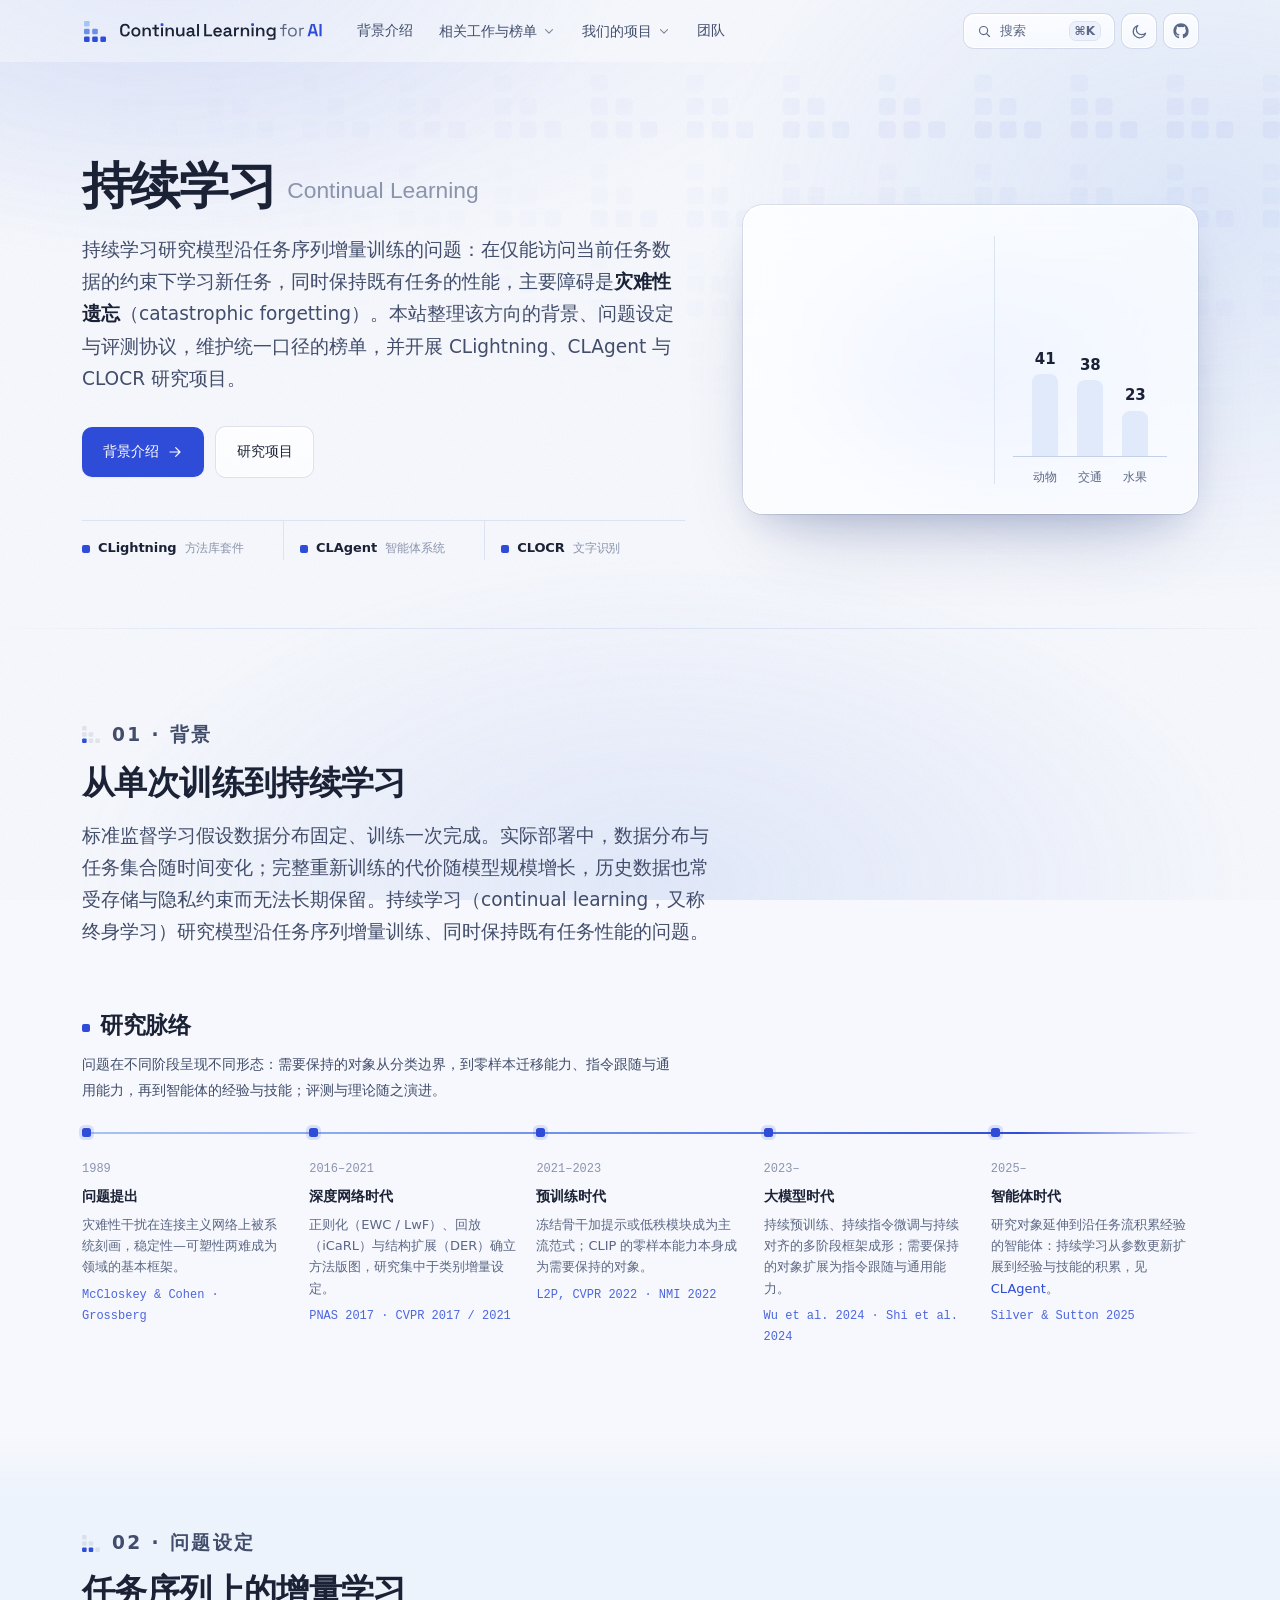
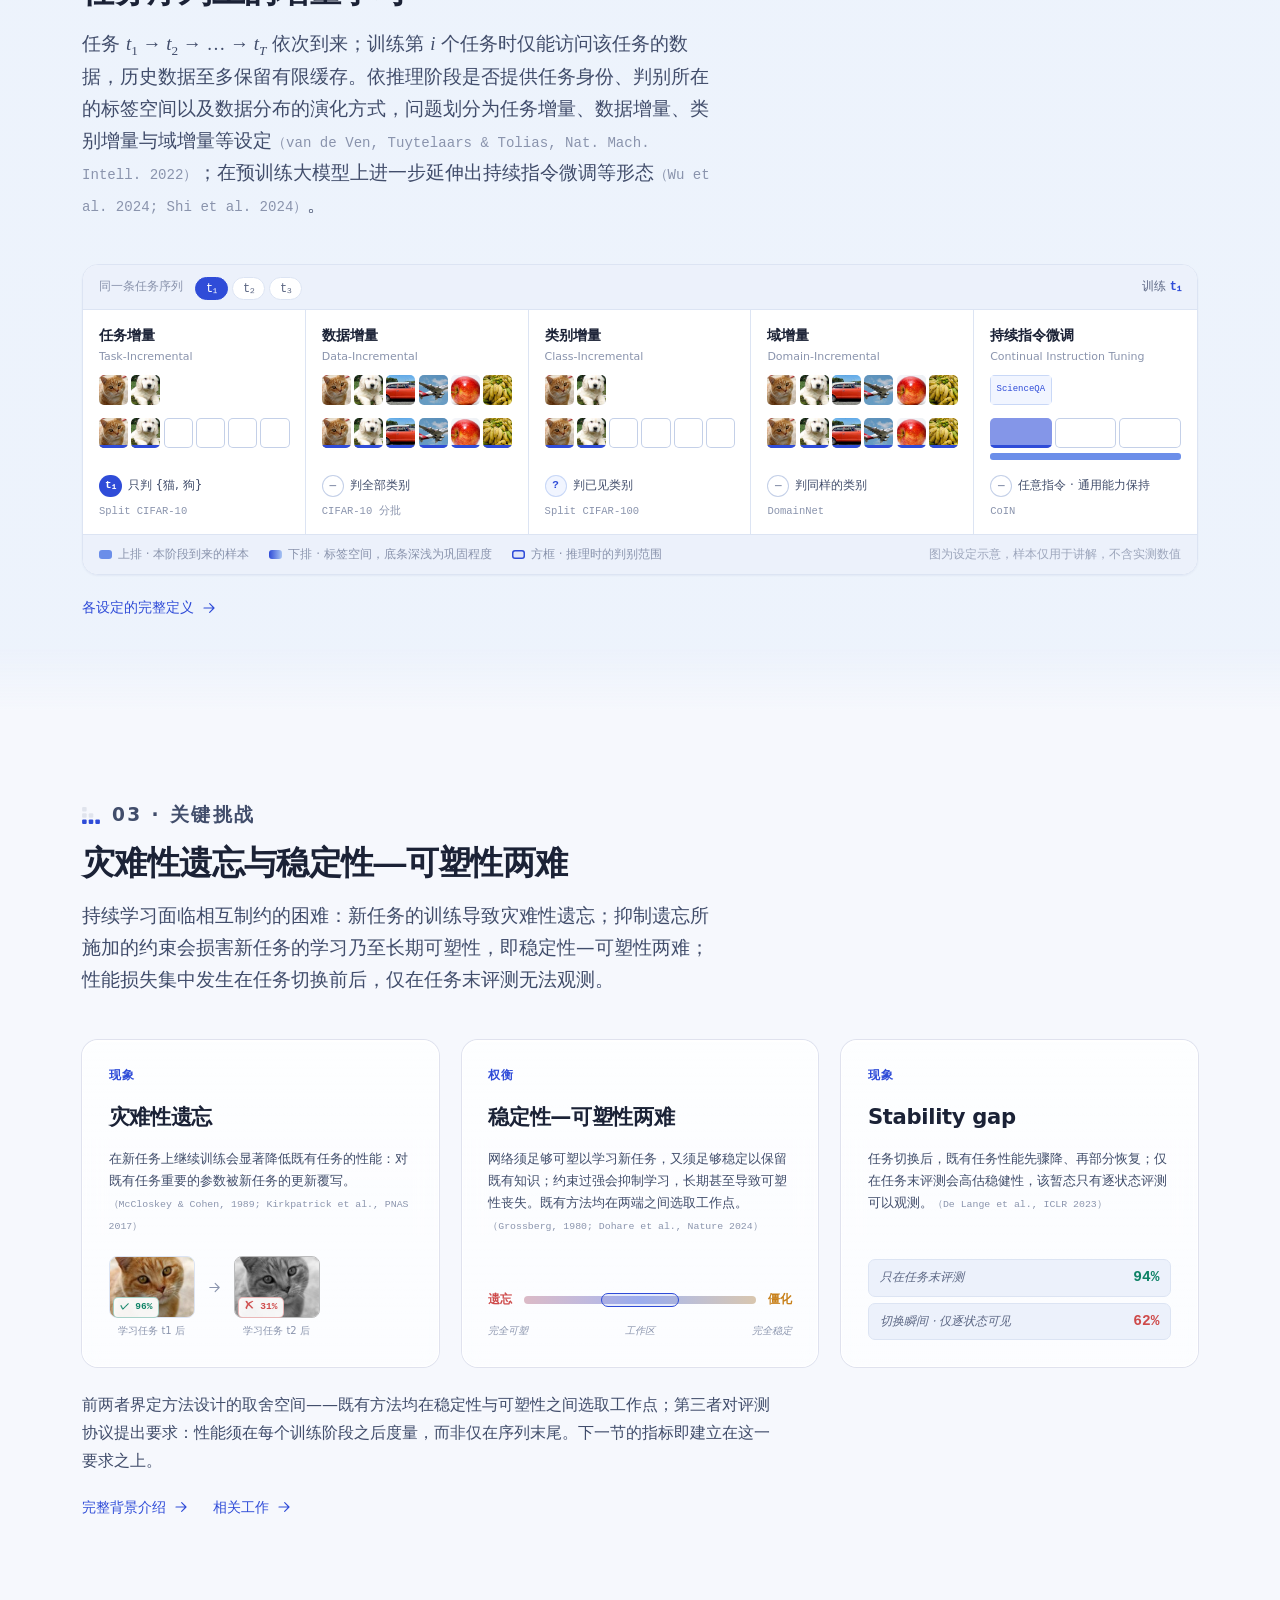
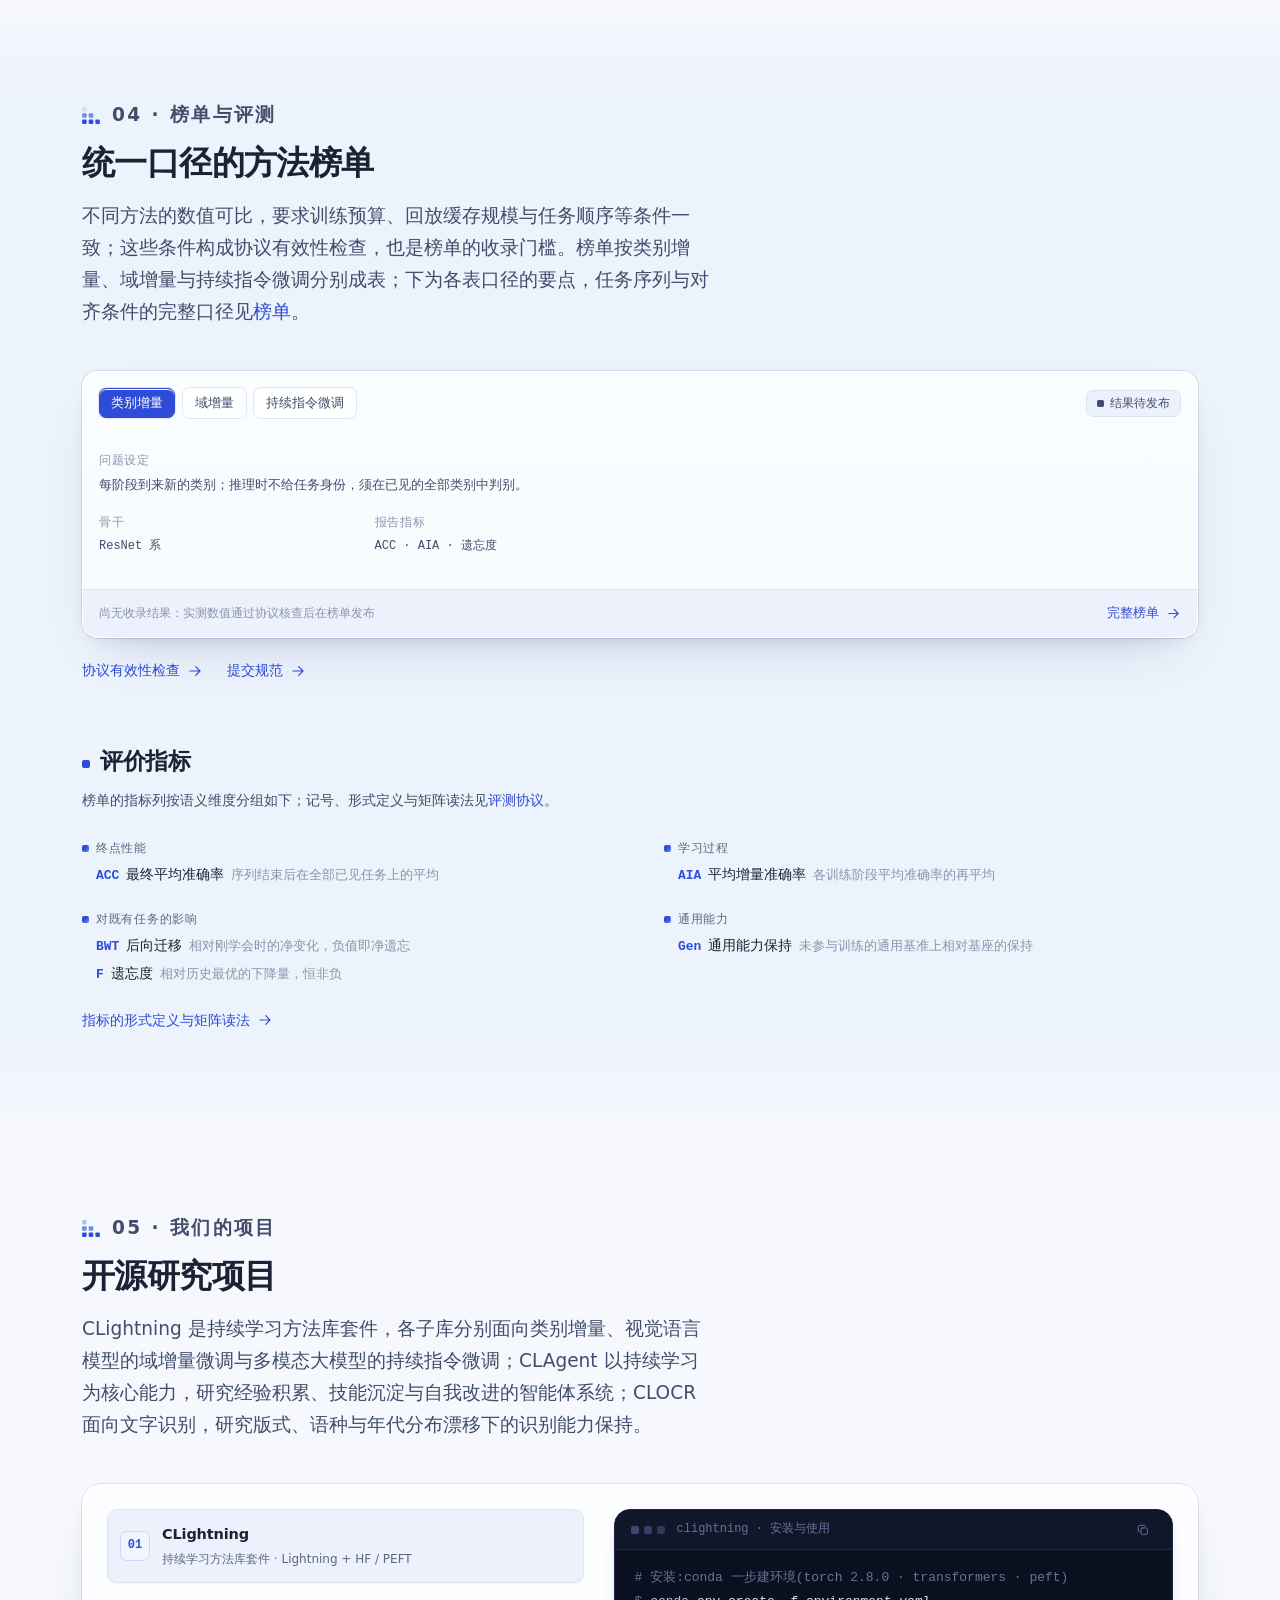
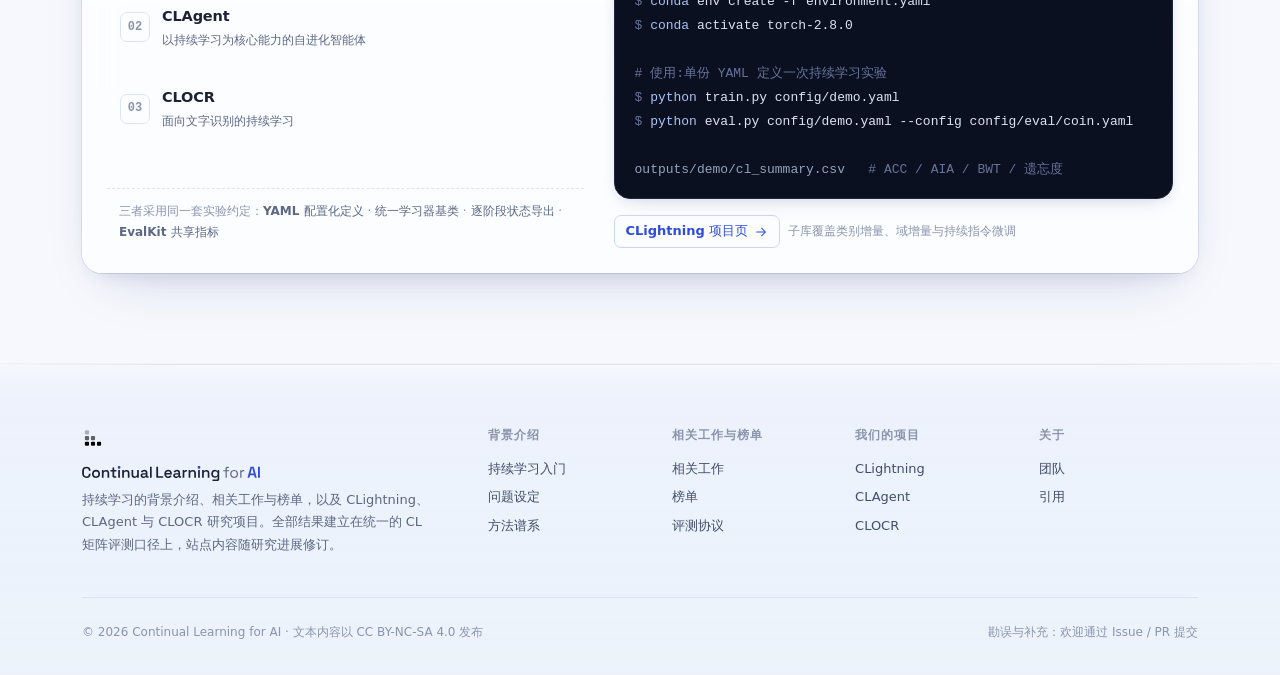
==== index.html @ 5b746050 "发布 CLAI 站点构建产物 website/build.py 输出的静态站点，源码仓库 SmallPigPeppa/CLAI。  Co-Authored-By: Claude Opus 5 <nor" ====
<!doctype html>
<html lang="zh-CN">
<head>
<meta charset="utf-8">
<meta name="viewport" content="width=device-width, initial-scale=1, viewport-fit=cover">
<title>Continual Learning for AI</title>
<meta name="description" content="持续学习的背景、问题设定、关键挑战与评价指标，以及 CLightning、CLAgent 与 CLOCR 研究项目与统一的 CL 矩阵评测口径。">
<meta property="og:title" content="Continual Learning for AI">
<meta property="og:description" content="持续学习的背景、问题设定、关键挑战与评价指标，以及 CLightning、CLAgent 与 CLOCR 研究项目与统一的 CL 矩阵评测口径。">
<meta property="og:type" content="website">
<link rel="icon" href="data:image/svg+xml,<svg xmlns='http://www.w3.org/2000/svg' viewBox='1 0.4 18 17.2'><rect x='1' y='13' width='4.6' height='4.6' rx='1.1' fill='%232F4CD8'/><rect x='7.7' y='13' width='4.6' height='4.6' rx='1.1' fill='%232F4CD8'/><rect x='14.4' y='13' width='4.6' height='4.6' rx='1.1' fill='%232F4CD8'/><rect x='1' y='6.7' width='4.6' height='4.6' rx='1.1' fill='%236B8EE9'/><rect x='7.7' y='6.7' width='4.6' height='4.6' rx='1.1' fill='%236B8EE9'/><rect x='1' y='.4' width='4.6' height='4.6' rx='1.1' fill='%23A8C4F3'/></svg>">
<link rel="stylesheet" href="./assets/site.css?v=64629d96">
<script>
  // 在首次绘制前定主题，避免闪白
  (() => {
    try {
      const saved = localStorage.getItem('cl-theme');
      if (saved === 'dark' || saved === 'light') document.documentElement.dataset.theme = saved;
    } catch (e) { /* 隐私模式下 localStorage 不可用 */ }
  })();
</script>
</head>
<body data-nav="home" data-base="./">

<!-- 氛围层：整页身后的辉光与颗粒，玻璃靠它显形 -->
<div class="aura" aria-hidden="true"></div>

<a class="skip" href="#main">跳到主要内容</a>

<svg class="sprite" aria-hidden="true" focusable="false">
  <symbol id="i-arrow" viewBox="0 0 24 24" fill="none" stroke="currentColor" stroke-width="1.75" stroke-linecap="round" stroke-linejoin="round">
    <path d="M4.5 12h15M13 5.5l6.5 6.5-6.5 6.5"/>
  </symbol>
  <symbol id="i-chevron" viewBox="0 0 24 24" fill="none" stroke="currentColor" stroke-width="1.9" stroke-linecap="round" stroke-linejoin="round">
    <path d="M6 9.5l6 6 6-6"/>
  </symbol>
  <symbol id="i-search" viewBox="0 0 24 24" fill="none" stroke="currentColor" stroke-width="1.85" stroke-linecap="round" stroke-linejoin="round">
    <circle cx="10.5" cy="10.5" r="6.5"/><path d="M15.4 15.4L20 20"/>
  </symbol>
  <symbol id="i-sun" viewBox="0 0 24 24" fill="none" stroke="currentColor" stroke-width="1.75" stroke-linecap="round" stroke-linejoin="round">
    <circle cx="12" cy="12" r="4.2"/>
    <path d="M12 2.5v2.2M12 19.3v2.2M4.2 4.2l1.6 1.6M18.2 18.2l1.6 1.6M2.5 12h2.2M19.3 12h2.2M4.2 19.8l1.6-1.6M18.2 5.8l1.6-1.6"/>
  </symbol>
  <symbol id="i-moon" viewBox="0 0 24 24" fill="none" stroke="currentColor" stroke-width="1.75" stroke-linecap="round" stroke-linejoin="round">
    <path d="M20.5 14.3A8.8 8.8 0 1 1 9.7 3.5a7 7 0 0 0 10.8 10.8Z"/>
  </symbol>
  <symbol id="i-menu" viewBox="0 0 24 24" fill="none" stroke="currentColor" stroke-width="1.9" stroke-linecap="round">
    <path d="M3.5 7h17M3.5 12h17M3.5 17h17"/>
  </symbol>
  <symbol id="i-close" viewBox="0 0 24 24" fill="none" stroke="currentColor" stroke-width="1.9" stroke-linecap="round">
    <path d="M6 6l12 12M18 6L6 18"/>
  </symbol>
  <symbol id="i-copy" viewBox="0 0 24 24" fill="none" stroke="currentColor" stroke-width="1.7" stroke-linecap="round" stroke-linejoin="round">
    <rect x="8.5" y="8.5" width="11" height="11" rx="2.2"/>
    <path d="M15.5 5.5A2 2 0 0 0 13.5 4h-7a2.5 2.5 0 0 0-2.5 2.5v7a2 2 0 0 0 1.5 1.94"/>
  </symbol>
  <symbol id="i-check" viewBox="0 0 24 24" fill="none" stroke="currentColor" stroke-width="2" stroke-linecap="round" stroke-linejoin="round">
    <path d="M4.5 12.5l5 5 10-11"/>
  </symbol>
  <symbol id="i-github" viewBox="0 0 24 24" fill="currentColor">
    <path d="M12 .5C5.7.5.6 5.6.6 11.9c0 5.05 3.27 9.33 7.81 10.84.57.11.78-.25.78-.55 0-.27-.01-1.17-.02-2.12-3.18.69-3.85-1.35-3.85-1.35-.52-1.32-1.27-1.67-1.27-1.67-1.04-.71.08-.7.08-.7 1.15.08 1.75 1.18 1.75 1.18 1.02 1.75 2.68 1.24 3.33.95.1-.74.4-1.24.72-1.53-2.54-.29-5.21-1.27-5.21-5.65 0-1.25.45-2.27 1.17-3.07-.12-.29-.51-1.45.11-3.03 0 0 .96-.31 3.15 1.17a10.9 10.9 0 0 1 5.74 0c2.18-1.48 3.14-1.17 3.14-1.17.62 1.58.23 2.74.12 3.03.73.8 1.17 1.82 1.17 3.07 0 4.39-2.68 5.36-5.23 5.64.41.36.78 1.06.78 2.13 0 1.54-.01 2.79-.01 3.16 0 .31.2.67.79.55a11.42 11.42 0 0 0 7.8-10.84C23.4 5.6 18.3.5 12 .5Z"/>
  </symbol>
  <symbol id="i-ext" viewBox="0 0 24 24" fill="none" stroke="currentColor" stroke-width="1.7" stroke-linecap="round" stroke-linejoin="round">
    <path d="M13.5 4.5h6v6M19 5l-7.2 7.2M9.5 5.5H7A2.5 2.5 0 0 0 4.5 8v9A2.5 2.5 0 0 0 7 19.5h9a2.5 2.5 0 0 0 2.5-2.5v-2.5"/>
  </symbol>
  <symbol id="i-book" viewBox="0 0 24 24" fill="none" stroke="currentColor" stroke-width="1.7" stroke-linecap="round" stroke-linejoin="round">
    <path d="M4 4.8A1.8 1.8 0 0 1 5.8 3H11v16H5.8A1.8 1.8 0 0 0 4 20.8V4.8ZM20 4.8A1.8 1.8 0 0 0 18.2 3H13v16h5.2a1.8 1.8 0 0 1 1.8 1.8V4.8Z"/>
  </symbol>
  <symbol id="i-grid" viewBox="0 0 24 24" fill="none" stroke="currentColor" stroke-width="1.7" stroke-linecap="round" stroke-linejoin="round">
    <rect x="3.5" y="3.5" width="17" height="17" rx="2"/>
    <path d="M3.5 9.17h17M3.5 14.83h17M9.17 3.5v17M14.83 3.5v17"/>
  </symbol>
  <symbol id="i-layers" viewBox="0 0 24 24" fill="none" stroke="currentColor" stroke-width="1.7" stroke-linecap="round" stroke-linejoin="round">
    <path d="M12 3l8.5 4.5L12 12 3.5 7.5 12 3ZM3.5 12.2 12 16.7l8.5-4.5M3.5 16.7 12 21.2l8.5-4.5"/>
  </symbol>
  <symbol id="i-chart" viewBox="0 0 24 24" fill="none" stroke="currentColor" stroke-width="1.7" stroke-linecap="round" stroke-linejoin="round">
    <path d="M4 20V4M4 20h16M8 20v-6M12.7 20V9M17.3 20v-9.5"/>
  </symbol>
  <symbol id="i-terminal" viewBox="0 0 24 24" fill="none" stroke="currentColor" stroke-width="1.7" stroke-linecap="round" stroke-linejoin="round">
    <rect x="3" y="4.5" width="18" height="15" rx="2.2"/><path d="M7.5 10l3 2.8-3 2.8M13 15.8h4"/>
  </symbol>
  <symbol id="i-flask" viewBox="0 0 24 24" fill="none" stroke="currentColor" stroke-width="1.7" stroke-linecap="round" stroke-linejoin="round">
    <path d="M9.5 3v6.2L4.6 17.4A2 2 0 0 0 6.3 20.5h11.4a2 2 0 0 0 1.7-3.1L14.5 9.2V3M8 3h8M7.2 14.5h9.6"/>
  </symbol>
  <symbol id="i-doc" viewBox="0 0 24 24" fill="none" stroke="currentColor" stroke-width="1.7" stroke-linecap="round" stroke-linejoin="round">
    <path d="M13.5 3H7a2 2 0 0 0-2 2v14a2 2 0 0 0 2 2h10a2 2 0 0 0 2-2V8.5L13.5 3Z"/>
    <path d="M13.3 3.2v5.3H19M8.8 13h6.4M8.8 16.7h4.4"/>
  </symbol>
  <symbol id="i-repeat" viewBox="0 0 24 24" fill="none" stroke="currentColor" stroke-width="1.7" stroke-linecap="round" stroke-linejoin="round">
    <path d="M4 11.5A7.5 7.5 0 0 1 17.4 6.8M20 12.5A7.5 7.5 0 0 1 6.6 17.2"/>
    <path d="M17.6 3.4v3.6H14M6.4 20.6V17H10"/>
  </symbol>
</svg>
<header class="site-head" id="site-head">
  <div class="shell head-inner">

    <a class="brand" href="./" aria-label="Continual Learning for AI 首页">
      <span class="brand-mark" aria-hidden="true">
        <svg viewBox="1 0.4 18 17.2" width="22" height="21">
          <rect class="m-deep" x="1"    y="13"  width="4.6" height="4.6" rx="1.1"/>
          <rect class="m-deep" x="7.7"  y="13"  width="4.6" height="4.6" rx="1.1"/>
          <rect class="m-deep" x="14.4" y="13"  width="4.6" height="4.6" rx="1.1"/>
          <rect class="m-mid"  x="1"    y="6.7" width="4.6" height="4.6" rx="1.1"/>
          <rect class="m-mid"  x="7.7"  y="6.7" width="4.6" height="4.6" rx="1.1"/>
          <rect class="m-lite" x="1"    y=".4"  width="4.6" height="4.6" rx="1.1"/>
        </svg>
      </span>
      <svg class="wordmark" viewBox="45 -756 11439 964" aria-hidden="true" focusable="false">
        <path class="wm-main" d="M332 14Q204 14 129 -58Q53 -131 53 -267V-433Q53 -569 129 -642Q204 -714 332 -714Q460 -714 529 -644Q598 -574 598 -452V-446H484V-456Q484 -524 447 -567Q410 -611 332 -611Q256 -611 212 -564Q169 -517 169 -435V-265Q169 -184 212 -137Q256 -89 332 -89Q410 -89 447 -133Q484 -177 484 -244V-262H598V-248Q598 -126 529 -56Q460 14 332 14Z M946 14Q872 14 814 -16Q756 -47 723 -104Q689 -160 689 -239V-254Q689 -333 723 -390Q756 -447 814 -477Q872 -508 946 -508Q1020 -508 1078 -477Q1136 -447 1169 -390Q1203 -333 1203 -254V-239Q1203 -160 1169 -104Q1136 -47 1078 -16Q1020 14 946 14ZM946 -84Q1011 -84 1052 -125Q1093 -167 1093 -242V-252Q1093 -326 1052 -368Q1012 -410 946 -410Q881 -410 840 -368Q799 -326 799 -252V-242Q799 -167 840 -125Q881 -84 946 -84Z M1323 0V-494H1431V-422H1448Q1461 -452 1496 -477Q1531 -502 1601 -502Q1658 -502 1701 -477Q1745 -451 1769 -405Q1794 -359 1794 -296V0H1684V-287Q1684 -349 1654 -379Q1623 -409 1568 -409Q1506 -409 1470 -368Q1433 -326 1433 -250V0Z M2107 0Q2060 0 2033 -28Q2005 -56 2005 -103V-402H1873V-494H2005V-654H2115V-494H2259V-402H2115V-122Q2115 -92 2143 -92H2244V0Z M2373 0V-494H2483V0Z M2628 0V-494H2736V-422H2753Q2766 -452 2801 -477Q2836 -502 2906 -502Q2963 -502 3006 -477Q3050 -451 3074 -405Q3099 -359 3099 -296V0H2989V-287Q2989 -349 2959 -379Q2928 -409 2873 -409Q2811 -409 2775 -368Q2738 -326 2738 -250V0Z M3420 8Q3363 8 3320 -17Q3276 -42 3251 -89Q3227 -135 3227 -198V-494H3337V-206Q3337 -144 3367 -115Q3398 -85 3453 -85Q3515 -85 3551 -126Q3588 -167 3588 -244V-494H3697V0H3590V-71H3573Q3560 -43 3525 -17Q3490 8 3420 8Z M3995 14Q3943 14 3901 -4Q3859 -23 3835 -58Q3810 -93 3810 -143Q3810 -194 3835 -227Q3859 -261 3902 -278Q3945 -296 3999 -296H4146V-326Q4146 -367 4121 -392Q4096 -417 4043 -417Q3992 -417 3966 -393Q3939 -369 3931 -331L3829 -364Q3841 -404 3867 -436Q3894 -468 3938 -488Q3982 -508 4045 -508Q4142 -508 4197 -459Q4252 -410 4252 -319V-121Q4252 -91 4280 -91H4322V0H4243Q4207 0 4185 -18Q4162 -36 4162 -67V-69H4146Q4139 -55 4124 -35Q4108 -15 4077 -1Q4047 14 3995 14ZM4013 -76Q4072 -76 4109 -110Q4146 -144 4146 -201V-212H4006Q3967 -212 3944 -195Q3920 -178 3920 -146Q3920 -114 3945 -95Q3969 -76 4013 -76Z M4415 0V-700H4525V0Z M4820 0V-700H4935V-105H5267V0Z M5587 14Q5513 14 5456 -18Q5400 -49 5369 -106Q5337 -164 5337 -241V-253Q5337 -330 5368 -387Q5399 -445 5455 -476Q5511 -508 5584 -508Q5655 -508 5709 -476Q5763 -445 5793 -388Q5823 -331 5823 -256V-216H5449Q5451 -155 5491 -119Q5531 -82 5590 -82Q5647 -82 5675 -107Q5703 -132 5717 -164L5808 -118Q5794 -90 5768 -59Q5741 -29 5698 -7Q5654 14 5587 14ZM5450 -299H5711Q5707 -351 5673 -381Q5638 -411 5583 -411Q5527 -411 5492 -381Q5458 -351 5450 -299Z M6092 14Q6040 14 5998 -4Q5956 -23 5932 -58Q5907 -93 5907 -143Q5907 -194 5932 -227Q5956 -261 5999 -278Q6042 -296 6096 -296H6243V-326Q6243 -367 6218 -392Q6193 -417 6140 -417Q6089 -417 6063 -393Q6036 -369 6028 -331L5926 -364Q5938 -404 5964 -436Q5991 -468 6035 -488Q6079 -508 6142 -508Q6239 -508 6294 -459Q6349 -410 6349 -319V-121Q6349 -91 6377 -91H6419V0H6340Q6304 0 6282 -18Q6259 -36 6259 -67V-69H6243Q6236 -55 6221 -35Q6205 -15 6174 -1Q6144 14 6092 14ZM6110 -76Q6169 -76 6206 -110Q6243 -144 6243 -201V-212H6103Q6064 -212 6041 -195Q6017 -178 6017 -146Q6017 -114 6042 -95Q6066 -76 6110 -76Z M6512 0V-494H6620V-436H6637Q6649 -467 6674 -481Q6700 -496 6738 -496H6797V-397H6735Q6685 -397 6654 -370Q6622 -344 6622 -287V0Z M6897 0V-494H7005V-422H7022Q7035 -452 7070 -477Q7105 -502 7175 -502Q7232 -502 7275 -477Q7319 -451 7343 -405Q7368 -359 7368 -296V0H7258V-287Q7258 -349 7228 -379Q7197 -409 7142 -409Q7080 -409 7044 -368Q7007 -326 7007 -250V0Z M7508 0V-494H7618V0Z M7763 0V-494H7871V-422H7888Q7901 -452 7936 -477Q7971 -502 8041 -502Q8098 -502 8141 -477Q8185 -451 8209 -405Q8234 -359 8234 -296V0H8124V-287Q8124 -349 8094 -379Q8063 -409 8008 -409Q7946 -409 7910 -368Q7873 -326 7873 -250V0Z M8350 -245V-260Q8350 -338 8382 -393Q8413 -448 8465 -478Q8516 -508 8578 -508Q8649 -508 8687 -482Q8724 -456 8741 -426H8758V-494H8865V97Q8865 144 8838 172Q8810 200 8763 200H8431V104H8727Q8756 104 8756 74V-75H8739Q8728 -57 8709 -39Q8690 -21 8658 -9Q8626 3 8578 3Q8516 3 8464 -27Q8412 -56 8381 -112Q8350 -167 8350 -245ZM8609 -93Q8673 -93 8715 -134Q8757 -175 8757 -248V-257Q8757 -331 8716 -371Q8674 -411 8609 -411Q8545 -411 8503 -371Q8461 -331 8461 -257V-248Q8461 -175 8503 -134Q8545 -93 8609 -93Z"/>
        <path class="wm-dot" d="M2389 -748h78a42 42 0 0 1 42 42v78a42 42 0 0 1 -42 42h-78a42 42 0 0 1 -42 -42v-78a42 42 0 0 1 42 -42z M7524 -748h78a42 42 0 0 1 42 42v78a42 42 0 0 1 -42 42h-78a42 42 0 0 1 -42 -42v-78a42 42 0 0 1 42 -42z"/>
        <path class="wm-for" d="M9271 0V-420H9121V-489H9271V-614Q9271 -654 9294 -677Q9316 -700 9358 -700H9481V-632H9380Q9350 -632 9350 -602V-489H9504V-420H9350V0Z M9821 14Q9747 14 9690 -17Q9634 -48 9602 -105Q9571 -161 9571 -238V-251Q9571 -327 9602 -384Q9634 -441 9690 -472Q9747 -503 9821 -503Q9895 -503 9951 -472Q10008 -441 10039 -384Q10071 -327 10071 -251V-238Q10071 -161 10039 -105Q10008 -48 9951 -17Q9895 14 9821 14ZM9821 -57Q9899 -57 9945 -106Q9992 -156 9992 -240V-249Q9992 -333 9945 -383Q9899 -432 9821 -432Q9744 -432 9697 -383Q9650 -333 9650 -249V-240Q9650 -156 9697 -106Q9744 -57 9821 -57Z M10215 0V-489H10292V-429H10306Q10319 -461 10346 -476Q10373 -491 10417 -491H10475V-419H10412Q10359 -419 10326 -389Q10294 -360 10294 -298V0Z"/>
        <path class="wm-ai" d="M10682 0 10874 -700H11083L11275 0H11151L11109 -160H10848L10806 0ZM10876 -270H11081L10987 -625H10970Z M11356 0V-700H11477V0Z"/>
      </svg>
      <span class="sr-only">Continual Learning for AI</span>
    </a>

    <nav class="head-nav" aria-label="主导航">
      <a class="nav-link" data-nav-key="learn" href="./learn">背景介绍</a>

      <div class="nav-group">
        <button type="button" class="nav-link nav-trigger" data-nav-key="works evaluation leaderboard"
                aria-expanded="false" aria-controls="menu-eval">
          相关工作与榜单<svg class="ic caret" width="14" height="14" aria-hidden="true"><use href="#i-chevron"/></svg>
        </button>
        <div class="nav-menu" id="menu-eval" hidden>
          <div class="nav-menu-grid one-col">
            <a href="./works">
              <svg class="ic" width="18" height="18" aria-hidden="true"><use href="#i-book"/></svg>
              <b>相关工作</b><span>方法、奠基文献、综述、基准与工具库</span>
            </a>
            <a href="./leaderboard">
              <svg class="ic" width="18" height="18" aria-hidden="true"><use href="#i-chart"/></svg>
              <b>榜单</b><span>各问题设定下的评测口径与结果表</span>
            </a>
            <a href="./evaluation">
              <svg class="ic" width="18" height="18" aria-hidden="true"><use href="#i-grid"/></svg>
              <b>评测协议</b><span>榜单的统一口径与有效性检查</span>
            </a>
          </div>
        </div>
      </div>

      <div class="nav-group">
        <button type="button" class="nav-link nav-trigger" data-nav-key="libraries agent"
                aria-expanded="false" aria-controls="menu-proj">
          我们的项目<svg class="ic caret" width="14" height="14" aria-hidden="true"><use href="#i-chevron"/></svg>
        </button>
        <div class="nav-menu" id="menu-proj" hidden>
          <div class="nav-menu-grid one-col">
            <a href="./libraries">
              <svg class="ic" width="18" height="18" aria-hidden="true"><use href="#i-flask"/></svg>
              <b>CLightning</b><span>类别增量、域增量与持续指令微调方法库</span>
            </a>
            <a href="./agent">
              <svg class="ic" width="18" height="18" aria-hidden="true"><use href="#i-terminal"/></svg>
              <b>CLAgent</b><span>以持续学习为核心能力的自进化智能体系统</span>
            </a>
            <a href="./ocr">
              <svg class="ic" width="18" height="18" aria-hidden="true"><use href="#i-doc"/></svg>
              <b>CLOCR</b><span>版式、语种与年代漂移下的文字识别持续学习</span>
            </a>
          </div>
        </div>
      </div>

      <a class="nav-link" data-nav-key="team" href="./team">团队</a>
    </nav>

    <div class="head-tools">
      <button type="button" class="tool search-tool" id="search-open" aria-label="全站检索">
        <svg class="ic" width="15" height="15" aria-hidden="true"><use href="#i-search"/></svg>
        <span>搜索</span><kbd>⌘K</kbd>
      </button>
      <button type="button" class="tool icon-only" id="theme-toggle" aria-label="切换配色主题">
        <svg class="ic only-light" width="17" height="17" aria-hidden="true"><use href="#i-moon"/></svg>
        <svg class="ic only-dark" width="17" height="17" aria-hidden="true"><use href="#i-sun"/></svg>
      </button>
      <a class="tool icon-only repo" href="#" title="仓库地址待发布" aria-label="GitHub 仓库（待发布）">
        <svg class="ic" width="16" height="16" aria-hidden="true"><use href="#i-github"/></svg>
      </a>
      <button type="button" class="tool icon-only menu-toggle" id="menu-toggle"
              aria-label="打开导航菜单" aria-expanded="false" aria-controls="mobile-nav">
        <svg class="ic only-closed" width="19" height="19" aria-hidden="true"><use href="#i-menu"/></svg>
        <svg class="ic only-open" width="19" height="19" aria-hidden="true"><use href="#i-close"/></svg>
      </button>
    </div>
  </div>

  <nav class="mobile-nav" id="mobile-nav" aria-label="移动端导航" hidden>
    <div class="shell">
      <p class="m-group">背景介绍</p>
      <a href="./learn">持续学习入门</a>
      <p class="m-group">相关工作与榜单</p>
      <a href="./works">相关工作</a>
      <a href="./leaderboard">榜单</a>
      <a href="./evaluation">评测协议</a>
      <p class="m-group">我们的项目</p>
      <a href="./libraries">CLightning</a>
      <a href="./agent">CLAgent</a>
      <a href="./ocr">CLOCR</a>
      <p class="m-group">关于</p>
      <a href="./team">团队</a>
    </div>
  </nav>
</header>

<main id="main">
<!-- ============================ 首屏 ============================ -->
<section class="hero">
  <div class="shell hero-grid">
    <div class="hero-copy">
      <h1><em>持续学习</em><span class="en">Continual Learning</span></h1>
      <p class="lede">
        持续学习研究模型沿任务序列增量训练的问题：在仅能访问当前任务数据的约束下学习新任务，同时保持既有任务的性能，主要障碍是<b>灾难性遗忘</b>（catastrophic forgetting）。本站整理该方向的背景、问题设定与评测协议，维护统一口径的榜单，并开展 CLightning、CLAgent 与 CLOCR 研究项目。
      </p>
      <div class="btn-row">
        <a class="btn btn-primary" href="#background">
          背景介绍<svg class="ic" width="16" height="16" aria-hidden="true"><use href="#i-arrow"/></svg>
        </a>
        <a class="btn btn-secondary" href="#projects">研究项目</a>
      </div>
      <ul class="hero-ticker" aria-label="一个识别服务依次学习动物、交通、水果三批任务。每个阶段先到来一批各不相同的样本照片，训练后收进该任务的塔头；三座塔自上而下生长，行是阶段、列是任务，越靠上的阶段越暗，表示那批数据已不可再用、能力也在被遗忘。学完水果后，动物塔最下方的样本被误判为苹果。右侧三根柱子记录各批性能：学会时长到峰值，之后回退，曾到过的峰值留下同色淡影">
        <li><a href="./libraries"><i class="dot" aria-hidden="true"></i><b>CLightning</b><span>方法库套件</span></a></li>
        <li><a href="./agent"><i class="dot" aria-hidden="true"></i><b>CLAgent</b><span>智能体系统</span></a></li>
        <li><a href="./ocr"><i class="dot" aria-hidden="true"></i><b>CLOCR</b><span>文字识别</span></a></li>
      </ul>
    </div>

    <figure class="figure hero-fig">
      <div class="frame frame--viz">
        <div id="hero-scene" role="img"
             aria-label="一个识别服务依次学习动物、交通、水果三批任务。左侧每个阶段先到来一整批样本照片，经过训练后收进该任务的塔头；三座塔自上而下生长：第一层只有动物，第二层加上交通，第三层加上水果，塔越往下是越靠后的阶段。学完水果后，动物塔最下方的样本被误判为苹果，标上红色标记。右侧三根柱子按学习先后取站标热力三档蓝：学会时由灰转蓝长到峰值，之后回退，曾到过的峰值留下同色淡影，读数与红色减量随柱顶移动"></div>
      </div>
    </figure>
  </div>
</section>

<!-- ========================= 一 · 背景 ========================= -->
<section class="section" id="background">
  <div class="shell">
    <div class="sec-head">
      <p class="eyebrow eyebrow--mark">
        <svg class="e-mark" viewBox="1 0.4 18 17.2" aria-hidden="true">
          <rect class="m-deep"  x="1"    y="13"  width="4.6" height="4.6" rx="1.1"/>
          <rect class="m-ghost" x="7.7"  y="13"  width="4.6" height="4.6" rx="1.1"/>
          <rect class="m-ghost" x="14.4" y="13"  width="4.6" height="4.6" rx="1.1"/>
          <rect class="m-ghost" x="1"    y="6.7" width="4.6" height="4.6" rx="1.1"/>
          <rect class="m-ghost" x="7.7"  y="6.7" width="4.6" height="4.6" rx="1.1"/>
          <rect class="m-ghost" x="1"    y=".4"  width="4.6" height="4.6" rx="1.1"/>
        </svg>
        01 · 背景
      </p>
      <h2>从单次训练到持续学习</h2>
      <p>
        标准监督学习假设数据分布固定、训练一次完成。实际部署中，数据分布与任务集合随时间变化；完整重新训练的代价随模型规模增长，历史数据也常受存储与隐私约束而无法长期保留。持续学习（continual learning，又称终身学习）研究模型沿任务序列增量训练、同时保持既有任务性能的问题。
      </p>
    </div>

    <h3 class="sub-head">研究脉络</h3>
    <p class="sub-lede">
      问题在不同阶段呈现不同形态：需要保持的对象从分类边界，到零样本迁移能力、指令跟随与通用能力，再到智能体的经验与技能；评测与理论随之演进。
    </p>
    <div class="timeline timeline--5" data-reveal>
      <div>
        <span class="yr">1989</span><b>问题提出</b>
        <p>灾难性干扰在连接主义网络上被系统刻画，稳定性—可塑性两难成为领域的基本框架。</p>
        <span class="ref">McCloskey &amp; Cohen · Grossberg</span>
      </div>
      <div>
        <span class="yr">2016–2021</span><b>深度网络时代</b>
        <p>正则化（EWC / LwF）、回放（iCaRL）与结构扩展（DER）确立方法版图，研究集中于类别增量设定。</p>
        <span class="ref">PNAS 2017 · CVPR 2017 / 2021</span>
      </div>
      <div>
        <span class="yr">2021–2023</span><b>预训练时代</b>
        <p>冻结骨干加提示或低秩模块成为主流范式；CLIP 的零样本能力本身成为需要保持的对象。</p>
        <span class="ref">L2P, CVPR 2022 · NMI 2022</span>
      </div>
      <div>
        <span class="yr">2023–</span><b>大模型时代</b>
        <p>持续预训练、持续指令微调与持续对齐的多阶段框架成形；需要保持的对象扩展为指令跟随与通用能力。</p>
        <span class="ref">Wu et al. 2024 · Shi et al. 2024</span>
      </div>
      <div>
        <span class="yr">2025–</span><b>智能体时代</b>
        <p>研究对象延伸到沿任务流积累经验的智能体：持续学习从参数更新扩展到经验与技能的积累，见 <a href="./agent">CLAgent</a>。</p>
        <span class="ref">Silver &amp; Sutton 2025</span>
      </div>
    </div>
  </div>
</section>

<!-- ======================= 二 · 问题设定 ======================= -->
<section class="section section--tint" id="settings">
  <div class="shell">
    <div class="sec-head">
      <p class="eyebrow eyebrow--mark">
        <svg class="e-mark" viewBox="1 0.4 18 17.2" aria-hidden="true">
          <rect class="m-deep"  x="1"    y="13"  width="4.6" height="4.6" rx="1.1"/>
          <rect class="m-deep"  x="7.7"  y="13"  width="4.6" height="4.6" rx="1.1"/>
          <rect class="m-ghost" x="14.4" y="13"  width="4.6" height="4.6" rx="1.1"/>
          <rect class="m-ghost" x="1"    y="6.7" width="4.6" height="4.6" rx="1.1"/>
          <rect class="m-ghost" x="7.7"  y="6.7" width="4.6" height="4.6" rx="1.1"/>
          <rect class="m-ghost" x="1"    y=".4"  width="4.6" height="4.6" rx="1.1"/>
        </svg>
        02 · 问题设定
      </p>
      <h2>任务序列上的增量学习</h2>
      <p>
        任务 <span class="formula"><i class="var">t</i><sub>1</sub> → <i class="var">t</i><sub>2</sub> → … → <i class="var">t</i><sub><i class="var">T</i></sub></span> 依次到来；训练第 <i class="var">i</i> 个任务时仅能访问该任务的数据，历史数据至多保留有限缓存。依推理阶段是否提供任务身份、判别所在的标签空间以及数据分布的演化方式，问题划分为任务增量、数据增量、类别增量与域增量等设定<i class="cite">（van de Ven, Tuytelaars &amp; Tolias, Nat. Mach. Intell. 2022）</i>；在预训练大模型上进一步延伸出持续指令微调等形态<i class="cite">（Wu et al. 2024; Shi et al. 2024）</i>。
      </p>
    </div>

    <figure class="setg" data-setg data-reveal
            aria-label="五种任务设定的对照图：同一条任务序列上，各设定到来的样本、标签空间与推理时的判别范围">
      <div class="setg-bar">
        <span class="setg-cap">同一条任务序列</span>
        <ol class="setg-beats">
          <li><button type="button" data-beat="0" aria-pressed="false" aria-label="第 1 个任务">t₁</button></li>
          <li><button type="button" data-beat="1" aria-pressed="false" aria-label="第 2 个任务">t₂</button></li>
          <li><button type="button" data-beat="2" aria-pressed="true"  aria-label="第 3 个任务">t₃</button></li>
        </ol>
        <span class="setg-phase" data-phase>序列末 · 已见全部</span>
      </div>

      <div class="setg-grid" data-grid>
        <article class="setg-card" data-set="task">
          <p class="setg-nm"><b>任务增量</b><span class="en">Task-Incremental</span></p>
          <div class="setg-viz" data-viz role="img"
               aria-label="每个阶段到来两个新类的样本；推理时给定任务身份，只在该任务的两个类中判别，框可以停在任一旧任务上"></div>
          <p class="setg-ask"><span class="sr-only">任务身份</span><b class="idm idm--given" data-id>t₁</b><span data-scope>只判 {猫, 狗}</span></p>
          <p class="setg-bench">Split CIFAR-10</p>
        </article>

        <article class="setg-card" data-set="data">
          <p class="setg-nm"><b>数据增量</b><span class="en">Data-Incremental</span></p>
          <div class="setg-viz" data-viz role="img"
               aria-label="每个阶段到来同分布的一批新样本，覆盖同样的六个类；类别固定不变，推理时始终在全部六类中判别"></div>
          <p class="setg-ask"><span class="sr-only">任务身份</span><b class="idm idm--na" data-id>—</b><span data-scope>判全部类别</span></p>
          <p class="setg-bench">CIFAR-10 分批</p>
        </article>

        <article class="setg-card" data-set="class">
          <p class="setg-nm"><b>类别增量</b><span class="en">Class-Incremental</span></p>
          <div class="setg-viz" data-viz role="img"
               aria-label="训练流与任务增量完全相同，每个阶段到来两个新类；推理时不给任务身份，须在已见全部类中判别，判别范围随阶段扩张"></div>
          <p class="setg-ask"><span class="sr-only">任务身份</span><b class="idm idm--infer" data-id>?</b><span data-scope>判已见类别</span></p>
          <p class="setg-bench">Split CIFAR-100</p>
        </article>

        <article class="setg-card" data-set="domain">
          <p class="setg-nm"><b>域增量</b><span class="en">Domain-Incremental</span></p>
          <div class="setg-viz" data-viz role="img"
               aria-label="每个阶段到来同样六个类在新分布下的样本，画面随域改变；标签空间不变，推理时始终在同样的六类中判别"></div>
          <p class="setg-ask"><span class="sr-only">任务身份</span><b class="idm idm--na" data-id>—</b><span data-scope>判同样的类别</span></p>
          <p class="setg-bench">DomainNet</p>
        </article>

        <article class="setg-card" data-set="tune">
          <p class="setg-nm"><b>持续指令微调</b><span class="en">Continual Instruction Tuning</span></p>
          <div class="setg-viz" data-viz role="img"
               aria-label="每个阶段到来一个新的指令任务；既有指令能力与基座的通用能力都须保持，底部细条为通用能力相对基座的水平"></div>
          <p class="setg-ask"><span class="sr-only">任务身份</span><b class="idm idm--na" data-id>—</b><span data-scope>任意指令 · 通用能力保持</span></p>
          <p class="setg-bench">CoIN</p>
        </article>
      </div>

      <figcaption class="setg-legend">
        <span><i class="lg lg-slot"></i>上排 · 本阶段到来的样本</span>
        <span><i class="lg lg-cell"></i>下排 · 标签空间，底条深浅为巩固程度</span>
        <span><i class="lg lg-frame"></i>方框 · 推理时的判别范围</span>
        <span class="setg-note">图为设定示意，样本仅用于讲解，不含实测数值</span>
      </figcaption>
    </figure>

    <div class="link-row">
      <a class="arrow-link" href="./learn#settings">
        各设定的完整定义<svg class="ic" width="16" height="16" aria-hidden="true"><use href="#i-arrow"/></svg>
      </a>
    </div>
  </div>
</section>

<!-- ======================= 三 · 关键挑战 ======================= -->
<section class="section" id="challenges">
  <div class="shell">
    <div class="sec-head">
      <p class="eyebrow eyebrow--mark">
        <svg class="e-mark" viewBox="1 0.4 18 17.2" aria-hidden="true">
          <rect class="m-deep"  x="1"    y="13"  width="4.6" height="4.6" rx="1.1"/>
          <rect class="m-deep"  x="7.7"  y="13"  width="4.6" height="4.6" rx="1.1"/>
          <rect class="m-deep"  x="14.4" y="13"  width="4.6" height="4.6" rx="1.1"/>
          <rect class="m-ghost" x="1"    y="6.7" width="4.6" height="4.6" rx="1.1"/>
          <rect class="m-ghost" x="7.7"  y="6.7" width="4.6" height="4.6" rx="1.1"/>
          <rect class="m-ghost" x="1"    y=".4"  width="4.6" height="4.6" rx="1.1"/>
        </svg>
        03 · 关键挑战
      </p>
      <h2>灾难性遗忘与稳定性—可塑性两难</h2>
      <p>
        持续学习面临相互制约的困难：新任务的训练导致灾难性遗忘；抑制遗忘所施加的约束会损害新任务的学习乃至长期可塑性，即稳定性—可塑性两难；性能损失集中发生在任务切换前后，仅在任务末评测无法观测。
      </p>
    </div>

    <div class="grid grid-3 kfacts">
      <div class="card fact" data-reveal>
        <span class="t-tag">现象</span>
        <b class="card-title">灾难性遗忘</b>
        <p>在新任务上继续训练会显著降低既有任务的性能：对既有任务重要的参数被新任务的更新覆写。<i class="cite">（McCloskey &amp; Cohen, 1989; Kirkpatrick et al., PNAS 2017）</i></p>
        <span class="fact-demo" role="img" aria-label="同一张测试样本：学习任务一后判对，学习任务二后被误判">
          <span class="fd-shot">
            <img src="./assets/img/samples/cat.jpg" alt="" width="86" height="62" loading="lazy">
            <i class="fd-tag is-ok">✓ 96%</i>
            <em>学习任务 t1 后</em>
          </span>
          <svg class="ic fd-arrow" width="15" height="15" aria-hidden="true"><use href="#i-arrow"/></svg>
          <span class="fd-shot is-off">
            <img src="./assets/img/samples/cat.jpg" alt="" width="86" height="62" loading="lazy">
            <i class="fd-tag is-bad">✗ 31%</i>
            <em>学习任务 t2 后</em>
          </span>
        </span>
      </div>

      <div class="card fact" data-reveal>
        <span class="t-tag">权衡</span>
        <b class="card-title">稳定性—可塑性两难</b>
        <p>网络须足够可塑以学习新任务，又须足够稳定以保留既有知识；约束过强会抑制学习，长期甚至导致可塑性丧失。既有方法均在两端之间选取工作点。<i class="cite">（Grossberg, 1980; Dohare et al., Nature 2024）</i></p>
        <span class="fact-gauge" role="img" aria-label="从完全可塑到完全稳定的谱系：两端分别导致遗忘与僵化，中间是工作区">
          <i class="fg-end is-bad">遗忘</i>
          <span class="fg-track"><b aria-hidden="true"></b></span>
          <i class="fg-end is-warn">僵化</i>
        </span>
        <span class="fact-foot"><em>完全可塑</em><em>工作区</em><em>完全稳定</em></span>
      </div>

      <div class="card fact" data-reveal>
        <span class="t-tag">现象</span>
        <b class="card-title">Stability gap</b>
        <p>任务切换后，既有任务性能先骤降、再部分恢复；仅在任务末评测会高估稳健性，该暂态只有逐状态评测可以观测。<i class="cite">（De Lange et al., ICLR 2023）</i></p>
        <span class="fact-cmp">
          <span><em>只在任务末评测</em><b class="is-ok">94%</b></span>
          <span><em>切换瞬间 · 仅逐状态可见</em><b class="is-bad">62%</b></span>
        </span>
      </div>
    </div>

    <p class="prose" style="margin-top:var(--s-6)">
      前两者界定方法设计的取舍空间——既有方法均在稳定性与可塑性之间选取工作点；第三者对评测协议提出要求：性能须在每个训练阶段之后度量，而非仅在序列末尾。下一节的指标即建立在这一要求之上。
    </p>
    <div class="link-row">
      <a class="arrow-link" href="./learn">
        完整背景介绍<svg class="ic" width="16" height="16" aria-hidden="true"><use href="#i-arrow"/></svg>
      </a>
      <a class="arrow-link" href="./works">
        相关工作<svg class="ic" width="16" height="16" aria-hidden="true"><use href="#i-arrow"/></svg>
      </a>
    </div>
  </div>
</section>

<!-- ===================== 四 · 榜单与评测 ===================== -->
<section class="section section--tint" id="evaluation">
  <div class="shell">
    <div class="sec-head">
      <p class="eyebrow eyebrow--mark">
        <svg class="e-mark" viewBox="1 0.4 18 17.2" aria-hidden="true">
          <rect class="m-deep"  x="1"    y="13"  width="4.6" height="4.6" rx="1.1"/>
          <rect class="m-deep"  x="7.7"  y="13"  width="4.6" height="4.6" rx="1.1"/>
          <rect class="m-deep"  x="14.4" y="13"  width="4.6" height="4.6" rx="1.1"/>
          <rect class="m-mid"   x="1"    y="6.7" width="4.6" height="4.6" rx="1.1"/>
          <rect class="m-mid"   x="7.7"  y="6.7" width="4.6" height="4.6" rx="1.1"/>
          <rect class="m-ghost" x="1"    y=".4"  width="4.6" height="4.6" rx="1.1"/>
        </svg>
        04 · 榜单与评测
      </p>
      <h2>统一口径的方法榜单</h2>
      <p>
        不同方法的数值可比，要求训练预算、回放缓存规模与任务顺序等条件一致；这些条件构成协议有效性检查，也是榜单的收录门槛。榜单按类别增量、域增量与持续指令微调分别成表；下为各表口径的要点，任务序列与对齐条件的完整口径见<a href="./leaderboard">榜单</a>。
      </p>
    </div>

    <div class="board-card" data-reveal id="board-preview">
      <div class="board-head">
        <div class="filter-bar" role="group" aria-label="切换问题设定">
          <button type="button" class="chip" data-board="cil" aria-pressed="true">类别增量</button>
          <button type="button" class="chip" data-board="clip" aria-pressed="false">域增量</button>
          <button type="button" class="chip" data-board="tune" aria-pressed="false">持续指令微调</button>
        </div>
        <span class="badge" data-board-badge>结果待发布</span>
      </div>

      <div class="board-pane" data-pane="cil">
        <dl class="board-spec">
          <div><dt>问题设定</dt><dd>每阶段到来新的类别；推理时不给任务身份，须在已见的全部类别中判别。</dd></div>
          <div><dt>骨干</dt><dd class="mono">ResNet 系</dd></div>
          <div><dt>报告指标</dt><dd class="mono">ACC · AIA · 遗忘度</dd></div>
        </dl>
      </div>

      <div class="board-pane" data-pane="clip" hidden>
        <dl class="board-spec">
          <div><dt>问题设定</dt><dd>标签空间不变，各阶段的数据来自不同领域；预训练获得的零样本迁移能力本身也是须保持的对象。</dd></div>
          <div><dt>骨干</dt><dd class="mono">CLIP ViT-B/16</dd></div>
          <div><dt>报告指标</dt><dd class="mono">ACC · AIA · BWT · 零样本保持</dd></div>
        </dl>
      </div>

      <div class="board-pane" data-pane="tune" hidden>
        <dl class="board-spec">
          <div><dt>问题设定</dt><dd>每阶段到来一个新的指令任务；既有指令能力与基座的通用能力都须保持。</dd></div>
          <div><dt>骨干</dt><dd class="mono">LLaVA / Qwen-VL / InternVL 系多模态大模型</dd></div>
          <div><dt>报告指标</dt><dd class="mono">ACC · AIA · BWT · 遗忘度 · 通用能力保持</dd></div>
        </dl>
      </div>

      <div class="board-foot">
        <span data-board-note>尚无收录结果：实测数值通过协议核查后在榜单发布</span>
        <a class="arrow-link" href="./leaderboard">
          完整榜单<svg class="ic" width="15" height="15" aria-hidden="true"><use href="#i-arrow"/></svg>
        </a>
      </div>
    </div>

    <div class="link-row" style="margin-top:var(--s-5)">
      <a class="arrow-link" href="./evaluation#checks">
        协议有效性检查<svg class="ic" width="16" height="16" aria-hidden="true"><use href="#i-arrow"/></svg>
      </a>
      <a class="arrow-link" href="./leaderboard#submit">
        提交规范<svg class="ic" width="16" height="16" aria-hidden="true"><use href="#i-arrow"/></svg>
      </a>
    </div>

    <h3 class="sub-head">评价指标</h3>
    <p class="sub-lede">
      榜单的指标列按语义维度分组如下；记号、形式定义与矩阵读法见<a href="./evaluation">评测协议</a>。
    </p>

    <div class="metric-map">
      <div class="m-set">
        <p class="m-dim">终点性能</p>
        <p class="m-eq"><b>ACC</b><span class="m-name">最终平均准确率</span>
          <span class="m-tail">序列结束后在全部已见任务上的平均</span></p>
      </div>
      <div class="m-set">
        <p class="m-dim">学习过程</p>
        <p class="m-eq"><b>AIA</b><span class="m-name">平均增量准确率</span>
          <span class="m-tail">各训练阶段平均准确率的再平均</span></p>
      </div>
      <div class="m-set">
        <p class="m-dim">对既有任务的影响</p>
        <p class="m-eq"><b>BWT</b><span class="m-name">后向迁移</span>
          <span class="m-tail">相对刚学会时的净变化，负值即净遗忘</span></p>
        <p class="m-eq"><b>F</b><span class="m-name">遗忘度</span>
          <span class="m-tail">相对历史最优的下降量，恒非负</span></p>
      </div>
      <div class="m-set">
        <p class="m-dim">通用能力</p>
        <p class="m-eq"><b>Gen</b><span class="m-name">通用能力保持</span>
          <span class="m-tail">未参与训练的通用基准上相对基座的保持</span></p>
      </div>
    </div>

    <div class="link-row" style="margin-top:var(--s-5)">
      <a class="arrow-link" href="./evaluation">
        指标的形式定义与矩阵读法<svg class="ic" width="16" height="16" aria-hidden="true"><use href="#i-arrow"/></svg>
      </a>
    </div>
  </div>
</section>

<!-- ====================== 五 · 我们的项目 ====================== -->
<section class="section" id="projects">
  <div class="shell">
    <div class="sec-head">
      <p class="eyebrow eyebrow--mark">
        <svg class="e-mark" viewBox="1 0.4 18 17.2" aria-hidden="true">
          <rect class="m-deep" x="1"    y="13"  width="4.6" height="4.6" rx="1.1"/>
          <rect class="m-deep" x="7.7"  y="13"  width="4.6" height="4.6" rx="1.1"/>
          <rect class="m-deep" x="14.4" y="13"  width="4.6" height="4.6" rx="1.1"/>
          <rect class="m-mid"  x="1"    y="6.7" width="4.6" height="4.6" rx="1.1"/>
          <rect class="m-mid"  x="7.7"  y="6.7" width="4.6" height="4.6" rx="1.1"/>
          <rect class="m-lite" x="1"    y=".4"  width="4.6" height="4.6" rx="1.1"/>
        </svg>
        05 · 我们的项目
      </p>
      <h2>开源研究项目</h2>
      <p>
        CLightning 是持续学习方法库套件，各子库分别面向类别增量、视觉语言模型的域增量微调与多模态大模型的持续指令微调；CLAgent 以持续学习为核心能力，研究经验积累、技能沉淀与自我改进的智能体系统；CLOCR 面向文字识别，研究版式、语种与年代分布漂移下的识别能力保持。
      </p>
    </div>

    <article class="suite glow-card" id="proj-suite" data-reveal>
      <div class="suite-rail" role="tablist" aria-label="研究项目" aria-orientation="vertical">
        <button class="suite-tab" role="tab" data-proj="clight" aria-selected="true" aria-controls="suite-pane-clight">
          <span class="suite-no" aria-hidden="true">01</span>
          <span class="suite-name"><b>CLightning</b><span>持续学习方法库套件 · Lightning + HF / PEFT</span></span>
        </button>
        <button class="suite-tab" role="tab" data-proj="agent" aria-selected="false" aria-controls="suite-pane-agent">
          <span class="suite-no" aria-hidden="true">02</span>
          <span class="suite-name"><b>CLAgent</b><span>以持续学习为核心能力的自进化智能体</span></span>
        </button>
        <button class="suite-tab" role="tab" data-proj="ocr" aria-selected="false" aria-controls="suite-pane-ocr">
          <span class="suite-no" aria-hidden="true">03</span>
          <span class="suite-name"><b>CLOCR</b><span>面向文字识别的持续学习</span></span>
        </button>
        <p class="suite-note">三者采用同一套实验约定：<b>YAML 配置化定义</b> · <b>统一学习器基类</b> · <b>逐阶段状态导出</b> · <b>EvalKit 共享指标</b></p>
      </div>

      <div class="suite-main">
        <div class="code code--suite">
          <div class="code-bar">
            <div class="code-dots" aria-hidden="true"><i></i><i></i><i></i></div>
            <span class="code-name" data-suite-name>clightning · 安装与使用</span>
            <button type="button" class="code-copy" aria-label="复制当前命令">
              <svg class="ic ic-copy" width="14" height="14" aria-hidden="true"><use href="#i-copy"/></svg>
              <svg class="ic ic-check" width="14" height="14" aria-hidden="true"><use href="#i-check"/></svg>
            </button>
          </div>

          <div class="code-pane" data-pane="clight" id="suite-pane-clight" role="tabpanel"><pre><span class="tk-c"># 安装:conda 一步建环境(torch 2.8.0 · transformers · peft)</span>
<span class="tk-c">$</span> <span class="tk-fn">conda</span> env create -f environment.yaml
<span class="tk-c">$</span> <span class="tk-fn">conda</span> activate torch-2.8.0

<span class="tk-c"># 使用:单份 YAML 定义一次持续学习实验</span>
<span class="tk-c">$</span> <span class="tk-fn">python</span> train.py config/demo.yaml
<span class="tk-c">$</span> <span class="tk-fn">python</span> eval.py config/demo.yaml --config config/eval/coin.yaml

<span class="tk-out">outputs/demo/cl_summary.csv</span>   <span class="tk-c"># ACC / AIA / BWT / 遗忘度</span></pre></div>

          <div class="code-pane" data-pane="agent" id="suite-pane-agent" role="tabpanel" hidden><pre><span class="tk-c"># CLightning 整套封装为智能体可调用的技能(skill)</span>
<span class="tk-c">$</span> <span class="tk-fn">clagent</span> skill add <span class="tk-str">clightning</span>
<span class="tk-c">$</span> <span class="tk-fn">clagent</span> run <span class="tk-str">"在同一条指令任务序列上对比 olora 与 moelora"</span>

<span class="tk-out">  规划实验 → 调用技能训练与评测 → 汇总 CL 矩阵</span>
<span class="tk-out">  经验沉淀为新技能,积累而不覆写既有能力</span></pre></div>

          <div class="code-pane" data-pane="ocr" id="suite-pane-ocr" role="tabpanel" hidden><pre><span class="tk-c"># 研究对象:版式、语种与年代分布漂移下的识别能力保持</span>
<span class="tk-c"># 数据序列与识别器在同一份 YAML 里声明</span>
<span class="tk-c">$</span> <span class="tk-fn">python</span> train.py config/ocr.yaml
<span class="tk-c">$</span> <span class="tk-fn">python</span> eval.py config/ocr.yaml --config config/eval/ocr.yaml

<span class="tk-out">outputs/ocr/cl_summary.csv</span>   <span class="tk-c"># CER / WER + CL 矩阵</span></pre></div>
        </div>

        <div class="suite-links">
          <p class="suite-linkrow" data-links="clight">
            <a class="suite-link suite-link--main" href="./libraries">CLightning 项目页<svg class="ic" width="14" height="14" aria-hidden="true"><use href="#i-arrow"/></svg></a>
            <span class="suite-hint">子库覆盖类别增量、域增量与持续指令微调</span>
          </p>
          <p class="suite-linkrow" data-links="agent" hidden>
            <a class="suite-link suite-link--main" href="./agent">CLAgent 项目页<svg class="ic" width="14" height="14" aria-hidden="true"><use href="#i-arrow"/></svg></a>
            <span class="suite-hint">技能与经验沿任务流积累，复用中继续修正</span>
          </p>
          <p class="suite-linkrow" data-links="ocr" hidden>
            <a class="suite-link suite-link--main" href="./ocr">CLOCR 项目页<svg class="ic" width="14" height="14" aria-hidden="true"><use href="#i-arrow"/></svg></a>
            <span class="suite-hint">版式、语种与年代序列上的识别能力保持</span>
          </p>
        </div>
      </div>
    </article>

  </div>
</section>

</main>

<footer class="site-foot">
  <div class="shell">
    <div class="foot-top">
      <div class="foot-about">
        <span class="brand-mark sm" aria-hidden="true">
          <svg viewBox="0 0 20 20" width="18" height="18">
            <rect x="1"    y="13"  width="4.6" height="4.6" rx="1.1"/>
            <rect x="7.7"  y="13"  width="4.6" height="4.6" rx="1.1"/>
            <rect x="14.4" y="13"  width="4.6" height="4.6" rx="1.1"/>
            <rect x="1"    y="6.7" width="4.6" height="4.6" rx="1.1" opacity=".6"/>
            <rect x="7.7"  y="6.7" width="4.6" height="4.6" rx="1.1" opacity=".6"/>
            <rect x="1"    y=".4"  width="4.6" height="4.6" rx="1.1" opacity=".28"/>
          </svg>
        </span>
        <p class="foot-name">
          <svg class="wordmark" viewBox="45 -756 11439 964" aria-hidden="true" focusable="false">
            <path class="wm-main" d="M332 14Q204 14 129 -58Q53 -131 53 -267V-433Q53 -569 129 -642Q204 -714 332 -714Q460 -714 529 -644Q598 -574 598 -452V-446H484V-456Q484 -524 447 -567Q410 -611 332 -611Q256 -611 212 -564Q169 -517 169 -435V-265Q169 -184 212 -137Q256 -89 332 -89Q410 -89 447 -133Q484 -177 484 -244V-262H598V-248Q598 -126 529 -56Q460 14 332 14Z M946 14Q872 14 814 -16Q756 -47 723 -104Q689 -160 689 -239V-254Q689 -333 723 -390Q756 -447 814 -477Q872 -508 946 -508Q1020 -508 1078 -477Q1136 -447 1169 -390Q1203 -333 1203 -254V-239Q1203 -160 1169 -104Q1136 -47 1078 -16Q1020 14 946 14ZM946 -84Q1011 -84 1052 -125Q1093 -167 1093 -242V-252Q1093 -326 1052 -368Q1012 -410 946 -410Q881 -410 840 -368Q799 -326 799 -252V-242Q799 -167 840 -125Q881 -84 946 -84Z M1323 0V-494H1431V-422H1448Q1461 -452 1496 -477Q1531 -502 1601 -502Q1658 -502 1701 -477Q1745 -451 1769 -405Q1794 -359 1794 -296V0H1684V-287Q1684 -349 1654 -379Q1623 -409 1568 -409Q1506 -409 1470 -368Q1433 -326 1433 -250V0Z M2107 0Q2060 0 2033 -28Q2005 -56 2005 -103V-402H1873V-494H2005V-654H2115V-494H2259V-402H2115V-122Q2115 -92 2143 -92H2244V0Z M2373 0V-494H2483V0Z M2628 0V-494H2736V-422H2753Q2766 -452 2801 -477Q2836 -502 2906 -502Q2963 -502 3006 -477Q3050 -451 3074 -405Q3099 -359 3099 -296V0H2989V-287Q2989 -349 2959 -379Q2928 -409 2873 -409Q2811 -409 2775 -368Q2738 -326 2738 -250V0Z M3420 8Q3363 8 3320 -17Q3276 -42 3251 -89Q3227 -135 3227 -198V-494H3337V-206Q3337 -144 3367 -115Q3398 -85 3453 -85Q3515 -85 3551 -126Q3588 -167 3588 -244V-494H3697V0H3590V-71H3573Q3560 -43 3525 -17Q3490 8 3420 8Z M3995 14Q3943 14 3901 -4Q3859 -23 3835 -58Q3810 -93 3810 -143Q3810 -194 3835 -227Q3859 -261 3902 -278Q3945 -296 3999 -296H4146V-326Q4146 -367 4121 -392Q4096 -417 4043 -417Q3992 -417 3966 -393Q3939 -369 3931 -331L3829 -364Q3841 -404 3867 -436Q3894 -468 3938 -488Q3982 -508 4045 -508Q4142 -508 4197 -459Q4252 -410 4252 -319V-121Q4252 -91 4280 -91H4322V0H4243Q4207 0 4185 -18Q4162 -36 4162 -67V-69H4146Q4139 -55 4124 -35Q4108 -15 4077 -1Q4047 14 3995 14ZM4013 -76Q4072 -76 4109 -110Q4146 -144 4146 -201V-212H4006Q3967 -212 3944 -195Q3920 -178 3920 -146Q3920 -114 3945 -95Q3969 -76 4013 -76Z M4415 0V-700H4525V0Z M4820 0V-700H4935V-105H5267V0Z M5587 14Q5513 14 5456 -18Q5400 -49 5369 -106Q5337 -164 5337 -241V-253Q5337 -330 5368 -387Q5399 -445 5455 -476Q5511 -508 5584 -508Q5655 -508 5709 -476Q5763 -445 5793 -388Q5823 -331 5823 -256V-216H5449Q5451 -155 5491 -119Q5531 -82 5590 -82Q5647 -82 5675 -107Q5703 -132 5717 -164L5808 -118Q5794 -90 5768 -59Q5741 -29 5698 -7Q5654 14 5587 14ZM5450 -299H5711Q5707 -351 5673 -381Q5638 -411 5583 -411Q5527 -411 5492 -381Q5458 -351 5450 -299Z M6092 14Q6040 14 5998 -4Q5956 -23 5932 -58Q5907 -93 5907 -143Q5907 -194 5932 -227Q5956 -261 5999 -278Q6042 -296 6096 -296H6243V-326Q6243 -367 6218 -392Q6193 -417 6140 -417Q6089 -417 6063 -393Q6036 -369 6028 -331L5926 -364Q5938 -404 5964 -436Q5991 -468 6035 -488Q6079 -508 6142 -508Q6239 -508 6294 -459Q6349 -410 6349 -319V-121Q6349 -91 6377 -91H6419V0H6340Q6304 0 6282 -18Q6259 -36 6259 -67V-69H6243Q6236 -55 6221 -35Q6205 -15 6174 -1Q6144 14 6092 14ZM6110 -76Q6169 -76 6206 -110Q6243 -144 6243 -201V-212H6103Q6064 -212 6041 -195Q6017 -178 6017 -146Q6017 -114 6042 -95Q6066 -76 6110 -76Z M6512 0V-494H6620V-436H6637Q6649 -467 6674 -481Q6700 -496 6738 -496H6797V-397H6735Q6685 -397 6654 -370Q6622 -344 6622 -287V0Z M6897 0V-494H7005V-422H7022Q7035 -452 7070 -477Q7105 -502 7175 -502Q7232 -502 7275 -477Q7319 -451 7343 -405Q7368 -359 7368 -296V0H7258V-287Q7258 -349 7228 -379Q7197 -409 7142 -409Q7080 -409 7044 -368Q7007 -326 7007 -250V0Z M7508 0V-494H7618V0Z M7763 0V-494H7871V-422H7888Q7901 -452 7936 -477Q7971 -502 8041 -502Q8098 -502 8141 -477Q8185 -451 8209 -405Q8234 -359 8234 -296V0H8124V-287Q8124 -349 8094 -379Q8063 -409 8008 -409Q7946 -409 7910 -368Q7873 -326 7873 -250V0Z M8350 -245V-260Q8350 -338 8382 -393Q8413 -448 8465 -478Q8516 -508 8578 -508Q8649 -508 8687 -482Q8724 -456 8741 -426H8758V-494H8865V97Q8865 144 8838 172Q8810 200 8763 200H8431V104H8727Q8756 104 8756 74V-75H8739Q8728 -57 8709 -39Q8690 -21 8658 -9Q8626 3 8578 3Q8516 3 8464 -27Q8412 -56 8381 -112Q8350 -167 8350 -245ZM8609 -93Q8673 -93 8715 -134Q8757 -175 8757 -248V-257Q8757 -331 8716 -371Q8674 -411 8609 -411Q8545 -411 8503 -371Q8461 -331 8461 -257V-248Q8461 -175 8503 -134Q8545 -93 8609 -93Z"/>
            <path class="wm-dot" d="M2389 -748h78a42 42 0 0 1 42 42v78a42 42 0 0 1 -42 42h-78a42 42 0 0 1 -42 -42v-78a42 42 0 0 1 42 -42z M7524 -748h78a42 42 0 0 1 42 42v78a42 42 0 0 1 -42 42h-78a42 42 0 0 1 -42 -42v-78a42 42 0 0 1 42 -42z"/>
            <path class="wm-for" d="M9271 0V-420H9121V-489H9271V-614Q9271 -654 9294 -677Q9316 -700 9358 -700H9481V-632H9380Q9350 -632 9350 -602V-489H9504V-420H9350V0Z M9821 14Q9747 14 9690 -17Q9634 -48 9602 -105Q9571 -161 9571 -238V-251Q9571 -327 9602 -384Q9634 -441 9690 -472Q9747 -503 9821 -503Q9895 -503 9951 -472Q10008 -441 10039 -384Q10071 -327 10071 -251V-238Q10071 -161 10039 -105Q10008 -48 9951 -17Q9895 14 9821 14ZM9821 -57Q9899 -57 9945 -106Q9992 -156 9992 -240V-249Q9992 -333 9945 -383Q9899 -432 9821 -432Q9744 -432 9697 -383Q9650 -333 9650 -249V-240Q9650 -156 9697 -106Q9744 -57 9821 -57Z M10215 0V-489H10292V-429H10306Q10319 -461 10346 -476Q10373 -491 10417 -491H10475V-419H10412Q10359 -419 10326 -389Q10294 -360 10294 -298V0Z"/>
            <path class="wm-ai" d="M10682 0 10874 -700H11083L11275 0H11151L11109 -160H10848L10806 0ZM10876 -270H11081L10987 -625H10970Z M11356 0V-700H11477V0Z"/>
          </svg>
          <span class="sr-only">Continual Learning for AI</span>
        </p>
        <p class="foot-desc">
          持续学习的背景介绍、相关工作与榜单，以及 CLightning、CLAgent 与 CLOCR 研究项目。全部结果建立在统一的 CL 矩阵评测口径上，站点内容随研究进展修订。
        </p>
      </div>

      <div class="foot-cols">
        <div>
          <h2>背景介绍</h2>
          <a href="./learn">持续学习入门</a>
          <a href="./learn#settings">问题设定</a>
          <a href="./learn#families">方法谱系</a>
        </div>
        <div>
          <h2>相关工作与榜单</h2>
          <a href="./works">相关工作</a>
          <a href="./leaderboard">榜单</a>
          <a href="./evaluation">评测协议</a>
        </div>
        <div>
          <h2>我们的项目</h2>
          <a href="./libraries">CLightning</a>
          <a href="./agent">CLAgent</a>
          <a href="./ocr">CLOCR</a>
        </div>
        <div>
          <h2>关于</h2>
          <a href="./team">团队</a>
          <a href="./libraries#cite">引用</a>
        </div>
      </div>
    </div>

    <div class="foot-bottom">
      <span>© 2026 Continual Learning for AI · 文本内容以 CC BY-NC-SA 4.0 发布</span>
      <span>勘误与补充：欢迎通过 Issue / PR 提交</span>
    </div>
  </div>
</footer>
<div class="palette" id="palette" hidden>
  <div class="palette-scrim" data-palette-close></div>
  <div class="palette-panel" role="dialog" aria-modal="true" aria-label="全站检索">
    <div class="palette-input">
      <svg class="ic" width="17" height="17" aria-hidden="true"><use href="#i-search"/></svg>
      <input id="palette-input" type="search" placeholder="搜索页面、方法或论文…" autocomplete="off" spellcheck="false"
             role="combobox" aria-expanded="true" aria-controls="palette-list" aria-autocomplete="list">
      <button type="button" class="palette-esc" data-palette-close>esc</button>
    </div>
    <ul class="palette-list" id="palette-list" role="listbox" aria-label="检索结果"></ul>
    <div class="palette-foot">
      <span><kbd>↑</kbd><kbd>↓</kbd> 选择</span>
      <span><kbd>↵</kbd> 打开</span>
      <span><kbd>esc</kbd> 关闭</span>
    </div>
  </div>
</div>

<script src="./assets/site.js?v=a037c3d1" defer></script>
    <script src="./assets/home.js?v=02afaa1f" defer></script>
    <script src="./assets/settings.js?v=5887a471" defer></script>
</body>
</html>
---- assets/site.css ----
/* ============================================================================
   Continual Learning for AI — 设计系统
   ----------------------------------------------------------------------------
   1  令牌      色板 / 字阶 / 间距 / 圆角 / 阴影 / 动效
   2  基础      重置 · 排版 · 链接 · 焦点
   3  布局      shell · section · 栅格 · prose
   4  导航      顶栏 · 下拉面板 · 移动端抽屉
   5  组件      按钮 · 卡片 · 徽标 · 提示块 · 统计 · 时间轴 · 步骤
   6  数据      文档表 · 可排序表 · CL 矩阵 · 筛选栏
   7  代码      代码块 · 标签页 · 复制
   8  页面      hero · 页头 · 页脚 · 检索面板
   9  动效      滚动揭示 · 计数
   ========================================================================== */

/* ==========================================================================
   1  令牌
   ========================================================================== */

:root {
  /* 品牌蓝——色板骨架就是徽记的热力三档，不另起色相
     （唯一真源：CLAgent docs/brand/DESIGN.md 第二节） */
  --b-50:  #F1F5FF;
  --b-100: #E2EAFE;
  --b-200: #C9D8F7;
  --b-300: #A8C4F3;   /* = lite  顶块 · 新任务 */
  --b-400: #89A8EE;
  --b-500: #6B8EE9;   /* = mid   中排 · 正在收敛 */
  --b-600: #2F4CD8;   /* = deep  底排 · 已评估巩固；品牌蓝 */
  --b-700: #2740B8;
  --b-800: #223494;
  --b-900: #1E2B6E;

  /* 徽记热力三档——色深 = 巩固程度 */
  --mark-deep: #2F4CD8;
  --mark-mid:  #6B8EE9;
  --mark-lite: #A8C4F3;

  /* 首屏柱状图热力三档（与徽记同档，图与标读同一套色深） */
  --viz-a: var(--mark-deep);
  --viz-b: var(--mark-mid);
  --viz-c: var(--mark-lite);

  /* 中性色——与徽记同族的冷灰：墨色 #1B2236 即规范里的字标墨 */
  --n-0:   #FFFFFF;
  --n-25:  #FBFCFF;
  --n-50:  #F5F8FD;
  --n-100: #EDF1FA;
  --n-200: #DCE4F3;
  --n-300: #C4D0E8;
  --n-400: #8A94AD;
  --n-500: #5C6784;
  --n-600: #414D6B;
  --n-700: #303A54;
  --n-800: #232C42;
  --n-900: #1B2236;
  --n-950: #0C1120;

  /* 非品牌色只留数据语义用（对/错/缺口），界面装饰一律不用 */
  --amber:  #C8801A;
  --rose:   #CE4A4A;

  /* 语义层
     底不是纯白：玻璃的面本身就是近白，底也纯白的话两者同值，玻璃就没了。
     底压到冷调纸色，白瓷面才浮得起来——这一档之差是亮色下玻璃成立的前提。 */
  --bg:          #F6F8FD;
  --bg-tint:     #EBF1FB;
  --surface:     var(--n-0);
  --surface-2:   #ECF1FB;
  --surface-3:   #E1EAFB;
  --ink:         var(--n-900);
  --ink-2:       var(--n-600);
  --ink-3:       var(--n-500);
  --ink-4:       var(--n-400);
  --line:        var(--n-200);
  --line-2:      var(--n-300);
  --brand:       var(--b-600);
  --brand-ink:   var(--b-600);
  --brand-hover: var(--b-700);
  --brand-tint:  var(--b-50);
  --brand-line:  var(--b-200);
  --on-brand:    #FFFFFF;
  --good:        #0E8266;
  --warn:        var(--amber);
  --bad:         var(--rose);
  --heat:        var(--b-500);

  /* 代码块在明暗两种主题下都是深色；语法色收在蓝—青—砂三档内 */
  --code-bg:   #0B1020;
  --code-bar:  #10172B;
  --code-line: #1D2740;
  --code-ink:  #DCE3F2;
  --code-dim:  #66739A;
  --code-key:  #9CB6FF;
  --code-str:  #86CFB4;
  --code-num:  #E8BE86;
  --code-fn:   #A8C4F3;

  /* 字体：显示体走品牌字（Avenir Next Demibold），正文交给系统栈，不引 CDN */
  --sans: -apple-system, BlinkMacSystemFont, "Segoe UI", Inter, "PingFang SC",
          "Hiragino Sans GB", "Noto Sans SC", "Microsoft YaHei", system-ui, sans-serif;
  --display: "Avenir Next", -apple-system, BlinkMacSystemFont, "Segoe UI", Inter,
             "PingFang SC", "Hiragino Sans GB", "Noto Sans SC", "Microsoft YaHei", sans-serif;
  --mono: ui-monospace, "SF Mono", "JetBrains Mono", Menlo, Consolas, "Cascadia Code", monospace;
  --serif: Georgia, "Times New Roman", "Songti SC", serif;

  /* 字阶（流体） */
  --t-display: clamp(2.1rem, 1.5rem + 2.4vw, 3.1rem);
  --t-h1:      clamp(1.95rem, 1.5rem + 1.8vw, 2.75rem);
  --t-h2:      clamp(1.5rem, 1.25rem + 1.05vw, 2.05rem);
  --t-h3:      clamp(1.12rem, 1.03rem + .38vw, 1.32rem);
  --t-lede:    clamp(1.02rem, .97rem + .28vw, 1.16rem);
  --t-body:    1rem;
  --t-sm:      .906rem;
  --t-xs:      .812rem;
  --t-micro:   .75rem;

  /* 间距 */
  --s-1: 4px;   --s-2: 8px;   --s-3: 12px;  --s-4: 16px;  --s-5: 20px;
  --s-6: 24px;  --s-7: 32px;  --s-8: 40px;  --s-9: 48px;  --s-10: 64px;
  --s-11: 80px; --s-12: 96px; --s-13: 128px;
  --section-y: clamp(60px, 7vw, 104px);

  /* 圆角——与图标管线同一套口径：块 24%、插件板 rx 10.74/48 */
  --r-sm: 7px;  --r-md: 10px; --r-lg: 16px; --r-xl: 20px; --r-pill: 999px;

  /* 阴影——藏蓝而非灰：光落在蓝色系统上不该泛灰 */
  --sh-xs: 0 1px 2px rgba(24, 42, 110, .05);
  --sh-sm: 0 1px 2px rgba(24, 42, 110, .06), 0 2px 6px -2px rgba(24, 42, 110, .06);
  --sh-md: 0 4px 12px -3px rgba(24, 42, 110, .10), 0 10px 26px -12px rgba(24, 42, 110, .14);
  --sh-lg: 0 10px 26px -8px rgba(24, 42, 110, .16), 0 26px 56px -24px rgba(24, 42, 110, .22);
  --sh-brand: 0 6px 18px -6px rgba(47, 76, 216, .34);

  /* --- 材质：玻璃 -----------------------------------------------------------
     玻璃只是一种材质，不是一种颜色——它自己没有色，靠透出身后的氛围层显形。
     四件东西缺一不可，少任何一件都会退化成「一个半透明的盒子」：
       fill   面：不是纯色，是自上而下变薄的一层，上沿实、下沿虚
       line   沿：发丝边框，接住面与底之间的那道分界
       sheen  顶沿高光：光从上方来，玻璃上棱要有一道亮线（inset 1px）
       blur   折射：blur 给模糊，saturate 把身后的色彩重新提起来
     亮色是白瓷冰面（面偏白、光在上棱），暗色是深潭薄冰（面偏墨、光更收敛）。*/
  --glass-fill: linear-gradient(180deg,
                  rgba(255, 255, 255, .80) 0%,
                  rgba(255, 255, 255, .64) 100%);
  /* 盖在正文之上的浮层（下拉、抽屉、检索面板）比悬空的卡厚一档，但仍是玻璃：
     挡住身后的字靠的是 --glass-blur-lg 那一层折射，不是把面涂实——面一旦涂到
     .9 以上就成了纸，和顶栏那块玻璃不是同一种材质了。 */
  --glass-veil: linear-gradient(180deg,
                  rgba(255, 255, 255, .74) 0%,
                  rgba(255, 255, 255, .64) 100%);
  --glass-line: rgba(255, 255, 255, .9);
  --glass-edge: color-mix(in srgb, var(--b-900) 10%, transparent);
  --glass-sheen: inset 0 1px 0 rgba(255, 255, 255, .95);
  /* 三档折射对应三层深度：小件贴着面(sm)、悬空的卡(base)、压着正文的浮层(lg)。
     浮层这一档要厚到把身后的字揉成色块——磨砂的「磨」在这里。 */
  --glass-blur: blur(20px) saturate(180%);
  --glass-blur-sm: blur(12px) saturate(160%);
  --glass-blur-lg: blur(36px) saturate(190%);
  /* 玻璃上的悬停/选中不能落实色：再压一层更薄的玻璃，材质才不断。 */
  --glass-wash:   color-mix(in srgb, var(--brand) 8%, transparent);
  --glass-wash-2: color-mix(in srgb, var(--brand) 13%, transparent);
  --glass-shadow: 0 1px 1px rgba(24, 42, 110, .04),
                  0 8px 24px -12px rgba(24, 42, 110, .18),
                  0 24px 56px -28px rgba(24, 42, 110, .22);
  --glass-shadow-lg: 0 1px 1px rgba(24, 42, 110, .05),
                     0 16px 40px -16px rgba(24, 42, 110, .22),
                     0 40px 88px -40px rgba(24, 42, 110, .30);
  /* 掠过的一道光：hover 时从左下扫到右上，只此一处用白色渐变 */
  --glass-swipe: rgba(255, 255, 255, .55);
  /* 指针边沿流光：亮色边框近白，流光要压深才显形；暗色反之用冰蓝提亮 */
  --glint-rim: color-mix(in srgb, var(--brand) 78%, #FFF);

  /* --- 氛围层 ---------------------------------------------------------------
     整页身后的一层空气：品牌蓝的辉光 + 极细胶片颗粒。玻璃要有东西可折射；
     静态辉光只给一层浅底，折射的主材由跟随指针的光源（.aura-light）供给，
     所以主辉光可以压浅——角落不能深到把顶栏衬成一块色斑。 */
  --aura-1: color-mix(in srgb, var(--b-400) 28%, transparent);  /* 左上主辉光 */
  --aura-2: color-mix(in srgb, var(--b-300) 52%, transparent);  /* 右侧副辉光 */
  --aura-3: color-mix(in srgb, var(--b-400) 30%, transparent);  /* 下方沉光 */
  --aura-opacity: .62;
  --grain-opacity: .06;
  --grain-blend: multiply;

  /* 动效——曲线与时长取自规范第六节，全站只此一套 */
  --ease: cubic-bezier(.16, 1, .3, 1);          /* 出场：快出慢收 */
  --ease-io: cubic-bezier(.4, 0, .2, 1);        /* 状态切换 */
  --ease-brick: cubic-bezier(.34, 1.4, .64, 1); /* 砌块：过冲 7% 收正 */
  --t-fast: 120ms;
  --t-base: 220ms;
  --t-slow: 460ms;
  --t-brick: 500ms;
  --stagger: 90ms;

  --field: 7%;

  --shell: 1180px;
  --head-h: 62px;

  color-scheme: light;
}

/* 深色主题：系统偏好 + 手动覆盖，两处必须逐字一致（规范：全员出蓝 / 黑 / 白三版）
   底色 #0C1120 与卡面 #131A2E 取自品牌规范页，深色下热力三档整体压暗一档。 */
@media (prefers-color-scheme: dark) {
  :root:not([data-theme="light"]) {
    --bg:          #0C1120;
    --bg-tint:     #0F1526;
    --surface:     #131A2E;
    --surface-2:   #182240;
    --surface-3:   #1E2A4C;
    --ink:         #E6EBFA;
    --ink-2:       #B4C0DA;
    --ink-3:       #94A0BF;
    --ink-4:       #6E7B9C;
    --line:        #26304D;
    --line-2:      #33405F;
    --brand:       #8CA9FF;
    --brand-ink:   #A8BEFF;
    --brand-hover: #A8BEFF;
    --brand-tint:  #1A2440;
    --brand-line:  #2E3D6D;
    --mark-deep:   #8CA9FF;
    --mark-mid:    #5470C0;
    --mark-lite:   #2E3D6D;
    --viz-a:       #8CA9FF;
    --viz-b:       #6180DB;
    --viz-c:       #45599B;
    --on-brand:    #0B1226;
    --good:        #45BFA0;
    --warn:        #DDA352;
    --bad:         #EC7A72;
    --heat:        #6E8DF0;
    --sh-xs: 0 1px 2px rgba(2, 5, 16, .40);
    --sh-sm: 0 1px 2px rgba(2, 5, 16, .46), 0 2px 6px -2px rgba(2, 5, 16, .40);
    --sh-md: 0 4px 12px -3px rgba(2, 5, 16, .55), 0 10px 26px -12px rgba(2, 5, 16, .60);
    --sh-lg: 0 10px 26px -8px rgba(2, 5, 16, .66), 0 26px 56px -24px rgba(2, 5, 16, .72);
    --sh-brand: 0 6px 18px -8px rgba(140, 169, 255, .40);
    --glass-fill: linear-gradient(180deg,
                    rgba(255, 255, 255, .085) 0%,
                    rgba(255, 255, 255, .035) 100%);
    --glass-veil: linear-gradient(180deg,
                    rgba(26, 34, 58, .74) 0%,
                    rgba(16, 22, 40, .66) 100%);
    --glass-line: rgba(255, 255, 255, .13);
    --glass-edge: rgba(0, 0, 0, .5);
    --glass-sheen: inset 0 1px 0 rgba(255, 255, 255, .15);
    --glass-shadow: 0 1px 1px rgba(2, 5, 16, .5),
                    0 8px 24px -12px rgba(2, 5, 16, .7),
                    0 24px 56px -28px rgba(2, 5, 16, .8);
    --glass-shadow-lg: 0 1px 1px rgba(2, 5, 16, .5),
                       0 16px 40px -16px rgba(2, 5, 16, .74),
                       0 40px 88px -40px rgba(2, 5, 16, .86);
    --glass-swipe: rgba(255, 255, 255, .14);
    --glint-rim: color-mix(in srgb, #FFF 62%, var(--brand));
    --aura-1: color-mix(in srgb, #4E6BE0 46%, transparent);
    --aura-2: color-mix(in srgb, #3D5BC8 34%, transparent);
    --aura-3: color-mix(in srgb, #1E2B6E 44%, transparent);
    --aura-opacity: .72;
    --grain-opacity: .055;
    --grain-blend: screen;
    --field: 4%;
    color-scheme: dark;
  }
}

:root[data-theme="dark"] {
  --bg:          #0C1120;
  --bg-tint:     #0F1526;
  --surface:     #131A2E;
  --surface-2:   #182240;
  --surface-3:   #1E2A4C;
  --ink:         #E6EBFA;
  --ink-2:       #B4C0DA;
  --ink-3:       #94A0BF;
  --ink-4:       #6E7B9C;
  --line:        #26304D;
  --line-2:      #33405F;
  --brand:       #8CA9FF;
  --brand-ink:   #A8BEFF;
  --brand-hover: #A8BEFF;
  --brand-tint:  #1A2440;
  --brand-line:  #2E3D6D;
  --mark-deep:   #8CA9FF;
  --mark-mid:    #5470C0;
  --mark-lite:   #2E3D6D;
  --viz-a:       #8CA9FF;
  --viz-b:       #6180DB;
  --viz-c:       #45599B;
  --on-brand:    #0B1226;
  --good:        #45BFA0;
  --warn:        #DDA352;
  --bad:         #EC7A72;
  --heat:        #6E8DF0;
  --sh-xs: 0 1px 2px rgba(2, 5, 16, .40);
  --sh-sm: 0 1px 2px rgba(2, 5, 16, .46), 0 2px 6px -2px rgba(2, 5, 16, .40);
  --sh-md: 0 4px 12px -3px rgba(2, 5, 16, .55), 0 10px 26px -12px rgba(2, 5, 16, .60);
  --sh-lg: 0 10px 26px -8px rgba(2, 5, 16, .66), 0 26px 56px -24px rgba(2, 5, 16, .72);
  --sh-brand: 0 6px 18px -8px rgba(140, 169, 255, .40);
  --glass-fill: linear-gradient(180deg,
                  rgba(255, 255, 255, .085) 0%,
                  rgba(255, 255, 255, .035) 100%);
  --glass-veil: linear-gradient(180deg,
                  rgba(26, 34, 58, .74) 0%,
                  rgba(16, 22, 40, .66) 100%);
  --glass-line: rgba(255, 255, 255, .13);
  --glass-edge: rgba(0, 0, 0, .5);
  --glass-sheen: inset 0 1px 0 rgba(255, 255, 255, .15);
  --glass-shadow: 0 1px 1px rgba(2, 5, 16, .5),
                  0 8px 24px -12px rgba(2, 5, 16, .7),
                  0 24px 56px -28px rgba(2, 5, 16, .8);
  --glass-shadow-lg: 0 1px 1px rgba(2, 5, 16, .5),
                     0 16px 40px -16px rgba(2, 5, 16, .74),
                     0 40px 88px -40px rgba(2, 5, 16, .86);
  --glass-swipe: rgba(255, 255, 255, .14);
  --glint-rim: color-mix(in srgb, #FFF 62%, var(--brand));
  --aura-1: color-mix(in srgb, #4E6BE0 46%, transparent);
  --aura-2: color-mix(in srgb, #3D5BC8 34%, transparent);
  --aura-3: color-mix(in srgb, #1E2B6E 44%, transparent);
  --aura-opacity: .72;
  --grain-opacity: .055;
  --grain-blend: screen;
  --field: 4%;
  color-scheme: dark;
}

/* ==========================================================================
   2  基础
   ========================================================================== */

*, *::before, *::after { box-sizing: border-box; }

html {
  -webkit-text-size-adjust: 100%;
  scroll-behavior: smooth;
  scroll-padding-top: calc(var(--head-h) + 24px);
}

body {
  margin: 0;
  background: var(--bg);
  color: var(--ink);
  font-family: var(--sans);
  font-size: var(--t-body);
  line-height: 1.75;
  font-feature-settings: "cv05" 1, "ss01" 1;
  -webkit-font-smoothing: antialiased;
  -moz-osx-font-smoothing: grayscale;
  text-rendering: optimizeLegibility;
  overflow-wrap: break-word;
}

::selection { background: var(--brand-tint); color: var(--brand-ink); }

/* 标题走品牌显示体（Avenir Next Demibold 600 + 苹方），与字标同一套字重与字距 */
h1, h2, h3, h4 {
  margin: 0;
  font-family: var(--display);
  font-weight: 600;
  line-height: 1.25;
  letter-spacing: -.015em;
  font-kerning: normal;
  color: var(--ink);
  text-wrap: balance;
}

h1 { font-size: var(--t-h1); letter-spacing: -.022em; }
h2 { font-size: var(--t-h2); letter-spacing: -.019em; }
h3 { font-size: var(--t-h3); }

p, figure { margin: 0; }

a { color: var(--brand-ink); text-decoration: none; transition: color var(--t-fast) var(--ease-io); }
a:hover { color: var(--brand-hover); }

ul, ol { margin: 0; padding: 0; }

b, strong { font-weight: 620; color: var(--ink); }

kbd {
  font-family: var(--sans);
  font-size: var(--t-micro);
  font-weight: 560;
  line-height: 1;
  padding: 3px 5px;
  color: var(--ink-3);
  background: var(--surface-2);
  border: 1px solid var(--line);
  border-bottom-width: 2px;
  border-radius: var(--r-sm);
}

code {
  font-family: var(--mono);
  font-size: .875em;
  padding: .12em .38em;
  color: var(--ink);
  background: var(--surface-2);
  border: 1px solid var(--line);
  border-radius: var(--r-sm);
}

svg.sprite { position: absolute; width: 0; height: 0; overflow: hidden; }
.ic { display: block; flex: none; }

/* 数学变量与公式：用衬线斜体，和正文区分 */
.var { font-family: var(--serif); font-style: italic; }
.formula { font-family: var(--serif); font-size: 1.02em; white-space: nowrap; }
sub, sup { font-size: .7em; line-height: 0; }

:where(a, button, input, [tabindex]):focus-visible {
  outline: 2px solid var(--brand);
  outline-offset: 2px;
  border-radius: var(--r-sm);
}

.skip {
  position: fixed;
  top: var(--s-3);
  left: 50%;
  z-index: 200;
  padding: 10px 18px;
  font-size: var(--t-sm);
  font-weight: 560;
  color: var(--on-brand);
  background: var(--brand);
  border-radius: var(--r-pill);
  transform: translate(-50%, -200%);
  transition: transform var(--t-base) var(--ease);
}
.skip:focus { transform: translate(-50%, 0); color: var(--on-brand); }

.sr-only {
  position: absolute;
  width: 1px;
  height: 1px;
  padding: 0;
  margin: -1px;
  overflow: hidden;
  clip-path: inset(50%);
  white-space: nowrap;
  border: 0;
}

/* ==========================================================================
   2.5  材质：氛围层与玻璃
   --------------------------------------------------------------------------
   玻璃是个关系词：没有身后可折射的东西，再厚的 backdrop-filter 也只是一块
   灰板。所以先有氛围层（辉光 + 颗粒），玻璃才立得住。两者必须一起改。
   ========================================================================== */

/* --- 氛围层 ---------------------------------------------------------------
   三团辉光钉在视口上：左上主光、右侧副光、下方沉光。整层极慢地呼吸——
   40s 一轮，位移不超过 4%，读文章的人不会注意到它在动，只会觉得页面是活的。
   固定定位 + 负 z-index：落在根背景之上、正文之下，随滚动不动，
   于是滚动时是内容在光里穿行，而不是光跟着内容跑。 */
/* inset 必须是 0：辉光的位置是按这个盒子的百分比算的，一旦往外放边，
   主辉光的圆心就被推到视口上方去了，屏幕上只剩它的尾巴。渐变本身四周
   已经收成透明，不靠留边来藏接缝。 */
.aura {
  position: fixed;
  inset: 0;
  z-index: -2;
  pointer-events: none;
  opacity: var(--aura-opacity);
  background:
    /* 主辉光圆心推到视口外：页角只接到它渐弱的裙边，没有实心的色核 */
    radial-gradient(50rem 36rem at 12% -12%, var(--aura-1), transparent 62%),
    radial-gradient(52rem 40rem at 94% 24%,  var(--aura-2), transparent 60%),
    radial-gradient(58rem 32rem at 52% 98%,  var(--aura-3), transparent 64%);
  animation: aura-drift 46s var(--ease-io) infinite alternate;
}
@keyframes aura-drift {
  0%   { transform: translate3d(0, 0, 0) scale(1); }
  50%  { transform: translate3d(-1.6%, 1.4%, 0) scale(1.04); }
  100% { transform: translate3d(2.2%, -1.2%, 0) scale(1.02); }
}

/* 颗粒：给纯色面一点密度，玻璃后面才有东西可糊。140px 一块的分形噪声平铺，
   夹在辉光(-2)与正文之间(-1)。它不能挂在 .aura 里——.aura 自带 opacity，
   会把颗粒一起压掉，两者的强度必须各调各的。
   混合模式两套：亮底噪点要 multiply 才压得出来（overlay 打在近白上等于没打），
   暗底反过来要 screen 才提得亮。 */
body::before {
  content: "";
  position: fixed;
  inset: 0;
  z-index: -1;
  pointer-events: none;
  opacity: var(--grain-opacity);
  mix-blend-mode: var(--grain-blend);
  background-image: url("data:image/svg+xml,%3Csvg xmlns='http://www.w3.org/2000/svg' width='140' height='140'%3E%3Cfilter id='n'%3E%3CfeTurbulence type='fractalNoise' baseFrequency='.82' numOctaves='3' stitchTiles='stitch'/%3E%3C/filter%3E%3Crect width='140' height='140' filter='url(%23n)'/%3E%3C/svg%3E");
}

/* --- 玻璃 -----------------------------------------------------------------
   一块玻璃 = 面(fill) + 沿(line) + 顶沿高光(sheen) + 折射(blur/saturate) + 影。
   saturate 不是装饰：它把身后辉光的蓝重新提起来，玻璃因此有「透」的观感，
   而不只是「糊」。缺 backdrop-filter 的浏览器退回不透明面，见文末兜底。 */
.glass {
  position: relative;
  background: var(--glass-fill);
  border: 1px solid var(--glass-line);
  box-shadow: var(--glass-sheen), 0 0 0 1px var(--glass-edge), var(--glass-shadow);
  backdrop-filter: var(--glass-blur);
  -webkit-backdrop-filter: var(--glass-blur);
}
.glass--flat { box-shadow: var(--glass-sheen), 0 0 0 1px var(--glass-edge); }
.glass--lift { box-shadow: var(--glass-sheen), 0 0 0 1px var(--glass-edge), var(--glass-shadow-lg); }
.glass--thin {
  backdrop-filter: var(--glass-blur-sm);
  -webkit-backdrop-filter: var(--glass-blur-sm);
}

/* 掠光：hover 时一道窄光从左下扫到右上，620ms 走完就没。
   只挂在真正可按的玻璃上——按钮、工具键、整卡链接；成片的静态卡面不挂，
   否则满屏都在闪。z-index -1 配 isolate：光在面之上、正文之下，扫过去
   不会把字盖白；触屏不 hover，也就不会留下一块常亮的白。 */
.glass-swipe,
.btn-secondary,
.tool,
a.card { position: relative; overflow: hidden; isolation: isolate; }
.glass-swipe::before,
.btn-secondary::before,
.tool::before,
a.card::before {
  content: "";
  position: absolute;
  inset: -40% -60%;
  z-index: -1;
  background: linear-gradient(72deg, transparent 40%, var(--glass-swipe) 50%, transparent 60%);
  transform: translateX(-64%);
  opacity: 0;
  pointer-events: none;
}
@media (hover: hover) {
  .glass-swipe:hover::before,
  .btn-secondary:hover::before,
  .tool:hover::before,
  a.card:hover::before {
    animation: glass-swipe 620ms var(--ease-io);
  }
}
@keyframes glass-swipe {
  0%   { transform: translateX(-64%); opacity: 0; }
  22%  { opacity: 1; }
  100% { transform: translateX(64%); opacity: 0; }
}

/* --- 指针光源：玻璃「液态」的来源 -----------------------------------------
   三层由 site.js 同一个指针循环驱动，脚本不跑（触屏 / reduced-motion）
   就整体退回静态玻璃，页面不缺任何信息：
   1. .aura-light  贴在氛围层上的跟手光源，带惯性拖尾——玻璃身后的光真的
                   在动，backdrop-filter 折射出的内容随指针变化，不是画上去的；
   2. .glint::before  玻璃体内的游走光：白色高光核 + 品牌色光晕，位置即指针；
   3. .glint::after   边沿流光：1px 光环压在发丝边上，指针走到哪、哪段边亮。
   .glint 由脚本注入登记过的玻璃面：--glint-x/--glint-y 是指针的局部坐标，
   --glint-o 按指针到面的距离渐显渐隐（靠近点亮、离开熄灭，不止 hover 才有）。
   光层浮在内容之上（卡片内部的子面是实底，压在下面就被盖住了），
   所以强度必须低：光要能看见，字不能被洗掉。 */
.aura-light {
  position: fixed;
  left: 0;
  top: 0;
  z-index: -2;
  width: 72rem;
  height: 72rem;
  margin: -36rem 0 0 -36rem;
  pointer-events: none;
  background: radial-gradient(closest-side, var(--aura-2), transparent 72%);
  opacity: 0;
  transition: opacity 700ms var(--ease-io);
  will-change: transform;
}
.aura-light.is-on { opacity: .8; }

.glint-host { position: relative; isolation: isolate; }
.glint,
.glint::before,
.glint::after {
  position: absolute;
  inset: 0;
  border-radius: inherit;
  pointer-events: none;
}
.glint { z-index: 3; opacity: var(--glint-o, 0); }
.glint::before {
  content: "";
  background:
    radial-gradient(16rem circle at var(--glint-x, 50%) var(--glint-y, 40%),
      color-mix(in srgb, var(--glass-swipe) 60%, transparent), transparent 58%),
    radial-gradient(30rem circle at var(--glint-x, 50%) var(--glint-y, 40%),
      color-mix(in srgb, var(--brand) 12%, transparent), transparent 66%);
}
.glint::after {
  content: "";
  padding: 1px;
  background: radial-gradient(14rem circle at var(--glint-x, 50%) var(--glint-y, 40%),
      var(--glint-rim), transparent 74%);
  -webkit-mask: linear-gradient(#000 0 0) content-box, linear-gradient(#000 0 0);
  -webkit-mask-composite: xor;
          mask: linear-gradient(#000 0 0) content-box, linear-gradient(#000 0 0);
          mask-composite: exclude;
}
/* 顶栏的反光只在胶囊化（玻璃成形）之后出现，透明态的栏上不能浮着一块光 */
.site-head .head-inner > .glint { opacity: 0; }
.site-head.is-scrolled .head-inner > .glint,
.is-menu-open .site-head .head-inner > .glint { opacity: var(--glint-o, 0); }

/* 没有 backdrop-filter 就没有玻璃：退回一块不透明的面，宁可平，不要脏。
   压着正文的那几层尤其不能省——它们的面本来就靠折射挡字，糊一没，
   身后的正文会原样透上来叠成两层。 */
@supports not (backdrop-filter: blur(1px)) {
  .glass, .glass--thin { background: var(--surface); border-color: var(--line); }
  .head-inner::before,
  .nav-menu,
  .mobile-nav,
  .palette-panel { background: var(--surface); border-color: var(--line); }
}

@media (prefers-reduced-motion: reduce) {
  .aura { animation: none; }
  .aura-light, .glint { display: none; }
  .glass-swipe::before,
  .btn-secondary::before,
  .tool::before,
  a.card::before { display: none; }
}

/* ==========================================================================
   3  布局
   ========================================================================== */

.shell {
  width: 100%;
  max-width: var(--shell);
  margin-inline: auto;
  padding-inline: clamp(20px, 4vw, 32px);
}

.section { position: relative; padding-block: var(--section-y); }
/* 底色换档就是分段——不再叠一道横线；全站只在页脚留一道真正的收口线。
   淡色带不再是一块实底：上下各留一段渐隐，接缝没有硬边；面本身留出透明度，
   身后的氛围层透得上来，落在带上的玻璃才有东西可折射。 */
.section--tint {
  background: linear-gradient(180deg,
    transparent 0%,
    color-mix(in srgb, var(--bg-tint) 88%, transparent) 7%,
    color-mix(in srgb, var(--bg-tint) 88%, transparent) 93%,
    transparent 100%);
}
.section--tight { padding-block: clamp(44px, 5vw, 72px); }
/* 只有两段同色时才并掉一份留白；淡色带之后的段落要自己的上留白 */
.section:not(.section--tint) + .section:not(.section--tint) { padding-top: 0; }

/* 章节抬头：眉标 + 标题 + 引言 + 可选箭头链接 */
.sec-head { max-width: 62ch; margin-bottom: clamp(28px, 3.4vw, 44px); }
.sec-head .eyebrow { margin-bottom: var(--s-3); }
.sec-head h2 + p { margin-top: var(--s-4); }
.sec-head p {
  font-size: var(--t-lede);
  line-height: 1.72;
  color: var(--ink-2);
  text-wrap: pretty;
}
.sec-head .arrow-link { margin-top: var(--s-5); }
.sec-head--center { margin-inline: auto; text-align: center; }

.eyebrow {
  display: flex;
  align-items: center;
  gap: var(--s-3);
  font-size: var(--t-micro);
  font-weight: 600;
  letter-spacing: .13em;
  font-variant-numeric: tabular-nums;
  text-transform: uppercase;
  color: var(--brand-ink);
}
/* 眉标以站标热力三档的三格方块起笔 */
.eyebrow::before {
  content: "";
  width: 17px;
  height: 5px;
  background:
    linear-gradient(var(--mark-deep), var(--mark-deep)) 0    50% / 5px 5px no-repeat,
    linear-gradient(var(--mark-mid),  var(--mark-mid))  6px  50% / 5px 5px no-repeat,
    linear-gradient(var(--mark-lite), var(--mark-lite)) 12px 50% / 5px 5px no-repeat;
}
.sec-head--center .eyebrow { justify-content: center; }

.prose { max-width: 68ch; color: var(--ink-2); }
.prose p + p { margin-top: 1.05em; }
.prose h3 { margin: 2em 0 .7em; color: var(--ink); }
.prose b, .prose strong { color: var(--ink); }

.grid { display: grid; gap: clamp(16px, 1.8vw, 24px); }
.grid-2 { grid-template-columns: repeat(2, minmax(0, 1fr)); }
.grid-3 { grid-template-columns: repeat(3, minmax(0, 1fr)); }
.grid-4 { grid-template-columns: repeat(4, minmax(0, 1fr)); }

.split {
  display: grid;
  grid-template-columns: minmax(0, 1fr) minmax(0, 1.08fr);
  gap: clamp(28px, 4vw, 64px);
  align-items: center;
}
.split--flip > :first-child { order: 2; }

.stack-4 { display: grid; gap: var(--s-4); }
.stack-6 { display: grid; gap: var(--s-6); }

/* ==========================================================================
   4  导航
   ========================================================================== */

/* 顶栏：停在页顶时完全透明——站标与导航直接落在氛围层上，页面从第一屏
   就是一整块，没有一条横线把它切开。一旦开始滚动，栏身收成一块浮起的
   玻璃板：这时它需要和身下滚过去的正文划清界限，玻璃正是干这个的。
   圆角走 --r-lg（16 / 62 ≈ 26%）不走胶囊——胶囊在本站已全面退役，
   一切圆角都对齐徽记方块那一档。 */
.site-head {
  position: sticky;
  top: 0;
  z-index: 90;
  padding-top: 0;
  transition: padding-top var(--t-slow) var(--ease);
}
.site-head.is-scrolled { padding-top: 9px; }

.head-inner {
  position: relative;
  display: flex;
  align-items: center;
  gap: var(--s-6);
  height: var(--head-h);
  border-radius: 0;
  transition: border-radius var(--t-slow) var(--ease), padding-inline var(--t-slow) var(--ease);
}
/* 栏身那块玻璃单独做成一层底板，不挂在 .head-inner 自己身上。
   规矩是硬的：一个元素挂了 backdrop-filter，它的后代就再也折射不了身后的正文
   ——后代只能采样到这个祖先内部的东西，也就是什么都没有。于是下拉面板和工具键
   的糊会被整层掐掉，只剩一块半透明的板，正文原样透过来叠成两层字。
   （同理还有 opacity < 1 与 filter；isolation / contain 不在此列，可以放心用。）
   底板是下拉面板的兄弟而不是祖先，两层玻璃才叠得起来。 */
.head-inner::before {
  content: "";
  position: absolute;
  inset: 0;
  z-index: -1;
  border: 1px solid var(--glass-line);
  border-radius: inherit;
  background: var(--glass-fill);
  box-shadow: var(--glass-sheen), 0 0 0 1px var(--glass-edge), var(--glass-shadow);
  backdrop-filter: var(--glass-blur-lg);
  -webkit-backdrop-filter: var(--glass-blur-lg);
  opacity: 0;
  pointer-events: none;
  transition: opacity var(--t-slow) var(--ease-io);
}
/* 停在页顶时底板整块淡出——透明态的栏上不该浮着一块玻璃。
   淡的是 opacity 而不是 backdrop-filter：后者从 none 起步没有中间态，只会硬跳。 */
.site-head.is-scrolled .head-inner::before { opacity: 1; }
/* 浮板化之后左右两端要往里收，圆角才不会削掉站标和工具键 */
.site-head.is-scrolled .head-inner {
  border-radius: var(--r-lg);
  padding-inline: clamp(14px, 2.2vw, 22px);
}
/* 抽屉展开时退出胶囊形态：抽屉要贴着栏身落下，中间不能留一道缝，
   两端也不能被圆角切开。同时栏身必须是实的，否则抽屉内容会从栏后透出来。 */
/* 选择器要压过上面的 .site-head.is-scrolled .head-inner（三级），
   否则滚动中打开抽屉，栏身还留在胶囊形态里 */
body.is-menu-open .site-head { padding-top: 0; }
body.is-menu-open .site-head .head-inner {
  border-radius: 0;
  padding-inline: clamp(20px, 4vw, 32px);   /* 回到 .shell 的左右留白 */
}
body.is-menu-open .site-head .head-inner::before {
  opacity: 1;
  background: var(--glass-veil);            /* 抽屉压着正文，栏身跟着换成浮层那一档 */
  border-color: transparent;
  box-shadow: none;
}

.brand {
  display: inline-flex;
  align-items: center;
  gap: var(--s-3);
  flex: none;
  color: var(--ink);
  font-weight: 640;
  font-size: .97rem;
  letter-spacing: -.015em;
}
.brand:hover { color: var(--ink); }
.brand-mark {
  display: grid;
  place-items: center;
  width: 26px;
  height: 26px;
  transition: transform var(--t-fast) var(--ease-io);
}
/* 热力三档实色：徽记无框裸排，颜色只属于塔（DESIGN.md：颜色在标不在字） */
.brand-mark .m-deep { fill: var(--mark-deep); }
.brand-mark .m-mid  { fill: var(--mark-mid); }
.brand-mark .m-lite { fill: var(--mark-lite); }
/* 悬停：整塔上浮 1px，顶块提前亮（规范六），不旋不缩 */
.brand:hover .brand-mark { transform: translateY(-1px); }
.brand:hover .brand-mark rect:nth-child(6) { animation-play-state: paused; opacity: 1; }
.brand-mark.sm { width: 22px; height: 22px; }

/* 方块 Logo 动效：方向自上而下——顶是新知入口、底是巩固基座，动画方向
   即沉淀方向。入场逐块原位呼吸浮现（scale .55 + 透明 → 过冲收正），顶块
   先现；随后仅顶块（新任务）以 3.4s 呼吸。零变色：只动透明度与位移。
   reduced-motion 由全局规则兜底。svg 子序：1-3 底排、4-5 中排、6 顶块。 */
.brand-mark rect {
  transform-box: fill-box;
  transform-origin: center;
  animation: mark-in var(--t-brick) var(--ease-brick) backwards;
}
.brand-mark rect:nth-child(6) { animation-delay: 0ms; }
.brand-mark rect:nth-child(4) { animation-delay: calc(var(--stagger) * 1); }
.brand-mark rect:nth-child(5) { animation-delay: calc(var(--stagger) * 2); }
.brand-mark rect:nth-child(1) { animation-delay: calc(var(--stagger) * 3); }
.brand-mark rect:nth-child(2) { animation-delay: calc(var(--stagger) * 4); }
.brand-mark rect:nth-child(3) { animation-delay: calc(var(--stagger) * 5); }
.brand-mark rect:nth-child(6) {
  animation: mark-in var(--t-brick) var(--ease-brick) backwards,
             mark-breathe 3.4s var(--ease-io) 1.2s infinite;
}
@keyframes mark-in {
  from { opacity: 0; transform: scale(.55); }
}
/* 待机：只有顶块呼吸——新任务在等，塔身不动（规范六） */
@keyframes mark-breathe {
  0%, 100% { opacity: 1; }
  50% { opacity: .5; }
}

/* 定制字标：Space Grotesk 矢量轮廓，i 点为呼应方块 Logo 的圆角方块 */
.wordmark { display: block; height: 17px; width: auto; }
.wm-main { fill: var(--ink); }
.wm-for  { fill: var(--ink-3); }
.wm-ai,
.wm-dot  { fill: var(--brand); transition: fill var(--t-fast) var(--ease-io); }
.brand:hover .wm-ai,
.brand:hover .wm-dot { fill: var(--brand-hover); }

.head-nav {
  display: flex;
  align-items: center;
  gap: var(--s-1);
  margin-right: auto;
}

.nav-link {
  display: inline-flex;
  align-items: center;
  gap: 5px;
  padding: 7px 11px;
  font-size: var(--t-sm);
  font-weight: 545;
  color: var(--ink-2);
  background: none;
  border: 0;
  border-radius: var(--r-md);
  font-family: inherit;
  cursor: pointer;
  transition: color var(--t-fast) var(--ease-io), background var(--t-fast) var(--ease-io);
}
/* 悬停落在玻璃上，就不能用实色的 --surface-2 去糊一块：那是纸，不是玻璃。
   改成再压一层薄玻璃（--glass-wash），材质从栏身到浮层是连着的。 */
.nav-link:hover { color: var(--ink); background: var(--glass-wash); }
.nav-link .caret { transition: transform var(--t-base) var(--ease); opacity: .65; }
.nav-group.is-open .nav-link .caret { transform: rotate(180deg); }
.nav-group.is-open > .nav-link { color: var(--ink); background: var(--glass-wash-2); }

/* 当前页高亮：body[data-nav] 与链接的 data-nav-key 匹配 */
body[data-nav="learn"]      [data-nav-key~="learn"],
body[data-nav="works"]      [data-nav-key~="works"],
body[data-nav="evaluation"] [data-nav-key~="evaluation"],
body[data-nav="leaderboard"][data-nav-key~="leaderboard"],
body[data-nav="libraries"]  [data-nav-key~="libraries"],
body[data-nav="agent"]      [data-nav-key~="agent"],
body[data-nav="team"]       [data-nav-key~="team"] {
  color: var(--brand-ink);
}

.nav-group { position: relative; }

.nav-menu {
  position: absolute;
  top: calc(100% + 10px);
  left: -10px;
  z-index: 10;
  min-width: 420px;
  padding: var(--s-2);
  background: var(--glass-veil);
  border: 1px solid var(--glass-line);
  border-radius: var(--r-lg);
  box-shadow: var(--glass-sheen), 0 0 0 1px var(--glass-edge), var(--glass-shadow-lg);
  backdrop-filter: var(--glass-blur-lg);
  -webkit-backdrop-filter: var(--glass-blur-lg);
  opacity: 0;
  transform: translateY(-6px) scale(.985);
  transform-origin: top left;
  transition: opacity var(--t-base) var(--ease), transform var(--t-base) var(--ease);
}
.nav-menu[hidden] { display: none; }
.nav-menu.is-shown { opacity: 1; transform: none; }

.nav-menu-grid { display: grid; grid-template-columns: 1fr 1fr; gap: 2px; }
.nav-menu-grid > a {
  display: grid;
  grid-template-columns: auto 1fr;
  grid-template-areas: "icon title" "icon desc";
  align-items: center;
  column-gap: var(--s-3);
  padding: 10px 12px;
  border-radius: var(--r-md);
  color: var(--ink);
  transition: background var(--t-fast) var(--ease-io);
}
.nav-menu-grid > a:not(:has(.ic)) { grid-template-columns: 1fr; grid-template-areas: "title" "desc"; }
.nav-menu-grid > a:hover { background: var(--glass-wash); color: var(--ink); }
.nav-menu-grid .ic { grid-area: icon; color: var(--brand); }
.nav-menu-grid b { grid-area: title; font-size: var(--t-sm); font-weight: 600; }
.nav-menu-grid span { grid-area: desc; font-size: var(--t-xs); line-height: 1.5; color: var(--ink-3); }
/* 项目菜单:三个项目等权并列,子库只在 CLightning 项目页里展开 */
.nav-menu-grid.one-col { grid-template-columns: minmax(0, 1fr); }

.head-tools { display: flex; align-items: center; gap: var(--s-2); flex: none; }

/* 工具键：栏内的小玻璃片，圆角与栏身同一族（10 / 34 ≈ 29%） */
.tool {
  display: inline-flex;
  align-items: center;
  gap: var(--s-2);
  height: 34px;
  padding: 0 12px;
  font-family: inherit;
  font-size: var(--t-xs);
  font-weight: 530;
  color: var(--ink-3);
  background: var(--glass-fill);
  border: 1px solid var(--glass-line);
  border-radius: var(--r-md);
  box-shadow: var(--glass-sheen), 0 0 0 1px var(--glass-edge);
  backdrop-filter: var(--glass-blur-sm);
  -webkit-backdrop-filter: var(--glass-blur-sm);
  cursor: pointer;
  transition: color var(--t-fast) var(--ease-io), border-color var(--t-fast) var(--ease-io),
              box-shadow var(--t-base) var(--ease), transform var(--t-base) var(--ease);
}
.tool:hover {
  color: var(--ink);
  border-color: color-mix(in srgb, var(--brand) 34%, var(--glass-line));
  box-shadow: var(--glass-sheen), 0 0 0 1px var(--glass-edge), var(--glass-shadow);
  transform: translateY(-1px);
}
.tool.icon-only { width: 34px; padding: 0; justify-content: center; }
.search-tool { min-width: 150px; }
.search-tool span { margin-right: auto; }
.search-tool kbd { border-bottom-width: 1px; }

.only-dark, .only-open { display: none; }
:root[data-theme="dark"] .only-dark { display: block; }
:root[data-theme="dark"] .only-light { display: none; }
@media (prefers-color-scheme: dark) {
  :root:not([data-theme="light"]) .only-dark { display: block; }
  :root:not([data-theme="light"]) .only-light { display: none; }
}

.menu-toggle { display: none; }
.is-menu-open .menu-toggle .only-open { display: block; }
.is-menu-open .menu-toggle .only-closed { display: none; }

.mobile-nav {
  border-top: 1px solid var(--line);
  background: var(--glass-veil);
  box-shadow: var(--glass-shadow);
  backdrop-filter: var(--glass-blur-lg);
  -webkit-backdrop-filter: var(--glass-blur-lg);
  max-height: calc(100dvh - var(--head-h));
  overflow-y: auto;
  padding-block: var(--s-4) var(--s-8);
}
.mobile-nav[hidden] { display: none; }
.mobile-nav a {
  display: block;
  padding: 9px 0;
  font-size: var(--t-sm);
  font-weight: 540;
  color: var(--ink);
  border-bottom: 1px solid var(--line);
}
.m-group {
  margin: var(--s-5) 0 var(--s-2);
  font-size: var(--t-micro);
  font-weight: 650;
  letter-spacing: .1em;
  text-transform: uppercase;
  color: var(--brand-ink);
}
.m-group:first-child { margin-top: 0; }

/* ==========================================================================
   5  组件
   ========================================================================== */

/* --- 按钮 ---------------------------------------------------------------- */

.btn {
  display: inline-flex;
  align-items: center;
  justify-content: center;
  gap: var(--s-2);
  padding: 11px 20px;
  font-family: inherit;
  font-size: var(--t-sm);
  font-weight: 580;
  letter-spacing: -.005em;
  border-radius: var(--r-md);
  border: 1px solid transparent;
  cursor: pointer;
  white-space: nowrap;
  transition: transform var(--t-base) var(--ease), box-shadow var(--t-base) var(--ease),
              background var(--t-fast) var(--ease-io), border-color var(--t-fast) var(--ease-io),
              color var(--t-fast) var(--ease-io);
}
.btn:active { transform: translateY(0) scale(.99); }

/* 实心品牌蓝，不叠白色渐变：色只有一档，按钮才和徽记读同一个蓝 */
.btn-primary {
  color: var(--on-brand);
  background: var(--brand);
  box-shadow: var(--sh-xs);
}
.btn-primary:hover {
  color: var(--on-brand);
  background: var(--brand-hover);
  transform: translateY(-1px);
  box-shadow: var(--sh-brand);
}

/* 副按钮是玻璃，主按钮是实心蓝——材质差本身就是主次差，不必再靠尺寸拉开。
   形制仍是圆角方块（10px / 42px ≈ 24%，与徽记同一套圆角）：全站没有胶囊，
   顶栏浮板、工具键、按钮同属方块母题，只是各自取自己那一档。 */
.btn-secondary {
  color: var(--ink);
  background: var(--glass-fill);
  border-color: var(--glass-line);
  box-shadow: var(--glass-sheen), 0 0 0 1px var(--glass-edge);
  backdrop-filter: var(--glass-blur-sm);
  -webkit-backdrop-filter: var(--glass-blur-sm);
}
.btn-secondary:hover {
  color: var(--brand-ink);
  border-color: color-mix(in srgb, var(--brand) 40%, var(--glass-line));
  transform: translateY(-1px);
  box-shadow: var(--glass-sheen), 0 0 0 1px var(--glass-edge), var(--glass-shadow);
}

.btn-ghost { color: var(--ink-2); }
.btn-ghost:hover { color: var(--ink); background: var(--surface-2); }

.btn-row { display: flex; flex-wrap: wrap; gap: var(--s-3); }

.arrow-link {
  display: inline-flex;
  align-items: center;
  gap: 7px;
  font-size: var(--t-sm);
  font-weight: 570;
  color: var(--brand-ink);
}
.arrow-link .ic { transition: transform var(--t-base) var(--ease); }
.arrow-link:hover .ic { transform: translateX(3px); }

/* --- 卡片 ---------------------------------------------------------------- */

.card {
  position: relative;
  display: flex;
  flex-direction: column;
  gap: var(--s-3);
  padding: clamp(18px, 2vw, 26px);
  background: var(--glass-fill);
  border: 1px solid var(--glass-line);
  border-radius: var(--r-lg);
  box-shadow: var(--glass-sheen), 0 0 0 1px var(--glass-edge);
  backdrop-filter: var(--glass-blur-sm);
  -webkit-backdrop-filter: var(--glass-blur-sm);
  transition: transform var(--t-base) var(--ease), border-color var(--t-base) var(--ease-io),
              box-shadow var(--t-base) var(--ease);
}
.card h3, .card b.card-title {
  font-size: var(--t-h3);
  font-weight: 620;
  letter-spacing: -.015em;
}
.card p { font-size: var(--t-sm); line-height: 1.7; color: var(--ink-2); }
.card .meta {
  margin-top: auto;
  padding-top: var(--s-2);
  font-family: var(--mono);
  font-size: var(--t-micro);
  color: var(--ink-4);
}

a.card:hover, .card--hover:hover {
  transform: translateY(-3px);
  border-color: color-mix(in srgb, var(--brand) 30%, var(--glass-line));
  box-shadow: var(--glass-sheen), 0 0 0 1px var(--glass-edge), var(--glass-shadow);
}
a.card { color: inherit; }
a.card .arrow-link { margin-top: auto; padding-top: var(--s-2); }

.card-icon {
  display: grid;
  place-items: center;
  width: 38px;
  height: 38px;
  border-radius: var(--r-md);
  color: var(--brand);
  background: var(--brand-tint);
  border: 1px solid var(--brand-line);
}

/* --- 徽标 / 状态 --------------------------------------------------------- */

.badge {
  display: inline-flex;
  align-items: center;
  gap: 6px;
  padding: 3px 10px;
  font-size: var(--t-micro);
  font-weight: 590;
  line-height: 1.6;
  border-radius: var(--r-sm);
  color: var(--ink-2);
  background: var(--surface-2);
  border: 1px solid var(--line);
  white-space: nowrap;
}
/* display 声明会压过 hidden 属性的 UA 规则：显式补上，首页榜单卡按收录状态收起徽记 */
.badge[hidden] { display: none; }
/* 状态点是徽记的一块：圆角 24%，成熟度用热力三档表示，不另起红绿灯色相 */
.badge::before {
  content: "";
  width: 7px; height: 7px;
  border-radius: 1.7px;
  background: currentColor;
}
.badge--plain::before { display: none; }

.pill {
  display: inline-flex;
  align-items: center;
  gap: var(--s-2);
  padding: 5px 12px 5px 6px;
  font-size: var(--t-xs);
  font-weight: 540;
  color: var(--ink-2);
  background: var(--glass-fill);
  border: 1px solid var(--glass-line);
  border-radius: var(--r-pill);
  box-shadow: var(--glass-sheen), 0 0 0 1px var(--glass-edge);
  backdrop-filter: var(--glass-blur-sm);
  -webkit-backdrop-filter: var(--glass-blur-sm);
}
.pill em {
  padding: 2px 8px;
  font-style: normal;
  font-weight: 620;
  font-size: var(--t-micro);
  color: var(--brand-ink);
  background: var(--brand-tint);
  border-radius: var(--r-pill);
}

/* --- 提示块 -------------------------------------------------------------- */

.note {
  display: grid;
  grid-template-columns: auto 1fr;
  gap: var(--s-3);
  padding: var(--s-4) var(--s-5);
  font-size: var(--t-sm);
  line-height: 1.7;
  color: var(--ink-2);
  background: var(--surface-2);
  border: 1px solid var(--line);
  border-left: 3px solid var(--line-2);
  border-radius: var(--r-md);
}
.note b { display: block; margin-bottom: 2px; color: var(--ink); }
.note--brand { border-left-color: var(--brand); background: var(--brand-tint); border-color: var(--brand-line); }
.note--warn {
  border-left-color: var(--warn);
  border-color: color-mix(in srgb, var(--warn) 34%, transparent);
  background: color-mix(in srgb, var(--warn) 10%, var(--bg));
}
.note--warn b { color: color-mix(in srgb, var(--warn) 72%, var(--ink)); }

/* --- 时间轴 -------------------------------------------------------------- */

.timeline {
  display: grid;
  grid-template-columns: repeat(4, minmax(0, 1fr));
  gap: var(--s-6);
  position: relative;
  padding-top: var(--s-7);
}
/* 轴线沿热力三档由浅到深：时间向前，巩固加深；节点用站标方块 */
.timeline::before {
  content: "";
  position: absolute;
  top: 5px; left: 0; right: 0;
  height: 2px;
  border-radius: 2px;
  background: linear-gradient(90deg, var(--mark-lite), var(--mark-mid) 46%, var(--mark-deep) 84%, transparent);
}
.timeline > div { position: relative; }
.timeline > div::before {
  content: "";
  position: absolute;
  top: calc(-1 * var(--s-7) + 1px);
  left: 0;
  width: 9px; height: 9px;
  border-radius: 2.5px;
  background: var(--brand);
  box-shadow: 0 0 0 3px color-mix(in srgb, var(--brand) 14%, transparent);
}
.timeline .yr {
  display: block;
  font-family: var(--mono);
  font-size: var(--t-micro);
  color: var(--ink-4);
  margin-bottom: 4px;
}
.timeline b { display: block; font-size: var(--t-sm); font-weight: 620; }
.timeline p { margin-top: 4px; font-size: var(--t-xs); line-height: 1.65; color: var(--ink-3); }

/* --- 编号步骤 ------------------------------------------------------------ */

.steps { counter-reset: step; display: grid; gap: var(--s-5); }
.steps > li {
  counter-increment: step;
  display: grid;
  grid-template-columns: auto 1fr;
  gap: var(--s-4);
  list-style: none;
}
.steps > li::before {
  content: counter(step, decimal-leading-zero);
  display: grid;
  place-items: center;
  width: 30px; height: 30px;
  font-family: var(--mono);
  font-size: var(--t-micro);
  font-weight: 600;
  color: var(--brand-ink);
  background: var(--brand-tint);
  border: 1px solid var(--brand-line);
  border-radius: var(--r-sm);
}
.steps b { display: block; font-size: var(--t-sm); }
.steps p { font-size: var(--t-sm); line-height: 1.7; color: var(--ink-2); }

/* --- 图与图注 ------------------------------------------------------------ */

.figure { display: grid; gap: var(--s-3); }
.figure > .frame {
  padding: clamp(16px, 2vw, 26px);
  background: var(--surface);
  border: 1px solid var(--line);
  border-radius: var(--r-lg);
  box-shadow: var(--sh-sm);
}
.cap {
  font-size: var(--t-xs);
  line-height: 1.65;
  color: var(--ink-3);
}
.cap b { color: var(--ink-2); font-weight: 600; }

/* ==========================================================================
   6  数据
   ========================================================================== */

.table-scroll {
  overflow-x: auto;
  border: 1px solid var(--glass-line);
  border-radius: var(--r-lg);
  background: var(--glass-fill);
  box-shadow: var(--glass-sheen), 0 0 0 1px var(--glass-edge), var(--glass-shadow);
  backdrop-filter: var(--glass-blur);
  -webkit-backdrop-filter: var(--glass-blur);
}
.table-scroll::-webkit-scrollbar { height: 9px; }
.table-scroll::-webkit-scrollbar-thumb { background: var(--line-2); border-radius: var(--r-pill); }

table.doc {
  width: 100%;
  border-collapse: collapse;
  font-size: var(--t-sm);
}
table.doc th, table.doc td {
  padding: 11px 16px;
  text-align: left;
  vertical-align: top;
  border-bottom: 1px solid var(--line);
}
table.doc thead th {
  /* 表格包在 .table-scroll（滚动容器）里，sticky 的 top 相对该容器结算；
     top 若设为顶栏高度，表头会在容器内下沉并盖住首行，故只能取 0 */
  position: sticky;
  top: 0;
  z-index: 2;
  font-size: var(--t-micro);
  font-weight: 640;
  letter-spacing: .07em;
  text-transform: uppercase;
  color: var(--ink-3);
  white-space: nowrap;
  background: var(--surface-2);
  border-bottom: 1px solid var(--line-2);
}
table.doc tbody tr { transition: background var(--t-fast) var(--ease-io); }
table.doc tbody tr:hover { background: var(--surface-2); }
table.doc tbody tr:last-child td { border-bottom: 0; }
table.doc .dim { color: var(--ink-3); }
table.doc .mono { font-family: var(--mono); font-size: var(--t-xs); color: var(--ink-3); white-space: nowrap; }
table.doc .num {
  text-align: right;
  font-family: var(--mono);
  font-variant-numeric: tabular-nums;
  white-space: nowrap;
}
table.doc .rank {
  width: 44px;
  font-family: var(--mono);
  font-size: var(--t-xs);
  color: var(--ink-4);
}
/* 方法名下的小字行：出处 · 备注 · 配置链接 */
table.doc .sub {
  display: block;
  margin-top: 3px;
  font-size: var(--t-micro);
  font-weight: 400;
  color: var(--ink-4);
}
table.doc .sub a { color: var(--ink-3); }

/* 可排序表头 */
th.sort { cursor: pointer; user-select: none; }
th.sort:hover { color: var(--ink); }
th.sort::after {
  content: "";
  display: inline-block;
  width: 0; height: 0;
  margin-left: 6px;
  vertical-align: middle;
  border: 4px solid transparent;
  border-top-color: currentColor;
  opacity: .25;
}
th.sort[aria-sort="descending"]::after { opacity: 1; }
th.sort[aria-sort="ascending"]::after {
  border-top-color: transparent;
  border-bottom-color: currentColor;
  transform: translateY(-4px);
  opacity: 1;
}

/* 空表：结果收录之前，表体只有一行说明 */
tr.bench-empty td {
  padding: var(--s-6) var(--s-4);
  text-align: center;
  font-size: var(--t-xs);
  color: var(--ink-4);
}

/* 数值条：在单元格内画一条比例底纹 */
td.bar { position: relative; }
td.bar .fill {
  position: absolute;
  inset: 4px auto 4px 0;
  border-radius: 3px;
  background: color-mix(in srgb, var(--heat) 16%, transparent);
  transition: width var(--t-slow) var(--ease);
}
td.bar span { position: relative; }

/* CL 矩阵 */
table.matrix {
  margin-inline: auto;
  border-collapse: separate;
  border-spacing: 3px;
  font-family: var(--mono);
  font-size: var(--t-xs);
  font-variant-numeric: tabular-nums;
}
table.matrix th {
  padding: 4px 8px;
  font-family: var(--sans);
  font-size: var(--t-micro);
  font-weight: 560;
  color: var(--ink-3);
  white-space: nowrap;
}
table.matrix th.row { text-align: right; }
table.matrix td {
  min-width: 52px;
  padding: 7px 8px;
  text-align: center;
  color: var(--ink);
  border-radius: var(--r-sm);
  background: var(--surface-2);
  transition: background var(--t-base) var(--ease-io), opacity var(--t-base) var(--ease-io);
}
table.matrix td.empty { color: var(--ink-4); background: transparent; border: 1px dashed var(--line); }
table.matrix td.diag { box-shadow: inset 0 0 0 1.5px var(--brand); font-weight: 600; }
table.matrix tr.zs td { background: color-mix(in srgb, var(--ink-4) 10%, transparent); color: var(--ink-2); }

/* 筛选栏 */
.filter-bar {
  display: flex;
  flex-wrap: wrap;
  align-items: center;
  gap: var(--s-2);
  margin-bottom: var(--s-5);
}
.chip {
  padding: 6px 13px;
  font-family: inherit;
  font-size: var(--t-xs);
  font-weight: 540;
  color: var(--ink-2);
  background: var(--glass-fill);
  border: 1px solid var(--glass-line);
  border-radius: var(--r-sm);
  box-shadow: var(--glass-sheen), 0 0 0 1px var(--glass-edge);
  /* 筛选栏一行能有十几枚，这里不挂 backdrop-filter：每一层折射都要单独合成，
     十几层叠在一起会把滚动拖垮。只留面、沿与顶沿高光——同族，但不折射。 */
  cursor: pointer;
  transition: color var(--t-fast) var(--ease-io), background var(--t-fast) var(--ease-io),
              border-color var(--t-fast) var(--ease-io), box-shadow var(--t-base) var(--ease);
}
.chip:hover {
  color: var(--ink);
  border-color: color-mix(in srgb, var(--brand) 32%, var(--glass-line));
  box-shadow: var(--glass-sheen), 0 0 0 1px var(--glass-edge), var(--glass-shadow);
}
/* 选中态是实心蓝，不再是玻璃——选中就该落地，不该还在飘 */
.chip[aria-pressed="true"] {
  color: var(--on-brand);
  background: var(--brand);
  border-color: var(--brand);
}
.filter-input {
  flex: 1 1 210px;
  min-width: 180px;
  height: 34px;
  padding: 0 13px;
  font-family: inherit;
  font-size: var(--t-sm);
  color: var(--ink);
  background: var(--glass-fill);
  border: 1px solid var(--glass-line);
  border-radius: var(--r-md);
  box-shadow: var(--glass-sheen), 0 0 0 1px var(--glass-edge);
  backdrop-filter: var(--glass-blur-sm);
  -webkit-backdrop-filter: var(--glass-blur-sm);
  transition: border-color var(--t-fast) var(--ease-io), box-shadow var(--t-fast) var(--ease-io);
}
.filter-input::placeholder { color: var(--ink-4); }
.filter-input:focus { outline: none; border-color: var(--brand); box-shadow: 0 0 0 3px var(--brand-tint); }
/* 谱系筛选与类型筛选之间的分隔：同一行里区分两组筛选项 */
.chip-sep {
  align-self: stretch;
  width: 1px;
  min-height: 22px;
  margin: 0 var(--s-1);
  background: var(--line-2);
}
.filter-count { font-size: var(--t-xs); color: var(--ink-4); }

/* ==========================================================================
   7  代码
   ========================================================================== */

.code {
  border-radius: var(--r-lg);
  overflow: hidden;
  background: var(--code-bg);
  border: 1px solid var(--code-line);
  box-shadow: var(--sh-md);
}
.code-bar {
  display: flex;
  align-items: center;
  gap: var(--s-3);
  padding: 0 var(--s-3) 0 var(--s-4);
  height: 40px;
  background: var(--code-bar);
  border-bottom: 1px solid var(--code-line);
}
.code-dots { display: flex; gap: 5px; flex: none; }
.code-dots i { width: 8px; height: 8px; border-radius: 2px; background: #3A4A72; }
.code-dots i:nth-child(2) { background: #33426A; }
.code-dots i:nth-child(3) { background: #2C3A5E; }
.code-name {
  font-family: var(--mono);
  font-size: var(--t-micro);
  color: var(--code-dim);
  margin-right: auto;
}
.code-tabs { display: flex; gap: 2px; margin-right: auto; }
.code-tab {
  padding: 5px 11px;
  font-family: var(--mono);
  font-size: var(--t-micro);
  color: var(--code-dim);
  background: none;
  border: 0;
  border-radius: var(--r-sm);
  cursor: pointer;
  transition: color var(--t-fast) var(--ease-io), background var(--t-fast) var(--ease-io);
}
.code-tab:hover { color: var(--code-ink); }
.code-tab[aria-selected="true"] { color: var(--code-ink); background: rgba(255, 255, 255, .07); }

.code-copy {
  display: inline-flex;
  align-items: center;
  gap: 5px;
  padding: 5px 9px;
  font-family: inherit;
  font-size: var(--t-micro);
  color: var(--code-dim);
  background: none;
  border: 1px solid transparent;
  border-radius: var(--r-sm);
  cursor: pointer;
  transition: all var(--t-fast) var(--ease-io);
}
.code-copy:hover { color: var(--code-ink); border-color: var(--code-line); background: rgba(255, 255, 255, .05); }
.code-copy .ic-check { display: none; }
.code-copy.is-done { color: var(--code-str); }
.code-copy.is-done .ic-check { display: block; }
.code-copy.is-done .ic-copy { display: none; }

.code pre {
  margin: 0;
  padding: var(--s-5);
  overflow-x: auto;
  font-family: var(--mono);
  font-size: var(--t-xs);
  line-height: 1.85;
  color: var(--code-ink);
  tab-size: 2;
}
.code pre::-webkit-scrollbar { height: 8px; }
.code pre::-webkit-scrollbar-thumb { background: #26334A; border-radius: var(--r-pill); }
.code-pane[hidden] { display: none; }

.tk-c   { color: var(--code-dim); }
.tk-key { color: var(--code-key); }
.tk-str { color: var(--code-str); }
.tk-num { color: var(--code-num); }
.tk-fn  { color: var(--code-fn); }
.tk-out { color: #93A4BC; }

/* --- BibTeX 条目 --------------------------------------------------------- */
/* 引用不是要运行的代码，不进深色代码块：一张贴在正文里的小卡，
   宽度由内容定（max-content），复制按钮悬在右上角，不占一整条工具栏 */
.bib {
  position: relative;
  width: max-content;
  max-width: 100%;
  margin: var(--s-6) 0 0;
  padding: 14px 18px;   /* 四边等距——按钮浮在首行右侧的空处，不吃掉右边距 */
  background: var(--surface-2);
  border: 1px solid var(--line);
  border-radius: var(--r-md);
}
.bib pre {
  margin: 0;
  overflow-x: auto;
  font-family: var(--mono);
  font-size: .78rem;
  line-height: 1.75;
  color: var(--ink-2);
  tab-size: 2;
}
.bib pre::-webkit-scrollbar { height: 7px; }
.bib pre::-webkit-scrollbar-thumb { background: var(--line-2); border-radius: var(--r-pill); }
.bib .b-t  { color: var(--brand-ink); font-weight: 600; }  /* 条目类型 */
.bib .b-id { color: var(--brand-ink); }                    /* 引用键 */
.bib .b-f  { color: var(--ink-4); }                        /* 字段名 */

/* 窄屏：条目对齐不能拆，只能整体缩一档字号，少让它横着滚 */
@media (max-width: 560px) {
  .bib { padding: 12px 38px 12px 14px; }
  .bib pre { font-size: .72rem; }
}

.bib-copy {
  position: absolute;
  top: 9px;
  right: 9px;
  display: inline-flex;
  padding: 6px;
  color: var(--ink-4);
  /* 与卡面同色：条目横向滚动时文字不会从按钮底下透出来 */
  background: var(--surface-2);
  border: 1px solid transparent;
  border-radius: var(--r-sm);
  cursor: pointer;
  transition: color var(--t-fast) var(--ease-io), background var(--t-fast) var(--ease-io),
              border-color var(--t-fast) var(--ease-io);
}
.bib-copy:hover { color: var(--brand-ink); background: var(--surface); border-color: var(--line); }
.bib-copy .ic-check { display: none; }
.bib-copy.is-done { color: var(--good); }
.bib-copy.is-done .ic-check { display: block; }
.bib-copy.is-done .ic-copy { display: none; }
.code-copy.is-fail, .bib-copy.is-fail { color: var(--bad); }

/* ==========================================================================
   8  页面
   ========================================================================== */

/* --- 首屏 ---------------------------------------------------------------- */

/* 首屏底：光自上而下落，栅格随之沉下去——方向与徽记动效同向，只此一个色相 */
.hero {
  position: relative;
  overflow: hidden;
  /* 顶栏透明地压在首屏上，所以首屏自己要把这段高度让出来 */
  padding-block: clamp(64px, 7.6vw, 112px) clamp(48px, 5.4vw, 76px);
  background: radial-gradient(64rem 30rem at 16% -20%,
              color-mix(in srgb, var(--brand) 9%, transparent), transparent 66%);
}
/* 收口线两端渐隐——首屏不是被一刀切下来的，是自己淡出去的 */
.hero::after {
  content: "";
  position: absolute;
  left: 0; right: 0; bottom: 0;
  height: 1px;
  background: linear-gradient(90deg, transparent, var(--line) 18%, var(--line) 82%, transparent);
}
/* 砌块场：铺的是塔本身——六块的阶梯塔按 20 单位坐标原样重复，
   块 4.6 / 节距 6.7 / 圆角 24% 一个不动；遮罩里三排的透明度就是热力三档
   （底排最实、顶块最虚），所以场也在讲「色深 = 巩固程度」。
   自右上向左下溶掉，光落在哪里、结构就在哪里显出来。 */
.hero::before {
  content: "";
  position: absolute;
  inset: 0;
  --tower: url("data:image/svg+xml,%3Csvg xmlns='http://www.w3.org/2000/svg' width='26' height='24' viewBox='0 0 26 24'%3E%3Cg fill='%23000'%3E%3Crect x='4' y='3.4' width='4.6' height='4.6' rx='1.1' fill-opacity='.46'/%3E%3Crect x='4' y='9.7' width='4.6' height='4.6' rx='1.1' fill-opacity='.72'/%3E%3Crect x='10.7' y='9.7' width='4.6' height='4.6' rx='1.1' fill-opacity='.72'/%3E%3Crect x='4' y='16' width='4.6' height='4.6' rx='1.1'/%3E%3Crect x='10.7' y='16' width='4.6' height='4.6' rx='1.1'/%3E%3Crect x='17.4' y='16' width='4.6' height='4.6' rx='1.1'/%3E%3C/g%3E%3C/svg%3E");
  --fade: radial-gradient(112% 98% at 86% -8%, #000 0%, rgba(0, 0, 0, .32) 44%, transparent 76%);
  background: color-mix(in srgb, var(--brand) var(--field), transparent);
  -webkit-mask-image: var(--tower), var(--fade);
  mask-image: var(--tower), var(--fade);
  -webkit-mask-size: 96px 89px, 100% 100%;
  mask-size: 96px 89px, 100% 100%;
  -webkit-mask-composite: source-in;
  mask-composite: intersect;
  pointer-events: none;
}
.hero .shell { position: relative; }

.hero-grid {
  display: grid;
  grid-template-columns: minmax(0, 1.14fr) minmax(0, .86fr);
  gap: clamp(32px, 4.5vw, 64px);
  align-items: center;
}
.hero h1 {
  font-size: var(--t-display);
  font-weight: 680;
  letter-spacing: -.034em;
  line-height: 1.1;
}
.hero .lede {
  margin-top: var(--s-5);
  max-width: 40em;
  font-size: var(--t-lede);
  line-height: 1.74;
  color: var(--ink-2);
  text-wrap: pretty;
}
.hero .btn-row { margin-top: var(--s-7); }
.hero .pill { margin-bottom: var(--s-5); }
.stack-line {
  margin-top: var(--s-6);
  font-size: var(--t-xs);
  color: var(--ink-4);
}
.stack-line b { color: var(--ink-3); font-weight: 560; }

/* --- 页头（内页） -------------------------------------------------------- */

.page-head {
  position: relative;
  padding-block: clamp(48px, 5.2vw, 76px) clamp(28px, 3vw, 40px);
  background:
    radial-gradient(48rem 22rem at 8% -30%, color-mix(in srgb, var(--brand) 8%, transparent), transparent 60%),
    linear-gradient(180deg,
      color-mix(in srgb, var(--bg-tint) 82%, transparent) 0%,
      color-mix(in srgb, var(--bg-tint) 82%, transparent) 86%,
      transparent 100%);
}
.crumb {
  display: flex;
  align-items: center;
  gap: 7px;
  margin-bottom: var(--s-3);
  font-size: var(--t-xs);
  color: var(--ink-4);
}
.crumb a { color: var(--ink-3); }
.crumb a:hover { color: var(--brand-ink); }
.page-head h1 { max-width: 22ch; }
.page-head .lede {
  margin-top: var(--s-4);
  max-width: 62ch;
  font-size: var(--t-lede);
  line-height: 1.72;
  color: var(--ink-2);
}
.page-head .en,
.hero h1 .en {
  margin-left: var(--s-3);
  font-size: .46em;
  font-weight: 500;
  letter-spacing: 0;
  color: var(--ink-4);
  vertical-align: middle;
}

/* --- 页脚 ---------------------------------------------------------------- */

.site-foot {
  position: relative;
  padding-block: clamp(44px, 5vw, 72px) var(--s-7);
  background: linear-gradient(180deg,
    transparent 0%,
    color-mix(in srgb, var(--bg-tint) 86%, transparent) 10%,
    color-mix(in srgb, var(--bg-tint) 92%, transparent) 100%);
  border-top: 1px solid transparent;
}
/* 全站唯一一道真正的收口线，两端也渐隐 */
.site-foot::before {
  content: "";
  position: absolute;
  left: 0; right: 0; top: 0;
  height: 1px;
  background: linear-gradient(90deg, transparent, var(--line) 14%, var(--line) 86%, transparent);
}
.foot-top {
  display: grid;
  grid-template-columns: minmax(0, 1fr) minmax(0, 2fr);
  gap: clamp(28px, 4vw, 64px);
  padding-bottom: var(--s-8);
}
.foot-name { margin-top: var(--s-4); }
.foot-name .wordmark { height: 15px; }
.foot-desc { margin-top: var(--s-2); font-size: var(--t-xs); line-height: 1.75; color: var(--ink-3); max-width: 42ch; }
.foot-cols { display: grid; grid-template-columns: repeat(4, minmax(0, 1fr)); gap: var(--s-6); }
.foot-cols h2 {
  margin-bottom: var(--s-3);
  font-size: var(--t-micro);
  font-weight: 640;
  letter-spacing: .09em;
  text-transform: uppercase;
  color: var(--ink-4);
}
.foot-cols a {
  display: block;
  padding: 3px 0;
  font-size: var(--t-xs);
  color: var(--ink-2);
}
.foot-cols a:hover { color: var(--brand-ink); }
.foot-bottom {
  display: flex;
  flex-wrap: wrap;
  justify-content: space-between;
  gap: var(--s-3);
  padding-top: var(--s-6);
  border-top: 1px solid var(--line);
  font-size: var(--t-micro);
  color: var(--ink-4);
}

/* --- 检索面板 ------------------------------------------------------------ */

.palette { position: fixed; inset: 0; z-index: 120; }
.palette[hidden] { display: none; }
/* 遮罩自己也是一层玻璃：底下的页面糊掉但不糊死，检索面板才像浮在上面，
   而不是贴在一块灰布上 */
.palette-scrim {
  position: absolute;
  inset: 0;
  background: color-mix(in srgb, var(--n-950) 30%, transparent);
  backdrop-filter: blur(10px) saturate(120%);
  -webkit-backdrop-filter: blur(10px) saturate(120%);
  animation: fade var(--t-base) var(--ease-io);
}
.palette-panel {
  position: relative;
  width: min(620px, calc(100vw - 32px));
  margin: clamp(56px, 12vh, 130px) auto 0;
  background: var(--glass-veil);
  border: 1px solid var(--glass-line);
  border-radius: var(--r-lg);
  box-shadow: var(--glass-sheen), 0 0 0 1px var(--glass-edge), var(--glass-shadow-lg);
  backdrop-filter: var(--glass-blur-lg);
  -webkit-backdrop-filter: var(--glass-blur-lg);
  overflow: hidden;
  animation: pop var(--t-base) var(--ease);
}
@keyframes fade { from { opacity: 0; } }
@keyframes pop { from { opacity: 0; transform: translateY(-10px) scale(.98); } }

.palette-input {
  display: flex;
  align-items: center;
  gap: var(--s-3);
  padding: 0 var(--s-4);
  height: 52px;
  border-bottom: 1px solid var(--line);
  color: var(--ink-4);
}
.palette-input input {
  flex: 1;
  height: 100%;
  font-family: inherit;
  font-size: var(--t-lede);
  color: var(--ink);
  background: none;
  border: 0;
  outline: none;
}
.palette-input input::placeholder { color: var(--ink-4); }
.palette-input input::-webkit-search-cancel-button { display: none; }
.palette-esc {
  font-family: inherit;
  font-size: var(--t-micro);
  color: var(--ink-4);
  background: var(--surface-2);
  border: 1px solid var(--line);
  border-radius: var(--r-sm);
  padding: 3px 7px;
  cursor: pointer;
}

.palette-list { max-height: min(52vh, 420px); overflow-y: auto; padding: var(--s-2); }
.palette-list li { list-style: none; }
.palette-list a {
  display: grid;
  grid-template-columns: 1fr auto;
  gap: 2px var(--s-3);
  padding: 9px 12px;
  border-radius: var(--r-md);
  color: var(--ink);
}
.palette-list b { font-size: var(--t-sm); font-weight: 570; }
.palette-list span { grid-column: 1; font-size: var(--t-xs); color: var(--ink-3); }
.palette-list .kind {
  grid-row: 1 / span 2;
  align-self: center;
  font-family: var(--mono);
  font-size: var(--t-micro);
  color: var(--ink-4);
}
.palette-list li.is-active a { background: var(--brand-tint); }
.palette-list li.is-active b { color: var(--brand-ink); }
.palette-empty { padding: var(--s-7) var(--s-4); text-align: center; font-size: var(--t-sm); color: var(--ink-4); }

.palette-foot {
  display: flex;
  gap: var(--s-5);
  padding: var(--s-3) var(--s-4);
  border-top: 1px solid var(--line);
  background: var(--surface-2);
  font-size: var(--t-micro);
  color: var(--ink-4);
}
.palette-foot span { display: inline-flex; align-items: center; gap: 5px; }

/* ==========================================================================
   9  动效
   ========================================================================== */

/* 揭示：只动 opacity 与 transform（规范六：零滤镜、零变色），自上而下错峰 */
[data-reveal] {
  opacity: 0;
  transform: translateY(14px);
  transition: opacity .56s var(--ease), transform .56s var(--ease);
  transition-delay: calc(var(--i, 0) * 70ms);
}
[data-reveal].is-in { opacity: 1; transform: none; }

@media (prefers-reduced-motion: reduce) {
  html { scroll-behavior: auto; }
  *, *::before, *::after {
    animation-duration: .01ms !important;
    animation-iteration-count: 1 !important;
    transition-duration: .01ms !important;
  }
  [data-reveal] { opacity: 1; transform: none; filter: none; }
}

/* ==========================================================================
   10  内容块
   ========================================================================== */

.sub-head {
  margin-top: clamp(48px, 5vw, 76px);
  margin-bottom: var(--s-3);
  font-size: clamp(1.18rem, 1.06rem + .5vw, 1.45rem);
}
.sub-head::before {
  content: "";
  display: inline-block;
  width: 8px;
  height: 8px;
  margin-right: 10px;
  border-radius: 2px;
  background: var(--mark-deep);
  vertical-align: .05em;
}
/* 一段之内的第一个小标题不再自带上留白——段落自己的 padding 已经够了 */
.shell > .sub-head:first-child,
.split .sub-head:first-child,
.protocol-head .sub-head,
.news-grid .sub-head { margin-top: 0; }

.sub-lede {
  max-width: 64ch;
  margin-bottom: var(--s-6);
  font-size: var(--t-sm);
  line-height: 1.75;
  color: var(--ink-2);
}

.card-title .en {
  display: block;
  margin-top: 3px;
  font-size: .72em;
  font-weight: 500;
  letter-spacing: 0;
  color: var(--ink-4);
}

.fig-mono { font-family: var(--mono); }
.card .badge { align-self: flex-start; }
.card .card-title + .badge { margin-top: calc(-1 * var(--s-2)); }

.card--flat {
  gap: var(--s-2);
  background: var(--surface-2);
  border-style: dashed;
}
a.card--flat:hover {
  transform: none;
  box-shadow: none;
  background: var(--surface-3);
  border-color: var(--line-2);
}
.flat-head { display: flex; align-items: center; justify-content: space-between; gap: var(--s-3); }

.fig-head {
  display: flex;
  flex-wrap: wrap;
  align-items: center;
  justify-content: space-between;
  gap: var(--s-3);
  margin-bottom: var(--s-4);
  font-size: var(--t-xs);
  font-weight: 560;
  color: var(--ink-2);
}

/* 放在 .frame 里的表格不需要自己的边框 */
.table-scroll.bare { border: 0; border-radius: 0; background: none; }

.link-row { display: flex; flex-wrap: wrap; gap: var(--s-6); margin-top: var(--s-5); }

dl.metrics { display: grid; gap: var(--s-4); margin: var(--s-6) 0; }
dl.metrics > div { padding-left: var(--s-4); border-left: 2px solid var(--brand-line); }
dl.metrics dt { font-size: var(--t-sm); font-weight: 600; }
dl.metrics dd { margin: 3px 0 0; font-size: var(--t-sm); color: var(--ink-2); overflow-x: auto; }

.metric-split { margin-top: clamp(48px, 5vw, 76px); align-items: start; }

.protocol-block {
  margin-top: clamp(48px, 5vw, 76px);
  padding: clamp(22px, 2.8vw, 36px);
  background: var(--surface);
  border: 1px solid var(--line);
  border-radius: var(--r-lg);
}
.protocol-head { max-width: 68ch; margin-bottom: var(--s-7); }
.protocol-block .steps { grid-template-columns: repeat(2, minmax(0, 1fr)); column-gap: var(--s-8); }

.next-cards { margin-top: var(--s-6); }

.news-grid {
  display: grid;
  grid-template-columns: minmax(0, 1.05fr) minmax(0, .95fr);
  gap: clamp(32px, 4vw, 64px);
}
.news { display: grid; gap: var(--s-4); }
.news li {
  display: grid;
  grid-template-columns: 76px 1fr;
  gap: var(--s-4);
  list-style: none;
  padding-bottom: var(--s-4);
  border-bottom: 1px solid var(--line);
}
.news li:last-child { padding-bottom: 0; border-bottom: 0; }
.news .d { padding-top: 3px; font-family: var(--mono); font-size: var(--t-micro); color: var(--ink-4); }
.news p { font-size: var(--t-sm); line-height: 1.7; color: var(--ink-2); }

/* 页头下的事实条 */
.facts { display: flex; flex-wrap: wrap; gap: var(--s-2) var(--s-6); margin-top: var(--s-5); }
.facts span { font-size: var(--t-xs); color: var(--ink-3); }

/* 表内分组行 */
table.doc tr.group td {
  padding-top: 18px;
  font-size: var(--t-micro);
  font-weight: 640;
  letter-spacing: .08em;
  text-transform: uppercase;
  color: var(--brand-ink);
  background: var(--surface-2);
  border-bottom-color: var(--line-2);
}
table.doc tr.group span {
  margin-left: var(--s-3);
  font-weight: 500;
  letter-spacing: 0;
  text-transform: none;
  color: var(--ink-4);
}
table.doc tr.group:hover { background: var(--surface-2); }
table.doc tr.is-target { background: var(--brand-tint); }

.tag {
  display: inline-block;
  margin-left: var(--s-2);
  padding: 1px 7px;
  font-family: var(--mono);
  font-size: var(--t-micro);
  font-weight: 500;
  color: var(--ink-2);
  background: var(--surface-2);
  border: 1px solid var(--line);
  border-radius: var(--r-sm);
  vertical-align: middle;
}
td .tag { margin-left: 0; margin-right: 3px; }

.stage-k {
  font-family: var(--mono);
  font-size: var(--t-micro);
  letter-spacing: .06em;
  color: var(--ink-4);
}

.formula-line {
  padding: 8px 12px;
  font-family: var(--serif);
  font-size: var(--t-sm);
  color: var(--brand-ink);
  background: var(--brand-tint);
  border: 1px solid var(--brand-line);
  border-radius: var(--r-sm);
  overflow-x: auto;
  white-space: nowrap;
}

.steps--wide { grid-template-columns: repeat(2, minmax(0, 1fr)); column-gap: var(--s-8); }
.roster .card { gap: var(--s-1); }
.roster .card p { color: var(--ink-3); font-size: var(--t-xs); }

/* ==========================================================================
   11  首页与背景介绍组件
   ========================================================================== */

/* --- 首屏：标题与项目条 --------------------------------------------------- */

.hero { isolation: isolate; }

/* 入场：首屏在视口内，没有滚动可以触发揭示，改由载入直接放。
   自上而下依次进场，与徽记的砌块方向同向——都是新的落在上面、
   底下的先站住。位移只有 12px，是「落定」不是「飞入」。 */
.hero-copy > *,
.hero-fig {
  animation: hero-in 720ms var(--ease) backwards;
}
.hero-copy > h1        { animation-delay: 40ms; }
.hero-copy > .lede     { animation-delay: 120ms; }
.hero-copy > .btn-row  { animation-delay: 200ms; }
.hero-copy > .hero-ticker { animation-delay: 280ms; }
.hero-fig              { animation-delay: 160ms; }
@keyframes hero-in {
  from { opacity: 0; transform: translateY(12px); }
}
@media (prefers-reduced-motion: reduce) {
  .hero-copy > *, .hero-fig { animation: none; }
}

/* 颜色在标不在字（规范三）：标题落纯墨，蓝只出现在徽记、状态点与链接上 */
.hero h1 em {
  font-style: normal;
  color: var(--ink);
}

/* 项目条：三格等宽，块 = 状态，名字落墨，进度落在等宽数字上 */
.hero-ticker {
  display: grid;
  grid-template-columns: repeat(3, minmax(0, 1fr));
  margin-top: clamp(28px, 3.4vw, 44px);
  border-top: 1px solid var(--line);
  list-style: none;
}
.hero-ticker li + li { border-left: 1px solid var(--line); }
.hero-ticker a {
  display: flex;
  align-items: baseline;
  gap: var(--s-2);
  padding: var(--s-4) var(--s-4) 0 0;
  font-size: var(--t-micro);
  color: var(--ink-4);
}
.hero-ticker li + li a { padding-left: var(--s-4); }
.hero-ticker .dot { align-self: center; }
.hero-ticker b {
  font-size: var(--t-xs);
  font-weight: 600;
  letter-spacing: -.005em;
  color: var(--ink);
  transition: color var(--t-fast) var(--ease-io);
}
.hero-ticker span { font-family: var(--mono); letter-spacing: -.01em; }
.hero-ticker a:hover b { color: var(--brand-ink); }
/* 项目点：站标的一块——圆角 24%，三个项目同色同权 */
.dot { width: 8px; height: 8px; border-radius: 2px; flex: none; background: var(--mark-deep); }

/* 图卡：不发光，只落一层藏蓝的影——玻璃是图标的材质，排版内不下放 */
.hero-fig { position: relative; }
.hero-fig::before {
  content: "";
  position: absolute;
  inset: -10% -7% -14%;
  z-index: -1;
  border-radius: 50%;
  background: radial-gradient(closest-side,
    color-mix(in srgb, var(--brand) 13%, transparent), transparent 76%);
}
/* 首屏图卡：全站折射最厚的一块玻璃——它正压在辉光最亮处，
   身后的蓝被 saturate 提起来，卡面才有「透」而不是「白」。
   选择器要写成 .figure > .frame--viz：上游 .figure > .frame 是两级，
   单写 .frame--viz 压不过它，面会退回不透明的 --surface。 */
.figure > .frame--viz {
  border-radius: var(--r-xl);
  background: var(--glass-fill);
  border: 1px solid var(--glass-line);
  box-shadow: var(--glass-sheen), 0 0 0 1px var(--glass-edge), var(--glass-shadow-lg);
  backdrop-filter: var(--glass-blur);
  -webkit-backdrop-filter: var(--glass-blur);
}
/* 面板抬头压到卡沿，与内容之间只有一根发丝 */
.frame--viz .fig-head {
  margin: calc(-1 * clamp(16px, 2vw, 26px));
  margin-bottom: clamp(14px, 1.6vw, 20px);
  padding: 11px clamp(16px, 2vw, 26px);
  border-bottom: 1px solid var(--line);
  font-size: var(--t-micro);
  font-weight: 500;
  letter-spacing: .01em;
  color: var(--ink-3);
}

/* --- 首屏：照片砌成学习之塔 + 论文风性能柱 -------------------------------- */

#hero-status { transition: opacity var(--t-base) var(--ease-io); }
#hero-status.is-swap { opacity: 0; }

.hs {
  display: grid;
  grid-template-columns: minmax(0, 1.3fr) 1px minmax(0, 1fr);
  gap: 14px;
  align-items: stretch;
  font-variant-numeric: tabular-nums;
  transition: opacity 360ms var(--ease-io);
}
.hs.out { opacity: 0; }
.hs-hair { background: var(--line); margin-block: 4px; }

/* 舞台：一批数据到来 → 三座塔自上而下生长（塔 j 起于第 j 行，终局即站标） */
.hs-stage { position: relative; min-height: 256px; overflow: hidden; }


/* 数据流区：一批样本一起飞入、脉冲、然后收进塔头 */
.hs-shot {
  position: absolute;
  left: 0; top: 0;
  width: 32px;
  margin: 0;
  opacity: 0;
  z-index: 5;
  transition: transform 560ms var(--ease-io), width 560ms var(--ease-io), opacity 380ms var(--ease-io);
  will-change: transform;
}
.hs-shot.in { opacity: 1; }
.hs-shot.gone { opacity: 0; }
.hs-shot .ph {
  position: relative;
  display: block;
  border-radius: 26%;
  overflow: hidden;
  box-shadow: 0 0 0 1px var(--line), 0 4px 12px -6px rgba(24, 42, 110, .3);
}
.hs-shot .ph::after {
  content: "";
  position: absolute;
  inset: 0;
  border-radius: inherit;
  box-shadow: inset 0 0 0 2px var(--brand);
  opacity: 0;
  transition: opacity 220ms var(--ease-io);
}
.hs-shot.learn .ph::after { opacity: 1; animation: hs-absorb 720ms var(--ease-io); }
@keyframes hs-absorb {
  0%, 100% { box-shadow: inset 0 0 0 2px var(--brand), 0 0 0 0 color-mix(in srgb, var(--brand) 32%, transparent); }
  55% { box-shadow: inset 0 0 0 2px var(--brand), 0 0 0 8px color-mix(in srgb, var(--brand) 0%, transparent); }
}

/* 塔的单元：塔头落位是「收进来」，其余是自上而下展开的新一格 */
.hs-cell {
  position: absolute;
  left: 0; top: 0;
  width: 52px;
  margin: 0;
  z-index: 3;
}
.hs-cell .ph {
  position: relative;
  display: block;
  border-radius: 22%;
  overflow: hidden;
  opacity: 0;
  transform: scaleY(.04);
  transform-origin: top center;
  transition: opacity 320ms var(--ease-io), transform 420ms var(--ease),
              box-shadow 620ms var(--ease-io);
}
.hs-cell.in .ph { opacity: 1; transform: none; }
.hs-cell.head .ph { transform: scale(.72); transform-origin: center; }
.hs-cell.head.in .ph { transform: none; }
.hs-cell .ph img,
.hs-shot .ph img { display: block; width: 100%; height: auto; aspect-ratio: 1 / 1; object-fit: cover; }
/* 罩层：塔内自上而下逐档变淡 = 这批能力被后续任务挤掉 */
.hs-cell .ph::before {
  content: "";
  position: absolute;
  inset: 0;
  z-index: 1;
  background: transparent;
  transition: background 620ms var(--ease-io);
}
.hs-cell.age-0 .ph { box-shadow: 0 0 0 2px var(--mark-deep), 0 3px 10px -5px rgba(24, 42, 110, .3); }
.hs-cell.age-1 .ph { box-shadow: 0 0 0 2px var(--mark-mid), 0 3px 10px -5px rgba(24, 42, 110, .22); }
.hs-cell.age-2 .ph { box-shadow: 0 0 0 2px var(--mark-lite), 0 3px 10px -5px rgba(24, 42, 110, .14); }
.hs-cell.age-1 .ph::before { background: color-mix(in srgb, var(--surface) 16%, transparent); }
.hs-cell.age-2 .ph::before { background: color-mix(in srgb, var(--surface) 30%, transparent); }

/* 误判：塔底动物格的红圈与内嵌红条 */
.hs-tag {
  position: absolute;
  left: 0; right: 0; bottom: 0;
  z-index: 4;
  padding: 2.5px 0 3.5px;
  font-size: 9.5px;
  line-height: 1;
  text-align: center;
  color: #fff;
  background: color-mix(in srgb, var(--bad) 90%, transparent);
  border-radius: 0 0 9px 9px;
  opacity: 0;
  transition: opacity 300ms var(--ease-io);
}
.hs-cell.flag { z-index: 4; animation: hs-shake 420ms var(--ease-io); }
.hs-cell.flag .ph { box-shadow: 0 0 0 2px color-mix(in srgb, var(--bad) 82%, transparent), 0 3px 10px -5px rgba(24, 42, 110, .2); }
.hs-cell.flag .ph::before { background: transparent; }
.hs-cell.flag .hs-tag { opacity: 1; }
@keyframes hs-shake {
  25% { translate: -2px 0; }
  55% { translate: 2px 0; }
  80% { translate: -1px 0; }
}
.hs-cell.blink .hs-tag { animation: hs-blink 640ms var(--ease-io) 2; }
@keyframes hs-blink {
  50% { background: var(--bad); box-shadow: 0 0 0 3px color-mix(in srgb, var(--bad) 22%, transparent); }
}

/* 柱状图：热力三档细柱、圆角柱顶、峰值影子；只留一条细基线 */
.hs-chart {
  display: flex;
  flex-direction: column;
  gap: 10px;
  min-width: 0;
}
.hs-plotarea { position: relative; flex: 1; margin-top: 24px; }
.hs-plotarea::after {
  content: "";
  position: absolute;
  left: 4px; right: 4px;
  bottom: 0;
  border-top: 1px solid var(--line-2);
}
.hs-bars {
  position: absolute;
  inset: 0 4px 0;
  display: flex;
  justify-content: space-evenly;
  align-items: flex-end;
}
.hs-bar { position: relative; width: 26px; height: 100%; }
.hs-fill {
  position: absolute;
  inset: auto 0 0;
  height: var(--h, 0%);
  border-radius: 8px 8px 0 0;
  background: var(--surface-3);
  transition: background 480ms var(--ease-io);
}
.hs-bar.on .hs-fill {
  background: linear-gradient(to top, var(--c), color-mix(in srgb, var(--c) 84%, var(--surface)));
}
/* 峰值影子：回退之后，柱子曾到过的高度留下同色淡影 */
.hs-loss {
  position: absolute;
  left: 0; right: 0;
  bottom: var(--h, 0%);
  height: calc(var(--pk, 0%) - var(--h, 0%));
  border-radius: 8px 8px 0 0;
  opacity: var(--go, 0);
  background: color-mix(in srgb, var(--c) 18%, transparent);
  transition: opacity 480ms var(--ease-io);
}
.hs-bar.spot .hs-loss { animation: hs-spot 640ms var(--ease-io) 2; }
@keyframes hs-spot {
  50% { background: color-mix(in srgb, var(--bad) 26%, transparent); }
}
.hs-num {
  position: absolute;
  left: -16px; right: -16px;
  bottom: calc(max(var(--h, 0%), var(--pk, 0%) * var(--go, 0)) + 7px);
  text-align: center;
  font-size: 15px;
  font-weight: 650;
  line-height: 1.1;
  color: var(--ink-4);
  transition: color 480ms var(--ease-io);
}
.hs-bar.on .hs-num { color: var(--ink); }
.hs-num em {
  display: block;
  font-style: normal;
  font-size: 10.5px;
  font-weight: 550;
  color: var(--bad);
  opacity: 0;
  transform: translateY(3px);
  transition: opacity 320ms var(--ease), transform 320ms var(--ease);
}
.hs-num em.show { opacity: 1; transform: none; }
.hs-caps {
  display: flex;
  justify-content: space-evenly;
  padding-inline: 4px;
}
.hs-caps span {
  width: 26px;
  text-align: center;
  white-space: nowrap;
  font-size: 12px;
  color: var(--ink-3);
}

/* --- 指针光晕：已并入材质节的全局液态玻璃系统（.glint），此处只留裁切 ------ */

.glow-card { position: relative; overflow: hidden; }

/* --- 章节进度徽记：眉标里的站标六格点阵 -----------------------------------
   读到第几段，点阵就砌到第几格；第五段即完整站标 */

.eyebrow--mark::before { content: none; }
.e-mark { width: 18px; height: 17px; flex: none; }
.e-mark .m-deep  { fill: var(--mark-deep); }
.e-mark .m-mid   { fill: var(--mark-mid); }
.e-mark .m-lite  { fill: var(--mark-lite); }
.e-mark .m-ghost { fill: var(--ink-4); opacity: .2; }

/* --- 背景介绍：正文与关键事实卡 ------------------------------------------- */

.cite { font-style: normal; font-family: var(--mono); font-size: .76em; color: var(--ink-4); }
.split--start { align-items: start; }
.lab-lead { margin-bottom: var(--s-6); }

.kfacts { margin-top: var(--s-2); }
.fact { gap: var(--s-3); }
.fact .card-title { font-size: 1.04rem; }
.fact p { font-size: var(--t-xs); }
.t-tag {
  font-family: var(--mono);
  font-size: var(--t-micro);
  font-weight: 600;
  letter-spacing: .08em;
  color: var(--brand-ink);
}

.fact-demo { display: flex; align-items: flex-start; gap: var(--s-3); margin-top: auto; padding-top: var(--s-2); }
.fd-arrow { flex: none; margin-top: 24px; color: var(--ink-4); }
.fd-shot { position: relative; display: grid; gap: 4px; justify-items: center; }
.fd-shot img { display: block; width: 86px; height: 62px; object-fit: cover; border-radius: 8px; border: 1px solid var(--line); }
.fd-shot em { font-style: normal; font-size: 10px; color: var(--ink-4); white-space: nowrap; }
.fd-shot.is-off img { filter: grayscale(1) brightness(.97); border-color: color-mix(in srgb, var(--bad) 42%, transparent); }
.fd-tag {
  position: absolute;
  left: 4px;
  top: 41px;
  padding: 1px 6px;
  font-style: normal;
  font-family: var(--mono);
  font-size: 9.5px;
  font-weight: 650;
  border-radius: 5px;
  /* 这枚标压在照片上，却长在卡里——卡自己挂着 backdrop-filter，
     后代就折射不了任何东西。既然糊注定是死的，就别留一行假玻璃：
     面直接给到能压住毛发的密度，靠面读，不靠糊读。 */
  background: color-mix(in srgb, var(--surface) 94%, transparent);
  border: 1px solid var(--line);
}
.fd-tag.is-ok { color: var(--good); border-color: color-mix(in srgb, var(--good) 36%, transparent); }
.fd-tag.is-bad { color: var(--bad); border-color: color-mix(in srgb, var(--bad) 38%, transparent); }

.fact-gauge { display: flex; align-items: center; gap: var(--s-3); margin-top: auto; padding-top: var(--s-3); }
.fg-end { font-style: normal; font-size: var(--t-micro); font-weight: 650; flex: none; }
.fg-end.is-bad { color: var(--bad); }
.fg-end.is-warn { color: var(--warn); }
.fg-track {
  position: relative;
  flex: 1;
  height: 8px;
  border-radius: var(--r-pill);
  background: linear-gradient(90deg,
    color-mix(in srgb, var(--bad) 30%, var(--surface-3)),
    color-mix(in srgb, var(--brand) 32%, var(--surface-3)) 50%,
    color-mix(in srgb, var(--warn) 34%, var(--surface-3)));
}
.fg-track b {
  position: absolute;
  left: 33%;
  right: 33%;
  top: -3px;
  bottom: -3px;
  border: 1.5px solid var(--brand);
  border-radius: var(--r-pill);
  background: color-mix(in srgb, var(--brand) 10%, transparent);
}
.fact-foot { display: flex; justify-content: space-between; font-size: 10px; color: var(--ink-4); }

.fact-cmp { display: grid; gap: 6px; margin-top: auto; padding-top: var(--s-2); }
.fact-cmp > span {
  display: flex;
  align-items: center;
  justify-content: space-between;
  gap: var(--s-3);
  padding: 5px 11px;
  font-size: var(--t-micro);
  color: var(--ink-3);
  background: var(--surface-2);
  border: 1px solid var(--line);
  border-radius: var(--r-sm);
}
.fact-cmp b { font-family: var(--mono); font-size: var(--t-sm); font-variant-numeric: tabular-nums; }
.fact-cmp .is-ok { color: var(--good); }
.fact-cmp .is-bad { color: var(--bad); }

/* --- 问题设定：五设定对照图 -----------------------------------------------
   顶上一条时间线驱动五张小图，五张图同拍推进，差异只由图形承担：
     上排  每个阶段到来的数据，纹理 = 分布（同纹理即同分布）
     下排  标签空间，色深 = 巩固程度（刚训练最深，越旧越浅）
     方框  推理时的判别范围，位置与宽度即该设定的设问
   方框用格宽换算定位（--a 起始格 / --n 跨格 / --g 总格数），无需量测。 */

.setg {
  --gap: 3px;
  position: relative;
  border: 1px solid var(--line);
  border-radius: var(--r-lg);
  background: var(--surface);
  box-shadow: var(--sh-xs);
  overflow: hidden;
}

/* 时间线：五张图共用一个时钟，点某一拍即定格在该拍 */
.setg-bar {
  display: flex;
  align-items: center;
  gap: var(--s-3);
  padding: 8px var(--s-4);
  background: var(--surface-2);
  border-bottom: 1px solid var(--line);
}
.setg-cap { font-family: var(--mono); font-size: var(--t-micro); color: var(--ink-4); }
.setg-beats { display: flex; gap: 4px; margin: 0; padding: 0; list-style: none; }
.setg-beats button {
  min-width: 33px;
  padding: 2px 7px;
  font-family: var(--mono);
  font-size: var(--t-micro);
  color: var(--ink-3);
  background: var(--surface);
  border: 1px solid var(--line);
  border-radius: var(--r-pill);
  cursor: pointer;
  transition: color var(--t-fast) var(--ease-io), background var(--t-fast) var(--ease-io),
              border-color var(--t-fast) var(--ease-io);
}
.setg-beats button:hover { color: var(--ink); border-color: var(--line-2); }
.setg-beats button[aria-pressed="true"] {
  color: var(--on-brand);
  background: var(--brand);
  border-color: var(--brand);
}
.setg-phase { margin-left: auto; font-size: var(--t-micro); color: var(--ink-3); white-space: nowrap; }
.setg-phase b { font-family: var(--mono); font-weight: 600; color: var(--brand-ink); }

.setg-grid {
  display: grid;
  grid-template-columns: repeat(5, minmax(0, 1fr));
  transition: opacity var(--t-base) var(--ease-io);
}
.setg-grid.is-rw { opacity: .25; }        /* 收束：淡出后归零再开下一轮 */
/* 分隔线用投影画，换行时右列与末行不会多出一道 */
.setg-card {
  display: flex;
  flex-direction: column;
  padding: 13px var(--s-4) 14px;
  box-shadow: -1px 0 0 var(--line), 0 -1px 0 var(--line);
}
.setg-nm { margin: 0; min-height: 40px; }
.setg-nm b { display: block; font-size: var(--t-sm); font-weight: 630; }
.setg-nm .en { display: block; margin-top: 2px; font-size: 11px; line-height: 1.35; color: var(--ink-4); }

.setg-viz { flex: 1; max-width: 216px; margin-top: 10px; }
.setg-slots, .setg-cells {
  display: grid;
  grid-template-columns: repeat(var(--g), minmax(0, 1fr));
  gap: var(--gap);
}
.setg-slots i, .setg-cells b {
  position: relative;
  height: 30px;
  overflow: hidden;
  border-radius: 5px;
  background: var(--surface-2);
}
.setg-slots img, .setg-cells img {
  display: block;
  width: 100%;
  height: 100%;
  object-fit: cover;
  transition: filter var(--t-slow) var(--ease-io), opacity var(--t-slow) var(--ease-io),
              transform var(--t-slow) var(--ease-io);
}

/* 上排：本阶段到来的样本，落在所属类的正上方；旧批留成灰影，表示不再可用 */
.setg-slots i {
  opacity: 0;
  transform: translateY(-3px) scale(.92);
  transition: opacity var(--t-base) var(--ease-io), transform var(--t-base) var(--ease-brick);
}
.setg-slots i.is-on { opacity: 1; transform: none; }
.setg-slots i.was { opacity: .3; }
.setg-slots i.was img { filter: grayscale(1); }
/* 指令数据没有图像，到来的就是任务本身 */
.setg-slots i em {
  position: absolute;
  inset: 0;
  display: flex;
  align-items: center;
  justify-content: center;
  padding: 0 2px;
  font-family: var(--mono);
  font-size: 9px;
  font-style: normal;
  text-align: center;
  color: var(--brand-ink);
  background: var(--brand-tint);
  box-shadow: inset 0 0 0 1px var(--brand-line);
}

/* 下排：标签空间，每类一张代表样本；底条深浅 = 巩固程度，褪色 = 正在被遗忘 */
.setg-track { position: relative; margin-top: 13px; }
.setg-cells b { transition: opacity var(--t-base) var(--ease-io); }
.setg-cells .hb {
  position: absolute;
  left: 0; right: 0; bottom: 0;
  height: 3px;
  background: var(--hc, var(--mark-lite));
  transition: background var(--t-slow) var(--ease-io), opacity var(--t-base) var(--ease-io);
}
.setg-cells b.a0 { --hc: var(--mark-deep); }
.setg-cells b.a1 { --hc: var(--mark-mid); }
.setg-cells b.a2 { --hc: var(--mark-lite); }
.setg-cells b.a1 img { filter: grayscale(.5); opacity: .82; }
.setg-cells b.a2 img { filter: grayscale(1); opacity: .55; }
.setg-cells b.hx { background: transparent; box-shadow: inset 0 0 0 1px var(--line-2); }   /* 尚未出现的类 */
.setg-cells b.hx img, .setg-cells b.hx .hb { opacity: 0; }
.setg-cells b.mu { opacity: .28; }                                                          /* 判别范围之外 */
/* 指令能力没有代表样本，用整块的深浅表示保持程度 */
.setg-cells.is-ab b.a0 { background: color-mix(in srgb, var(--mark-deep) 55%, var(--surface-2)); }
.setg-cells.is-ab b.a1 { background: color-mix(in srgb, var(--mark-mid) 42%, var(--surface-2)); }
.setg-cells.is-ab b.a2 { background: color-mix(in srgb, var(--mark-lite) 34%, var(--surface-2)); }
.nw { animation: setg-pop .44s var(--ease-brick) both; }                                    /* 本拍刚到来 */
@keyframes setg-pop { from { transform: translateY(-3px) scale(.86); } to { transform: none; } }

/* 通用能力：底纹是基座水平，实条是当前水平，缺口即下降幅度 */
.setg-gen {
  height: 7px;
  margin-top: 5px;
  border-radius: 3px;
  background-color: var(--surface-3);
  background-image: repeating-linear-gradient(-45deg, var(--line) 0 1px, transparent 1px 4px);
  overflow: hidden;
}
.setg-gen i {
  display: block;
  height: 100%;
  width: var(--w, 100%);
  background: var(--mark-mid);
  transition: width var(--t-slow) var(--ease);
}

.setg-frame {
  --cw: calc((100% - (var(--g) - 1) * var(--gap)) / var(--g));
  position: absolute;
  top: -5px;
  bottom: -5px;
  left: calc(var(--a) * (var(--cw) + var(--gap)) - 5px);
  width: calc(var(--n) * var(--cw) + (var(--n) - 1) * var(--gap) + 10px);
  border: 1.5px solid var(--brand);
  border-radius: 8px;
  background: color-mix(in srgb, var(--brand) 6%, transparent);
  opacity: 0;
  pointer-events: none;
  transition: left var(--t-slow) var(--ease), width var(--t-slow) var(--ease),
              opacity var(--t-base) var(--ease-io);
}
.setg-frame.is-on { opacity: 1; }

.setg-ask {
  display: flex;
  align-items: center;
  gap: 6px;
  margin: 15px 0 0;
  font-size: var(--t-micro);
  color: var(--ink-2);
}
.idm {
  flex: none;
  min-width: 22px;
  padding: 1px 6px;
  font-family: var(--mono);
  font-size: 11px;
  font-weight: 600;
  text-align: center;
  border-radius: var(--r-pill);
}
.idm--given { color: var(--on-brand); background: var(--brand); }                            /* 给定身份 */
.idm--infer { color: var(--brand-ink); background: var(--brand-tint); box-shadow: inset 0 0 0 1px var(--brand-line); }
.idm--na    { color: var(--ink-4); box-shadow: inset 0 0 0 1px var(--line-2); }
.setg-bench { margin: 5px 0 0; font-family: var(--mono); font-size: 10.5px; color: var(--ink-4); }

.setg-legend {
  display: flex;
  flex-wrap: wrap;
  gap: 4px var(--s-5);
  padding: 9px var(--s-4);
  font-size: var(--t-micro);
  color: var(--ink-4);
  background: var(--surface-2);
  border-top: 1px solid var(--line);
}
.setg-legend span { display: inline-flex; align-items: center; gap: 6px; }
.setg-legend .lg { width: 13px; height: 9px; border-radius: 3px; }
.setg-legend .lg-slot { background: var(--mark-mid); }
.setg-legend .lg-cell { background: linear-gradient(90deg, var(--mark-deep), var(--mark-lite)); }
.setg-legend .lg-frame {
  background: color-mix(in srgb, var(--brand) 6%, transparent);
  box-shadow: inset 0 0 0 1.5px var(--brand);
}
.setg-note { margin-left: auto; color: var(--ink-4); opacity: .8; }

@media (max-width: 1080px) { .setg-grid { grid-template-columns: repeat(3, minmax(0, 1fr)); } }
@media (max-width: 760px) {
  .setg-grid { grid-template-columns: repeat(2, minmax(0, 1fr)); }
  .setg-bar { flex-wrap: wrap; }
  .setg-phase { margin-left: 0; }
}
@media (max-width: 460px) { .setg-grid { grid-template-columns: minmax(0, 1fr); } }

/* --- 背景介绍：时间轴扩展 ------------------------------------------------- */

.timeline--5 { grid-template-columns: repeat(5, minmax(0, 1fr)); gap: var(--s-5); }
.timeline .ref {
  display: block;
  margin-top: 7px;
  font-family: var(--mono);
  font-size: var(--t-micro);
  color: var(--brand-ink);
  opacity: .85;
}

/* --- 相关工作与榜单 ------------------------------------------------------- */

/* 指标定义：按四个维度分组，中文名即等式左端，一式一行——不做表格 */
.metric-map {
  display: grid;
  grid-template-columns: repeat(2, minmax(0, 1fr));
  align-items: start;
  gap: var(--s-5) var(--s-9);
  margin-top: var(--s-6);
}
.m-dim {
  display: flex;
  align-items: center;
  gap: 7px;
  margin-bottom: 2px;
  font-size: var(--t-micro);
  letter-spacing: .06em;
  color: var(--ink-3);
}
.m-dim::before {
  content: "";
  flex: none;
  width: 7px;
  height: 7px;
  border-radius: 2px;
  background: linear-gradient(135deg, var(--mark-deep) 42%, var(--mark-mid));
}
.m-eq {
  display: flex;
  flex-wrap: wrap;
  align-items: baseline;
  gap: 0 7px;
  padding: 2px 0 2px 14px;
  font-size: var(--t-sm);
  line-height: 1.65;
}
.m-eq b { font-family: var(--mono); font-size: var(--t-xs); font-weight: 650; color: var(--brand-ink); }
.m-eq .m-name { font-weight: 550; }
.m-eq .formula { color: var(--ink-2); }
.m-eq .m-tail { font-size: var(--t-xs); color: var(--ink-4); }

.board-card {
  position: relative;
  display: flex;
  flex-direction: column;
  background: var(--glass-fill);
  border: 1px solid var(--glass-line);
  border-radius: var(--r-lg);
  box-shadow: var(--glass-sheen), 0 0 0 1px var(--glass-edge), var(--glass-shadow);
  backdrop-filter: var(--glass-blur);
  -webkit-backdrop-filter: var(--glass-blur);
  overflow: hidden;
}
/* 切换栏与正文之间不划线：芯片本身已经是一行分明的形，再压一条通栏线只是加噪 */
.board-head {
  display: flex;
  flex-wrap: wrap;
  align-items: center;
  justify-content: space-between;
  gap: var(--s-2) var(--s-3);
  padding: var(--s-4) var(--s-4) 0;
}
.board-head .filter-bar { margin: 0; }
.board-head .chip { padding: 5px 11px; }
.board-pane[hidden] { display: none; }

/* 收录结果后 home.js 在口径上方插入的节选表 */
.board-table { padding: var(--s-4) var(--s-4) 0; }

/* 数值发布前，卡片给出的是各设定的评测口径，而不是占位数字 */
.board-spec {
  display: grid;
  grid-template-columns: repeat(auto-fit, minmax(220px, 1fr));
  gap: var(--s-4) var(--s-5);
  padding: var(--s-4);
}
.board-spec > div { display: grid; align-content: start; gap: 3px; }
.board-spec > div:first-child { grid-column: 1 / -1; }
.board-spec dt { font-size: var(--t-micro); letter-spacing: .06em; color: var(--ink-4); }
.board-spec dd { margin: 0; font-size: var(--t-xs); line-height: 1.7; color: var(--ink-2); }
.board-spec dd.mono { font-family: var(--mono); font-size: var(--t-micro); line-height: 1.75; }
.board-foot {
  display: flex;
  align-items: center;
  justify-content: space-between;
  gap: var(--s-3);
  margin-top: auto;
  padding: var(--s-3) var(--s-4);
  border-top: 1px solid var(--line);
  background: var(--surface-2);
  font-size: var(--t-micro);
  color: var(--ink-4);
}
.board-foot .arrow-link { font-size: var(--t-xs); }

/* 宽表在窄屏交给 table-scroll 横向滚动，而不是把列压成竖排字 */
.table-scroll > table.doc { min-width: 760px; }

/* --- 我们的项目：套件卡 --------------------------------------------------- */

.suite {
  position: relative;
  display: grid;
  grid-template-columns: minmax(0, .92fr) minmax(0, 1.08fr);
  gap: clamp(18px, 2.4vw, 30px);
  padding: clamp(16px, 2vw, 24px);
  background: var(--glass-fill);
  border: 1px solid var(--glass-line);
  border-radius: var(--r-xl);
  box-shadow: var(--glass-sheen), 0 0 0 1px var(--glass-edge), var(--glass-shadow);
  backdrop-filter: var(--glass-blur);
  -webkit-backdrop-filter: var(--glass-blur);
}

.suite-rail { display: flex; flex-direction: column; gap: var(--s-2); }
.suite-tab {
  display: grid;
  grid-template-columns: auto minmax(0, 1fr);
  align-items: center;
  gap: var(--s-3);
  padding: var(--s-3);
  font: inherit;
  text-align: left;
  color: inherit;
  background: none;
  border: 1px solid transparent;
  border-radius: var(--r-md);
  cursor: pointer;
  transition: background var(--t-fast) var(--ease-io), border-color var(--t-fast) var(--ease-io);
}
.suite-tab:hover { background: var(--surface-2); }
.suite-tab[aria-selected="true"] {
  background: var(--surface-2);
  border-color: var(--line);
  box-shadow: var(--sh-xs);
}
.suite-no {
  display: grid;
  place-items: center;
  width: 30px;
  height: 30px;
  font-family: var(--mono);
  font-size: var(--t-micro);
  font-weight: 650;
  color: var(--ink-4);
  border: 1px solid var(--line);
  border-radius: var(--r-sm);
  transition: color var(--t-fast) var(--ease-io), background var(--t-fast) var(--ease-io), border-color var(--t-fast) var(--ease-io);
}
.suite-tab[aria-selected="true"] .suite-no {
  color: var(--brand-ink);
  background: var(--brand-tint);
  border-color: var(--brand-line);
}
.suite-name b { display: block; font-size: var(--t-sm); font-weight: 650; letter-spacing: -.01em; }
.suite-name span {
  display: block;
  margin-top: 1px;
  font-size: var(--t-micro);
  color: var(--ink-3);
  white-space: nowrap;
  overflow: hidden;
  text-overflow: ellipsis;
}
.suite-note {
  margin-top: auto;
  padding: var(--s-3) var(--s-3) var(--s-1);
  font-size: var(--t-micro);
  line-height: 1.8;
  color: var(--ink-4);
  border-top: 1px dashed var(--line);
}
.suite-note b { font-weight: 560; color: var(--ink-3); }

/* 三个面板叠进同一格：卡片高度锁定为最高面板，切换不跳动 */
.code--suite { display: grid; grid-template-rows: auto 1fr; }
.code--suite .code-pane { grid-row: 2; grid-column: 1; }
.code--suite .code-pane[hidden] { display: block; visibility: hidden; }
.code--suite pre { padding: var(--s-4) var(--s-5); }
.tk-caret {
  display: inline-block;
  width: .56em;
  height: 1.05em;
  margin-bottom: -.18em;
  background: var(--code-ink);
  animation: caret-blink 1.1s steps(1) infinite;
}
@keyframes caret-blink { 50% { opacity: 0; } }

.suite-links { display: grid; margin-top: var(--s-4); }
.suite-linkrow { grid-area: 1 / 1; display: flex; flex-wrap: wrap; align-items: center; gap: var(--s-2); }
.suite-linkrow[hidden] { visibility: hidden; }
.suite-link {
  display: inline-flex;
  align-items: center;
  gap: 6px;
  padding: 4px 11px;
  font-size: var(--t-xs);
  color: var(--ink-2);
  border: 1px solid var(--line);
  border-radius: var(--r-sm);
  transition: color var(--t-fast) var(--ease-io), border-color var(--t-fast) var(--ease-io), background var(--t-fast) var(--ease-io);
}
.suite-link:hover { color: var(--brand-ink); border-color: var(--brand-line); background: var(--brand-tint); }
.suite-link--main { color: var(--brand-ink); border-color: var(--brand-line); font-weight: 560; }
.suite-hint { font-size: var(--t-micro); color: var(--ink-4); }

/* --- 收尾：下一步路径 ----------------------------------------------------- */

.paths { display: grid; gap: var(--s-3); list-style: none; }
.paths a {
  display: grid;
  grid-template-columns: 1fr auto;
  align-items: center;
  gap: 2px var(--s-4);
  padding: 13px 16px;
  background: var(--glass-fill);
  border: 1px solid var(--glass-line);
  border-radius: var(--r-md);
  color: var(--ink);
  box-shadow: var(--glass-sheen), 0 0 0 1px var(--glass-edge);
  backdrop-filter: var(--glass-blur-sm);
  -webkit-backdrop-filter: var(--glass-blur-sm);
  transition: border-color var(--t-fast) var(--ease-io), box-shadow var(--t-base) var(--ease),
              transform var(--t-base) var(--ease);
}
.paths a:hover {
  border-color: color-mix(in srgb, var(--brand) 34%, var(--glass-line));
  box-shadow: var(--glass-sheen), 0 0 0 1px var(--glass-edge), var(--glass-shadow);
  transform: translateY(-2px);
  color: var(--ink);
}
.paths b { font-size: var(--t-sm); font-weight: 610; }
.paths span { grid-column: 1; font-size: var(--t-xs); color: var(--ink-3); }
.paths .ic { grid-row: 1 / span 2; color: var(--brand); transition: transform var(--t-base) var(--ease); }
.paths a:hover .ic { transform: translateX(3px); }

/* --- 团队（/team 页名册） ------------------------------------------------- */

.roster {
  grid-template-columns: repeat(4, minmax(0, 1fr));
  gap: clamp(26px, 3vw, 40px) clamp(16px, 2vw, 28px);
}
.person { display: flex; flex-direction: column; align-items: center; text-align: center; }
.person-photo {
  display: block;
  width: clamp(96px, 8.8vw, 112px);
  aspect-ratio: 1;
  overflow: hidden;
  border-radius: var(--r-pill);
  background: var(--surface-2);
  /* 发丝级描边：亮色下是淡黑，暗色下随 --ink 自动翻成淡白 */
  box-shadow: 0 0 0 .5px color-mix(in srgb, var(--ink) 42%, transparent);
}
.person-photo img {
  display: block;
  width: 100%;
  height: 100%;
  object-fit: cover;
  transition: transform var(--t-slow) var(--ease);
}
.person:hover .person-photo img { transform: scale(1.04); }
.person-name {
  margin-top: var(--s-4);
  font-size: var(--t-body);
  font-weight: 620;
  letter-spacing: -.01em;
}
.person-name .en {
  display: block;
  margin-top: 2px;
  font-size: .78em;
  font-weight: 500;
  letter-spacing: 0;
  color: var(--ink-4);
}
.person p {
  margin-top: 6px;
  max-width: 17em;
  font-size: var(--t-xs);
  line-height: 1.6;
  color: var(--ink-3);
}
.person-link {
  display: inline-flex;
  align-items: center;
  gap: 5px;
  margin-top: var(--s-2);
  font-size: var(--t-micro);
  font-weight: 600;
  color: var(--brand-ink);
}
.person-link .ic { transition: transform var(--t-base) var(--ease); }
.person-link:hover .ic { transform: translate(1px, -1px); }

/* ==========================================================================
   响应式
   ========================================================================== */

@media (max-width: 1080px) {
  .nav-menu { min-width: 380px; }
}

@media (max-width: 940px) {
  .head-nav { display: none; }
  .menu-toggle { display: inline-flex; }
  .search-tool { min-width: 0; }
  .search-tool span, .search-tool kbd { display: none; }
  .search-tool { width: 34px; padding: 0; justify-content: center; }

  .hero-grid { grid-template-columns: minmax(0, 1fr); }
  .split, .split--flip > :first-child { grid-template-columns: minmax(0, 1fr); order: 0; }
  .grid-4 { grid-template-columns: repeat(2, minmax(0, 1fr)); }
  .roster { grid-template-columns: repeat(2, minmax(0, 1fr)); }
  .timeline { grid-template-columns: repeat(2, minmax(0, 1fr)); row-gap: var(--s-8); }
  .foot-top { grid-template-columns: minmax(0, 1fr); }
  .foot-cols { grid-template-columns: repeat(2, minmax(0, 1fr)); }
  .news-grid { grid-template-columns: minmax(0, 1fr); }
  .protocol-block .steps, .steps--wide { grid-template-columns: minmax(0, 1fr); }
  .suite { grid-template-columns: minmax(0, 1fr); }
  .suite-note { margin-top: var(--s-2); }

  /* 窄屏：四个维度改单列 */
  .metric-map { grid-template-columns: minmax(0, 1fr); gap: var(--s-4); }
}

@media (max-width: 720px) {
  .brand .wordmark { display: none; }
  .grid-3, .grid-2 { grid-template-columns: minmax(0, 1fr); }
  .timeline { grid-template-columns: minmax(0, 1fr); }
  .timeline::before { display: none; }
  .timeline > div { padding-left: var(--s-5); }
  .timeline > div::before { top: 6px; left: 0; }
  .timeline { padding-top: 0; }
  .repo { display: none; }

  /* 项目条：窄屏三列各只剩百来像素，副标会被挤成一列竖排字。
     改成三行，分隔线从竖线换成横线——顺序与权重都不变，只是换个方向排。 */
  .hero-ticker { grid-template-columns: minmax(0, 1fr); }
  .hero-ticker li + li { border-left: 0; border-top: 1px solid var(--line); }
  .hero-ticker a,
  .hero-ticker li + li a { padding: var(--s-3) 0; }
}

/* 窄屏：舞台与柱状图改上下叠 */
@media (max-width: 560px) {
  .hs { grid-template-columns: minmax(0, 1fr); gap: 12px; }
  .hs-hair { display: none; }
  .hs-stage { min-height: 256px; }
  .hs-chart { height: 210px; }
}

@media (max-width: 480px) {
  .grid-4 { grid-template-columns: minmax(0, 1fr); }
}

@media print {
  .site-head, .site-foot, .palette, .skip { display: none; }
  body { background: #fff; color: #000; }
  [data-reveal] { opacity: 1; transform: none; filter: none; }
}


/* ==========================================================================
   10  /team 实验室主页
   ========================================================================== */

/* 页头按内页体例走：面包屑 → 标题 → 导语。徽记与英文站名不在此重复——顶栏已经在说了；
   三家机构由页尾的 .inst-band 出面 */

.tier-head { display: flex; align-items: center; gap: 10px; }
.tier-head::before { display: none; }   /* 层级色点由 .tier-dot 出，不叠 .sub-head 的方块 */
.tier-dot { width: 11px; height: 11px; border-radius: 3px; flex: none; }
.tier-dot.deep { background: var(--mark-deep); }
.tier-dot.mid  { background: var(--mark-mid); }
.tier-dot.lite { background: var(--mark-lite); }

/* 研究单位标识：官方标识两份，浅色/深色主题各取一份（.only-light / .only-dark） */
.inst-band {
  padding-block: clamp(48px, 5.5vw, 76px) clamp(34px, 4vw, 52px);
}
.inst-band h2 {
  margin-bottom: var(--s-5);
  font-size: var(--t-micro);
  font-weight: 640;
  letter-spacing: .09em;
  color: var(--ink-4);
}
.inst-logos {
  display: flex;
  flex-wrap: wrap;
  align-items: center;
  gap: clamp(26px, 4.5vw, 60px);
  list-style: none;
}
.inst-logos a {
  display: flex;                       /* 显隐交给 .only-light / .only-dark，这里不设 img 的 display */
  align-items: center;
  opacity: .9;
  transition: opacity var(--t-base) var(--ease);
}
.inst-logos a:hover { opacity: 1; }
.inst-logos img { width: auto; }
/* 各家版式行数不同，按视觉重量分别定高，不做统一高度 */
.in-casia  img { height: 34px; }
.in-utokyo img { height: 40px; }
.in-hkisi  img { height: 54px; }

@media (max-width: 560px) {
  .in-casia  img { height: 27px; }
  .in-utokyo img { height: 32px; }
  .in-hkisi  img { height: 43px; }
}
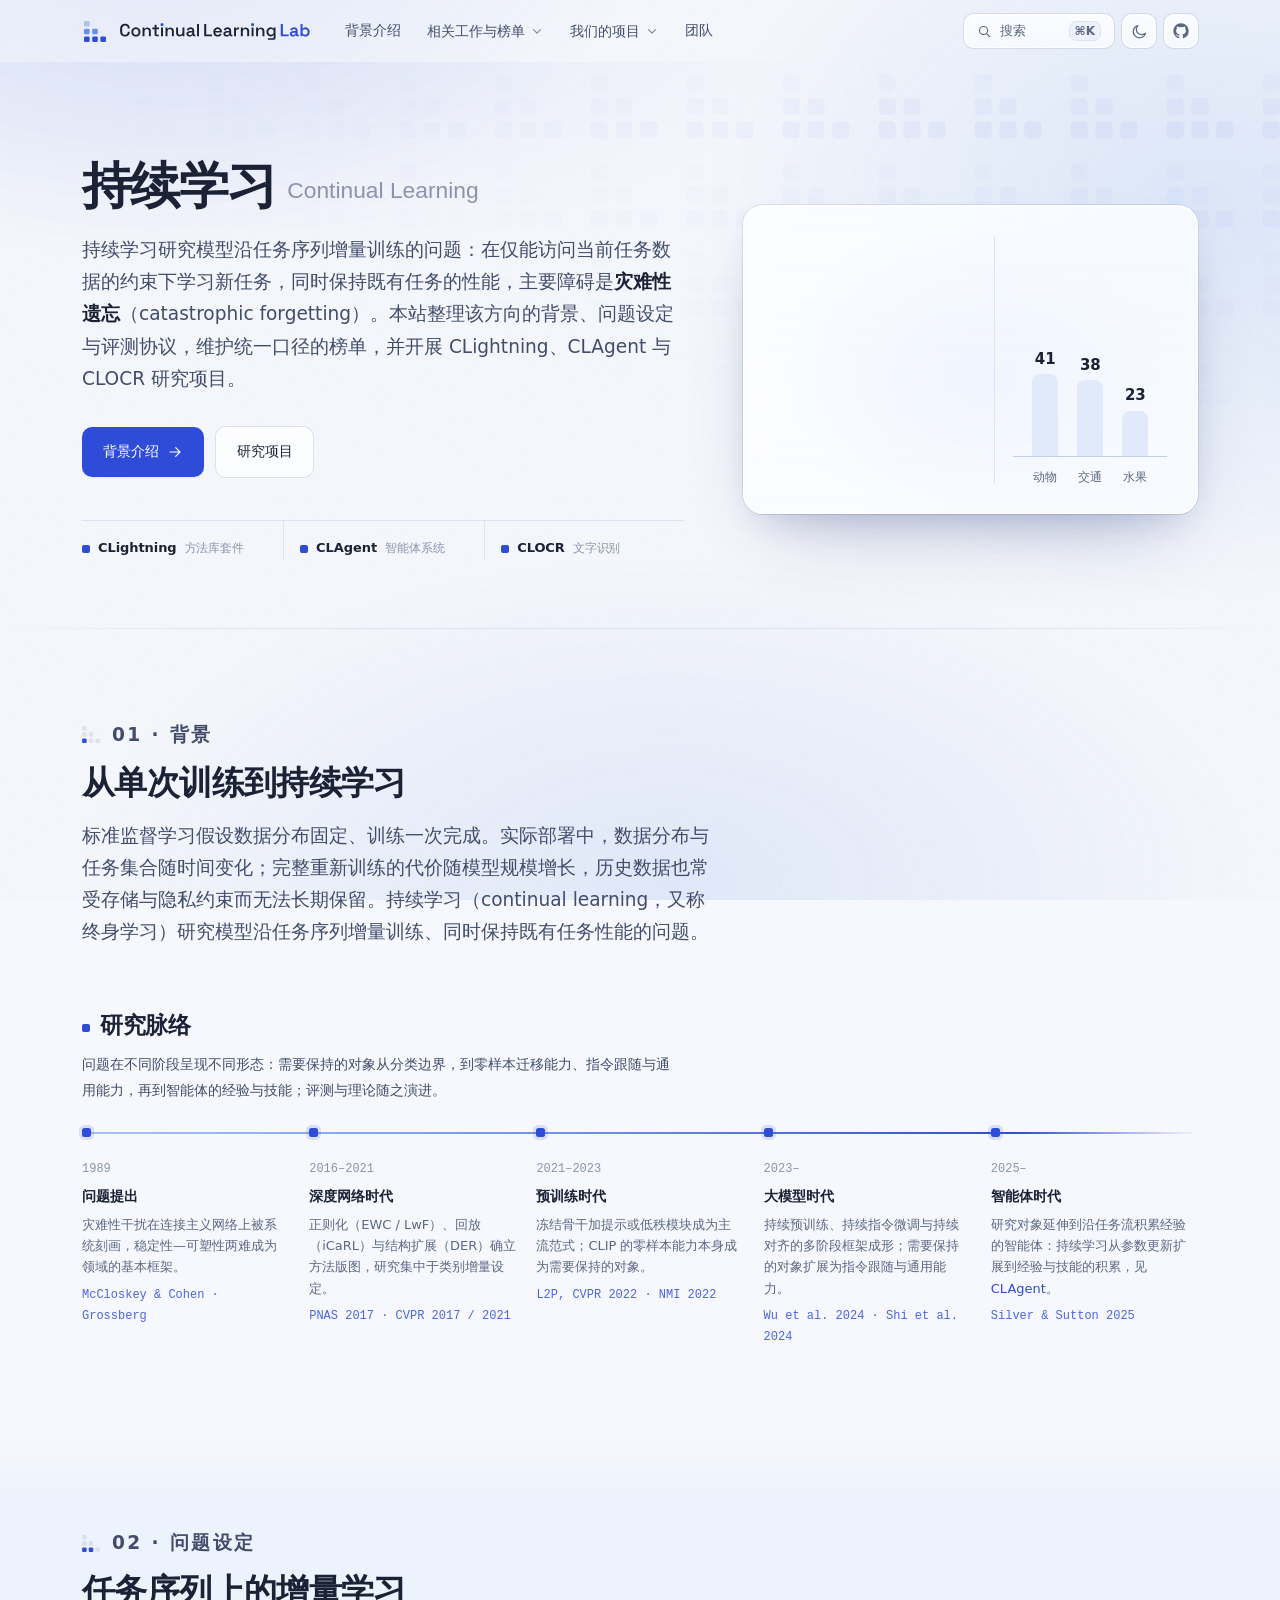
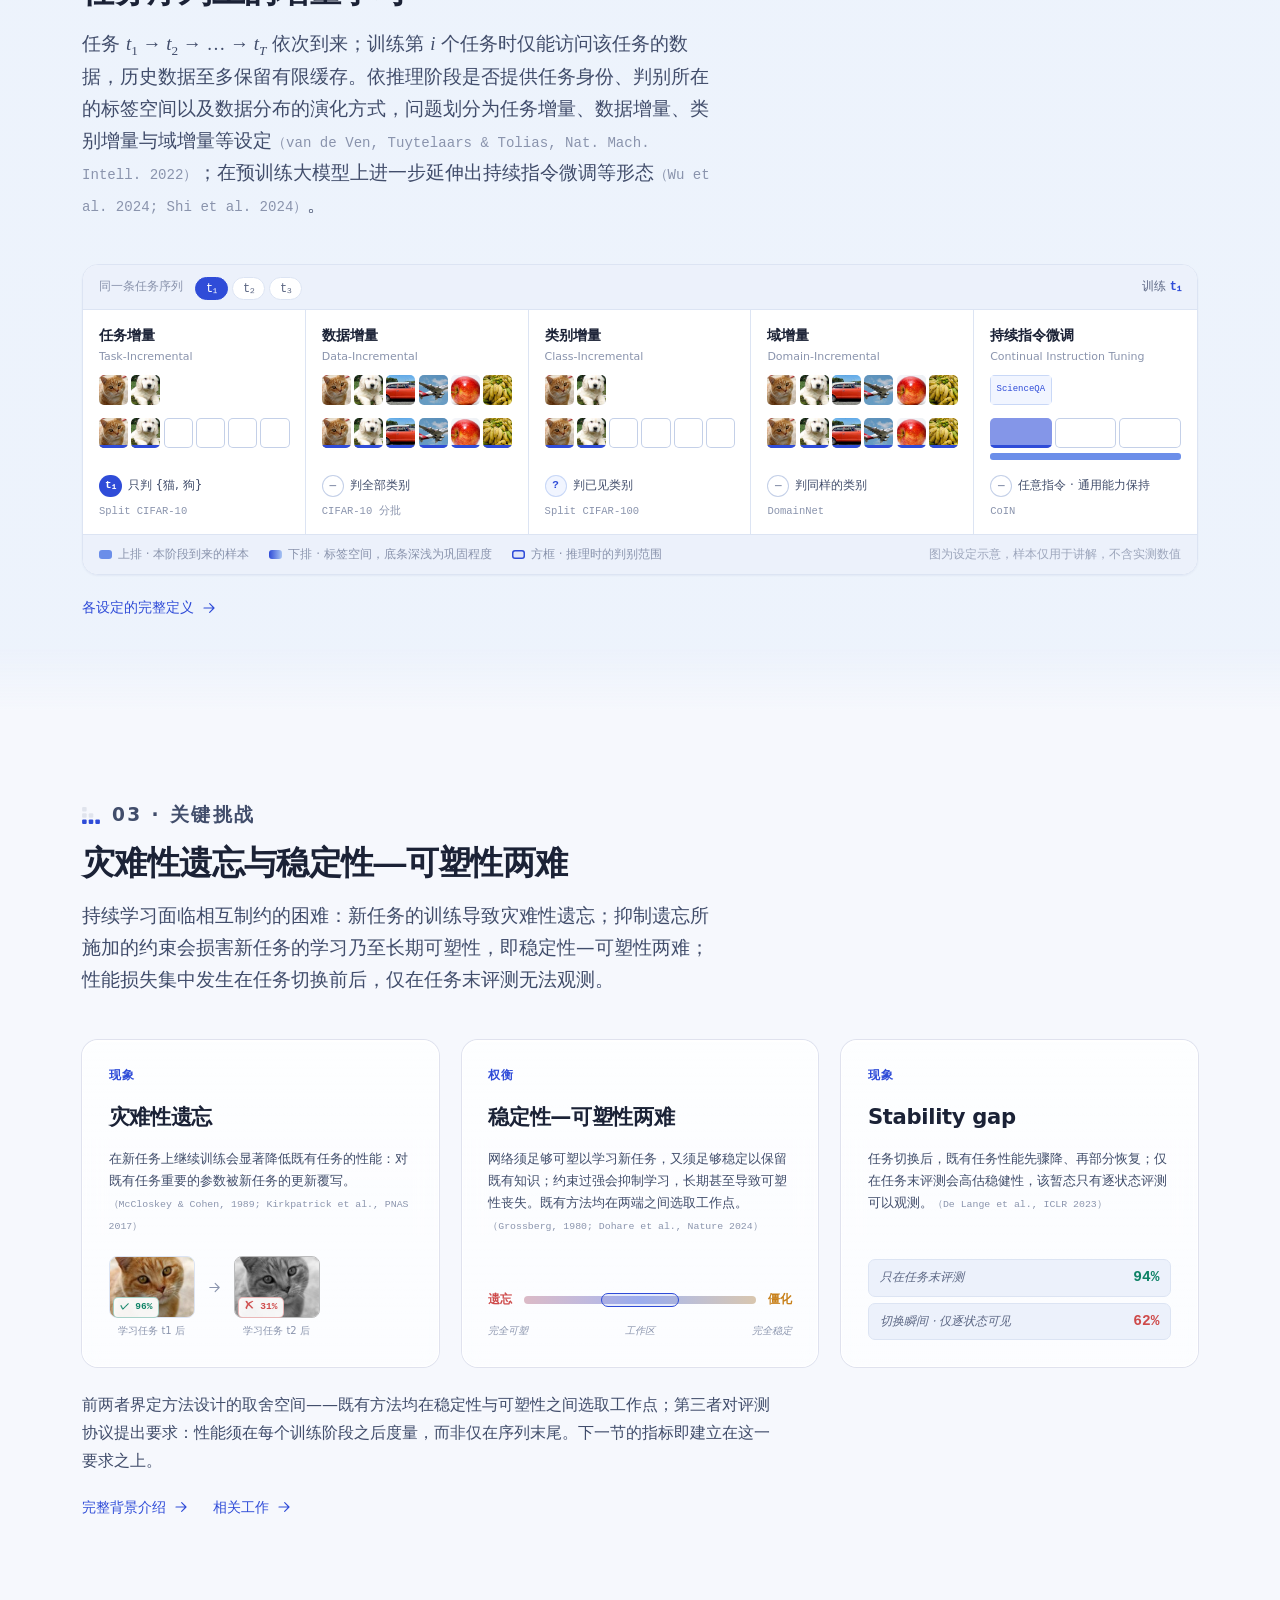
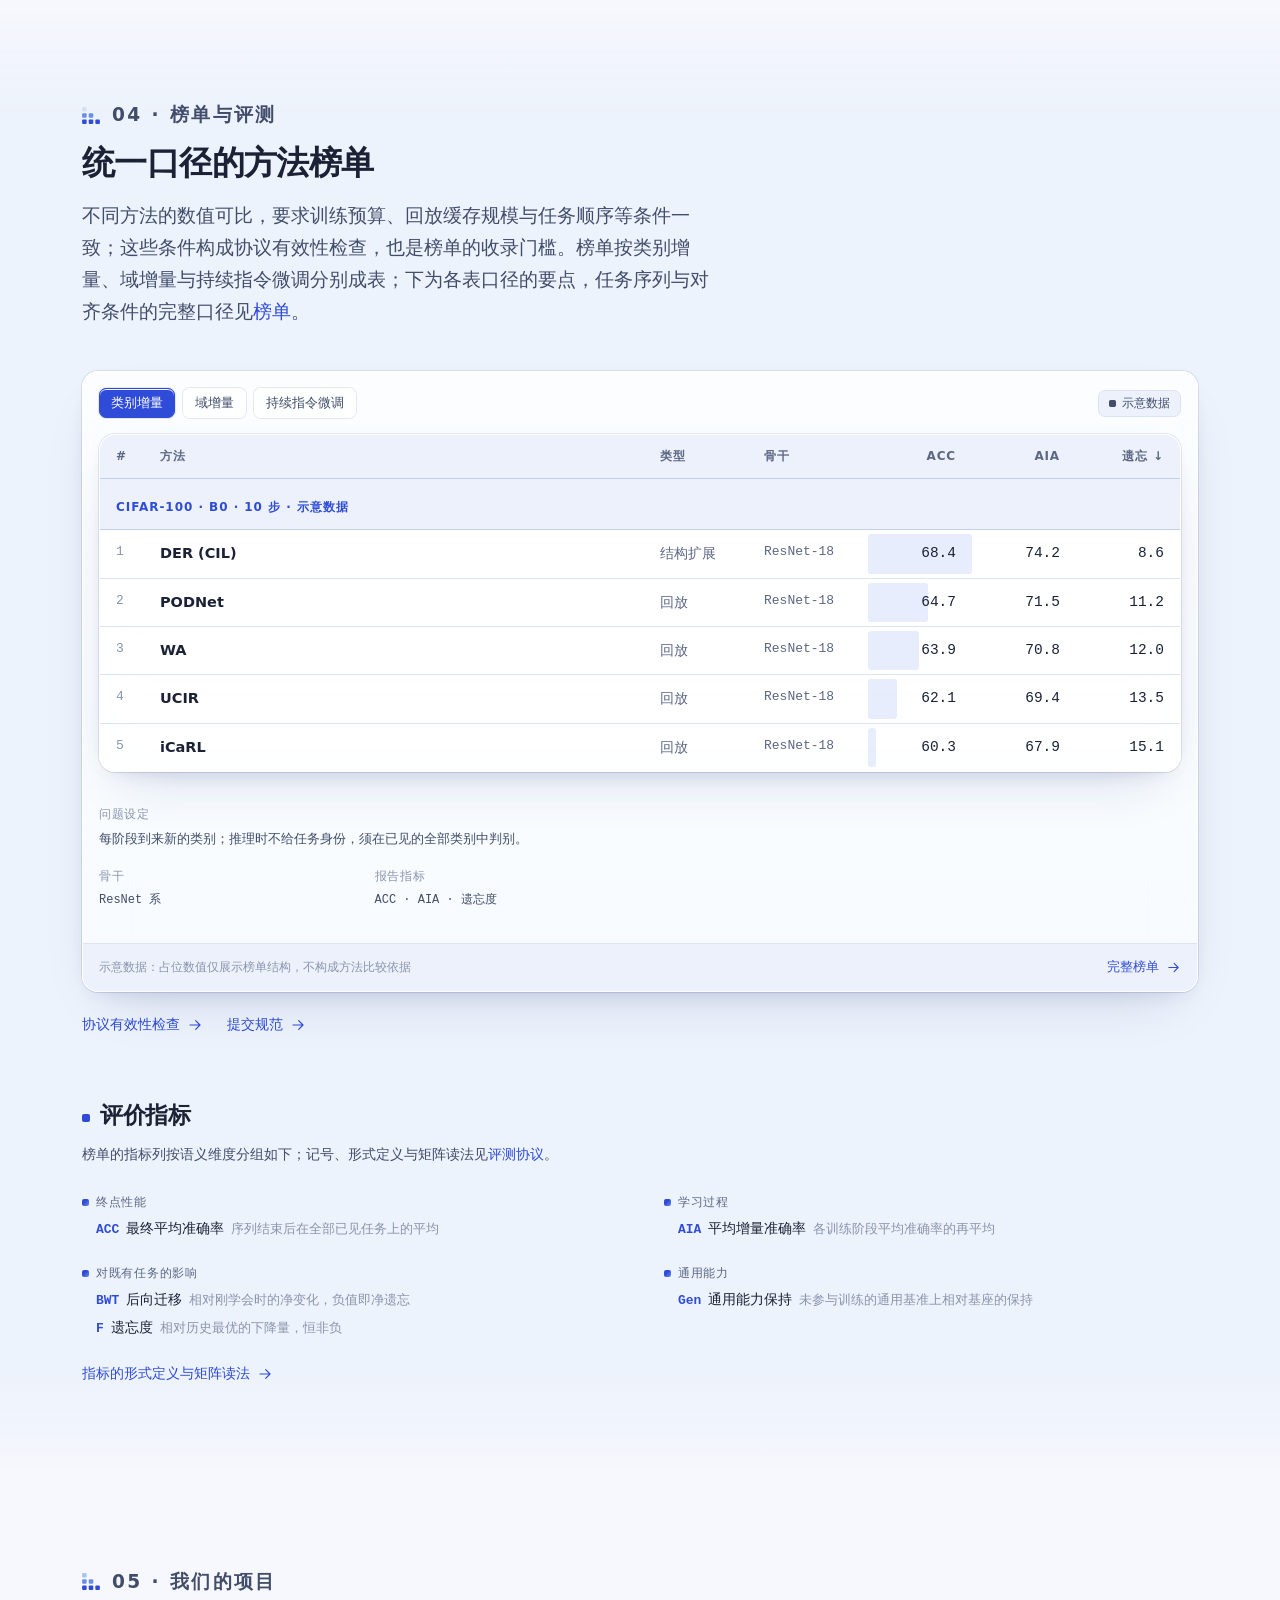
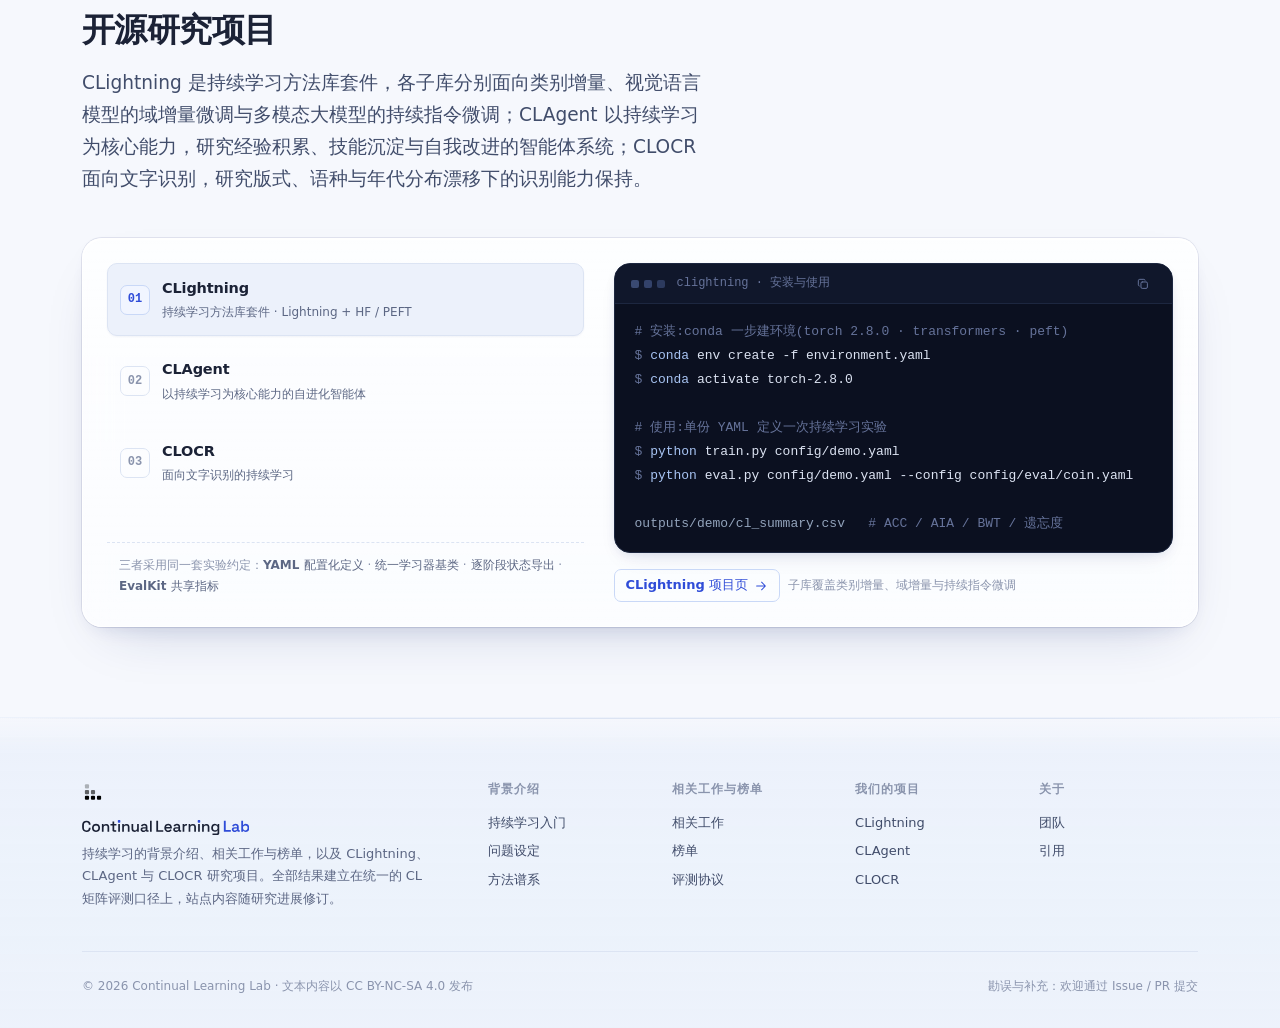
==== commit 68a3c867: "站点改名 CLLab，团队页机构排序以中心为先 字标由「Continual Learning for AI」三段式换成「Continual Learning Lab」 两段式，站名、页头页脚无障碍名与" ====
--- a/index.html
+++ b/index.html
@@ -3,13 +3,13 @@
 <head>
 <meta charset="utf-8">
 <meta name="viewport" content="width=device-width, initial-scale=1, viewport-fit=cover">
-<title>Continual Learning for AI</title>
+<title>Continual Learning Lab</title>
 <meta name="description" content="持续学习的背景、问题设定、关键挑战与评价指标，以及 CLightning、CLAgent 与 CLOCR 研究项目与统一的 CL 矩阵评测口径。">
-<meta property="og:title" content="Continual Learning for AI">
+<meta property="og:title" content="Continual Learning Lab">
 <meta property="og:description" content="持续学习的背景、问题设定、关键挑战与评价指标，以及 CLightning、CLAgent 与 CLOCR 研究项目与统一的 CL 矩阵评测口径。">
 <meta property="og:type" content="website">
 <link rel="icon" href="data:image/svg+xml,<svg xmlns='http://www.w3.org/2000/svg' viewBox='1 0.4 18 17.2'><rect x='1' y='13' width='4.6' height='4.6' rx='1.1' fill='%232F4CD8'/><rect x='7.7' y='13' width='4.6' height='4.6' rx='1.1' fill='%232F4CD8'/><rect x='14.4' y='13' width='4.6' height='4.6' rx='1.1' fill='%232F4CD8'/><rect x='1' y='6.7' width='4.6' height='4.6' rx='1.1' fill='%236B8EE9'/><rect x='7.7' y='6.7' width='4.6' height='4.6' rx='1.1' fill='%236B8EE9'/><rect x='1' y='.4' width='4.6' height='4.6' rx='1.1' fill='%23A8C4F3'/></svg>">
-<link rel="stylesheet" href="./assets/site.css?v=64629d96">
+<link rel="stylesheet" href="./assets/site.css?v=f74bf9b9">
 <script>
   // 在首次绘制前定主题，避免闪白
   (() => {
@@ -63,6 +63,9 @@
   <symbol id="i-ext" viewBox="0 0 24 24" fill="none" stroke="currentColor" stroke-width="1.7" stroke-linecap="round" stroke-linejoin="round">
     <path d="M13.5 4.5h6v6M19 5l-7.2 7.2M9.5 5.5H7A2.5 2.5 0 0 0 4.5 8v9A2.5 2.5 0 0 0 7 19.5h9a2.5 2.5 0 0 0 2.5-2.5v-2.5"/>
   </symbol>
+  <symbol id="i-download" viewBox="0 0 24 24" fill="none" stroke="currentColor" stroke-width="1.7" stroke-linecap="round" stroke-linejoin="round">
+    <path d="M12 3.5v11M7.8 10.3 12 14.5l4.2-4.2M4.5 16.5v2A2 2 0 0 0 6.5 20.5h11a2 2 0 0 0 2-2v-2"/>
+  </symbol>
   <symbol id="i-book" viewBox="0 0 24 24" fill="none" stroke="currentColor" stroke-width="1.7" stroke-linecap="round" stroke-linejoin="round">
     <path d="M4 4.8A1.8 1.8 0 0 1 5.8 3H11v16H5.8A1.8 1.8 0 0 0 4 20.8V4.8ZM20 4.8A1.8 1.8 0 0 0 18.2 3H13v16h5.2a1.8 1.8 0 0 1 1.8 1.8V4.8Z"/>
   </symbol>
@@ -94,7 +97,7 @@
 <header class="site-head" id="site-head">
   <div class="shell head-inner">
 
-    <a class="brand" href="./" aria-label="Continual Learning for AI 首页">
+    <a class="brand" href="./" aria-label="Continual Learning Lab 首页">
       <span class="brand-mark" aria-hidden="true">
         <svg viewBox="1 0.4 18 17.2" width="22" height="21">
           <rect class="m-deep" x="1"    y="13"  width="4.6" height="4.6" rx="1.1"/>
@@ -105,13 +108,12 @@
           <rect class="m-lite" x="1"    y=".4"  width="4.6" height="4.6" rx="1.1"/>
         </svg>
       </span>
-      <svg class="wordmark" viewBox="45 -756 11439 964" aria-hidden="true" focusable="false">
+      <svg class="wordmark" viewBox="45 -756 10761 964" aria-hidden="true" focusable="false">
         <path class="wm-main" d="M332 14Q204 14 129 -58Q53 -131 53 -267V-433Q53 -569 129 -642Q204 -714 332 -714Q460 -714 529 -644Q598 -574 598 -452V-446H484V-456Q484 -524 447 -567Q410 -611 332 -611Q256 -611 212 -564Q169 -517 169 -435V-265Q169 -184 212 -137Q256 -89 332 -89Q410 -89 447 -133Q484 -177 484 -244V-262H598V-248Q598 -126 529 -56Q460 14 332 14Z M946 14Q872 14 814 -16Q756 -47 723 -104Q689 -160 689 -239V-254Q689 -333 723 -390Q756 -447 814 -477Q872 -508 946 -508Q1020 -508 1078 -477Q1136 -447 1169 -390Q1203 -333 1203 -254V-239Q1203 -160 1169 -104Q1136 -47 1078 -16Q1020 14 946 14ZM946 -84Q1011 -84 1052 -125Q1093 -167 1093 -242V-252Q1093 -326 1052 -368Q1012 -410 946 -410Q881 -410 840 -368Q799 -326 799 -252V-242Q799 -167 840 -125Q881 -84 946 -84Z M1323 0V-494H1431V-422H1448Q1461 -452 1496 -477Q1531 -502 1601 -502Q1658 -502 1701 -477Q1745 -451 1769 -405Q1794 -359 1794 -296V0H1684V-287Q1684 -349 1654 -379Q1623 -409 1568 -409Q1506 -409 1470 -368Q1433 -326 1433 -250V0Z M2107 0Q2060 0 2033 -28Q2005 -56 2005 -103V-402H1873V-494H2005V-654H2115V-494H2259V-402H2115V-122Q2115 -92 2143 -92H2244V0Z M2373 0V-494H2483V0Z M2628 0V-494H2736V-422H2753Q2766 -452 2801 -477Q2836 -502 2906 -502Q2963 -502 3006 -477Q3050 -451 3074 -405Q3099 -359 3099 -296V0H2989V-287Q2989 -349 2959 -379Q2928 -409 2873 -409Q2811 -409 2775 -368Q2738 -326 2738 -250V0Z M3420 8Q3363 8 3320 -17Q3276 -42 3251 -89Q3227 -135 3227 -198V-494H3337V-206Q3337 -144 3367 -115Q3398 -85 3453 -85Q3515 -85 3551 -126Q3588 -167 3588 -244V-494H3697V0H3590V-71H3573Q3560 -43 3525 -17Q3490 8 3420 8Z M3995 14Q3943 14 3901 -4Q3859 -23 3835 -58Q3810 -93 3810 -143Q3810 -194 3835 -227Q3859 -261 3902 -278Q3945 -296 3999 -296H4146V-326Q4146 -367 4121 -392Q4096 -417 4043 -417Q3992 -417 3966 -393Q3939 -369 3931 -331L3829 -364Q3841 -404 3867 -436Q3894 -468 3938 -488Q3982 -508 4045 -508Q4142 -508 4197 -459Q4252 -410 4252 -319V-121Q4252 -91 4280 -91H4322V0H4243Q4207 0 4185 -18Q4162 -36 4162 -67V-69H4146Q4139 -55 4124 -35Q4108 -15 4077 -1Q4047 14 3995 14ZM4013 -76Q4072 -76 4109 -110Q4146 -144 4146 -201V-212H4006Q3967 -212 3944 -195Q3920 -178 3920 -146Q3920 -114 3945 -95Q3969 -76 4013 -76Z M4415 0V-700H4525V0Z M4820 0V-700H4935V-105H5267V0Z M5587 14Q5513 14 5456 -18Q5400 -49 5369 -106Q5337 -164 5337 -241V-253Q5337 -330 5368 -387Q5399 -445 5455 -476Q5511 -508 5584 -508Q5655 -508 5709 -476Q5763 -445 5793 -388Q5823 -331 5823 -256V-216H5449Q5451 -155 5491 -119Q5531 -82 5590 -82Q5647 -82 5675 -107Q5703 -132 5717 -164L5808 -118Q5794 -90 5768 -59Q5741 -29 5698 -7Q5654 14 5587 14ZM5450 -299H5711Q5707 -351 5673 -381Q5638 -411 5583 -411Q5527 -411 5492 -381Q5458 -351 5450 -299Z M6092 14Q6040 14 5998 -4Q5956 -23 5932 -58Q5907 -93 5907 -143Q5907 -194 5932 -227Q5956 -261 5999 -278Q6042 -296 6096 -296H6243V-326Q6243 -367 6218 -392Q6193 -417 6140 -417Q6089 -417 6063 -393Q6036 -369 6028 -331L5926 -364Q5938 -404 5964 -436Q5991 -468 6035 -488Q6079 -508 6142 -508Q6239 -508 6294 -459Q6349 -410 6349 -319V-121Q6349 -91 6377 -91H6419V0H6340Q6304 0 6282 -18Q6259 -36 6259 -67V-69H6243Q6236 -55 6221 -35Q6205 -15 6174 -1Q6144 14 6092 14ZM6110 -76Q6169 -76 6206 -110Q6243 -144 6243 -201V-212H6103Q6064 -212 6041 -195Q6017 -178 6017 -146Q6017 -114 6042 -95Q6066 -76 6110 -76Z M6512 0V-494H6620V-436H6637Q6649 -467 6674 -481Q6700 -496 6738 -496H6797V-397H6735Q6685 -397 6654 -370Q6622 -344 6622 -287V0Z M6897 0V-494H7005V-422H7022Q7035 -452 7070 -477Q7105 -502 7175 -502Q7232 -502 7275 -477Q7319 -451 7343 -405Q7368 -359 7368 -296V0H7258V-287Q7258 -349 7228 -379Q7197 -409 7142 -409Q7080 -409 7044 -368Q7007 -326 7007 -250V0Z M7508 0V-494H7618V0Z M7763 0V-494H7871V-422H7888Q7901 -452 7936 -477Q7971 -502 8041 -502Q8098 -502 8141 -477Q8185 -451 8209 -405Q8234 -359 8234 -296V0H8124V-287Q8124 -349 8094 -379Q8063 -409 8008 -409Q7946 -409 7910 -368Q7873 -326 7873 -250V0Z M8350 -245V-260Q8350 -338 8382 -393Q8413 -448 8465 -478Q8516 -508 8578 -508Q8649 -508 8687 -482Q8724 -456 8741 -426H8758V-494H8865V97Q8865 144 8838 172Q8810 200 8763 200H8431V104H8727Q8756 104 8756 74V-75H8739Q8728 -57 8709 -39Q8690 -21 8658 -9Q8626 3 8578 3Q8516 3 8464 -27Q8412 -56 8381 -112Q8350 -167 8350 -245ZM8609 -93Q8673 -93 8715 -134Q8757 -175 8757 -248V-257Q8757 -331 8716 -371Q8674 -411 8609 -411Q8545 -411 8503 -371Q8461 -331 8461 -257V-248Q8461 -175 8503 -134Q8545 -93 8609 -93Z"/>
         <path class="wm-dot" d="M2389 -748h78a42 42 0 0 1 42 42v78a42 42 0 0 1 -42 42h-78a42 42 0 0 1 -42 -42v-78a42 42 0 0 1 42 -42z M7524 -748h78a42 42 0 0 1 42 42v78a42 42 0 0 1 -42 42h-78a42 42 0 0 1 -42 -42v-78a42 42 0 0 1 42 -42z"/>
-        <path class="wm-for" d="M9271 0V-420H9121V-489H9271V-614Q9271 -654 9294 -677Q9316 -700 9358 -700H9481V-632H9380Q9350 -632 9350 -602V-489H9504V-420H9350V0Z M9821 14Q9747 14 9690 -17Q9634 -48 9602 -105Q9571 -161 9571 -238V-251Q9571 -327 9602 -384Q9634 -441 9690 -472Q9747 -503 9821 -503Q9895 -503 9951 -472Q10008 -441 10039 -384Q10071 -327 10071 -251V-238Q10071 -161 10039 -105Q10008 -48 9951 -17Q9895 14 9821 14ZM9821 -57Q9899 -57 9945 -106Q9992 -156 9992 -240V-249Q9992 -333 9945 -383Q9899 -432 9821 -432Q9744 -432 9697 -383Q9650 -333 9650 -249V-240Q9650 -156 9697 -106Q9744 -57 9821 -57Z M10215 0V-489H10292V-429H10306Q10319 -461 10346 -476Q10373 -491 10417 -491H10475V-419H10412Q10359 -419 10326 -389Q10294 -360 10294 -298V0Z"/>
-        <path class="wm-ai" d="M10682 0 10874 -700H11083L11275 0H11151L11109 -160H10848L10806 0ZM10876 -270H11081L10987 -625H10970Z M11356 0V-700H11477V0Z"/>
+        <path class="wm-lab" d="M9161 0V-700H9282V-109H9610V0Z M9859 14Q9807 14 9765 -4Q9723 -23 9698 -58Q9674 -93 9674 -144Q9674 -194 9698 -228Q9723 -262 9766 -280Q9809 -297 9864 -297H10007V-327Q10007 -366 9983 -390Q9959 -415 9908 -415Q9858 -415 9833 -391Q9807 -368 9799 -331L9693 -366Q9705 -405 9732 -437Q9758 -469 9802 -489Q9846 -508 9910 -508Q10007 -508 10063 -459Q10118 -411 10118 -319V-125Q10118 -95 10146 -95H10188V0H10107Q10071 0 10048 -18Q10025 -36 10025 -67V-69H10008Q10002 -55 9987 -35Q9972 -15 9941 -1Q9911 14 9859 14ZM9878 -80Q9935 -80 9971 -112Q10007 -145 10007 -200V-210H9871Q9834 -210 9811 -194Q9788 -178 9788 -147Q9788 -117 9812 -98Q9836 -80 9878 -80Z M10573 14Q10503 14 10466 -10Q10428 -35 10411 -65H10394V0H10281V-700H10396V-432H10413Q10424 -452 10443 -469Q10463 -486 10494 -497Q10526 -508 10573 -508Q10634 -508 10685 -479Q10736 -449 10767 -392Q10798 -335 10798 -255V-239Q10798 -159 10767 -102Q10736 -45 10685 -16Q10633 14 10573 14ZM10539 -86Q10601 -86 10642 -126Q10683 -167 10683 -242V-252Q10683 -328 10643 -368Q10602 -408 10539 -408Q10477 -408 10435 -368Q10394 -328 10394 -252V-242Q10394 -167 10435 -126Q10477 -86 10539 -86Z"/>
       </svg>
-      <span class="sr-only">Continual Learning for AI</span>
+      <span class="sr-only">Continual Learning Lab</span>
     </a>
 
     <nav class="head-nav" aria-label="主导航">
@@ -680,13 +682,12 @@
           </svg>
         </span>
         <p class="foot-name">
-          <svg class="wordmark" viewBox="45 -756 11439 964" aria-hidden="true" focusable="false">
+          <svg class="wordmark" viewBox="45 -756 10761 964" aria-hidden="true" focusable="false">
             <path class="wm-main" d="M332 14Q204 14 129 -58Q53 -131 53 -267V-433Q53 -569 129 -642Q204 -714 332 -714Q460 -714 529 -644Q598 -574 598 -452V-446H484V-456Q484 -524 447 -567Q410 -611 332 -611Q256 -611 212 -564Q169 -517 169 -435V-265Q169 -184 212 -137Q256 -89 332 -89Q410 -89 447 -133Q484 -177 484 -244V-262H598V-248Q598 -126 529 -56Q460 14 332 14Z M946 14Q872 14 814 -16Q756 -47 723 -104Q689 -160 689 -239V-254Q689 -333 723 -390Q756 -447 814 -477Q872 -508 946 -508Q1020 -508 1078 -477Q1136 -447 1169 -390Q1203 -333 1203 -254V-239Q1203 -160 1169 -104Q1136 -47 1078 -16Q1020 14 946 14ZM946 -84Q1011 -84 1052 -125Q1093 -167 1093 -242V-252Q1093 -326 1052 -368Q1012 -410 946 -410Q881 -410 840 -368Q799 -326 799 -252V-242Q799 -167 840 -125Q881 -84 946 -84Z M1323 0V-494H1431V-422H1448Q1461 -452 1496 -477Q1531 -502 1601 -502Q1658 -502 1701 -477Q1745 -451 1769 -405Q1794 -359 1794 -296V0H1684V-287Q1684 -349 1654 -379Q1623 -409 1568 -409Q1506 -409 1470 -368Q1433 -326 1433 -250V0Z M2107 0Q2060 0 2033 -28Q2005 -56 2005 -103V-402H1873V-494H2005V-654H2115V-494H2259V-402H2115V-122Q2115 -92 2143 -92H2244V0Z M2373 0V-494H2483V0Z M2628 0V-494H2736V-422H2753Q2766 -452 2801 -477Q2836 -502 2906 -502Q2963 -502 3006 -477Q3050 -451 3074 -405Q3099 -359 3099 -296V0H2989V-287Q2989 -349 2959 -379Q2928 -409 2873 -409Q2811 -409 2775 -368Q2738 -326 2738 -250V0Z M3420 8Q3363 8 3320 -17Q3276 -42 3251 -89Q3227 -135 3227 -198V-494H3337V-206Q3337 -144 3367 -115Q3398 -85 3453 -85Q3515 -85 3551 -126Q3588 -167 3588 -244V-494H3697V0H3590V-71H3573Q3560 -43 3525 -17Q3490 8 3420 8Z M3995 14Q3943 14 3901 -4Q3859 -23 3835 -58Q3810 -93 3810 -143Q3810 -194 3835 -227Q3859 -261 3902 -278Q3945 -296 3999 -296H4146V-326Q4146 -367 4121 -392Q4096 -417 4043 -417Q3992 -417 3966 -393Q3939 -369 3931 -331L3829 -364Q3841 -404 3867 -436Q3894 -468 3938 -488Q3982 -508 4045 -508Q4142 -508 4197 -459Q4252 -410 4252 -319V-121Q4252 -91 4280 -91H4322V0H4243Q4207 0 4185 -18Q4162 -36 4162 -67V-69H4146Q4139 -55 4124 -35Q4108 -15 4077 -1Q4047 14 3995 14ZM4013 -76Q4072 -76 4109 -110Q4146 -144 4146 -201V-212H4006Q3967 -212 3944 -195Q3920 -178 3920 -146Q3920 -114 3945 -95Q3969 -76 4013 -76Z M4415 0V-700H4525V0Z M4820 0V-700H4935V-105H5267V0Z M5587 14Q5513 14 5456 -18Q5400 -49 5369 -106Q5337 -164 5337 -241V-253Q5337 -330 5368 -387Q5399 -445 5455 -476Q5511 -508 5584 -508Q5655 -508 5709 -476Q5763 -445 5793 -388Q5823 -331 5823 -256V-216H5449Q5451 -155 5491 -119Q5531 -82 5590 -82Q5647 -82 5675 -107Q5703 -132 5717 -164L5808 -118Q5794 -90 5768 -59Q5741 -29 5698 -7Q5654 14 5587 14ZM5450 -299H5711Q5707 -351 5673 -381Q5638 -411 5583 -411Q5527 -411 5492 -381Q5458 -351 5450 -299Z M6092 14Q6040 14 5998 -4Q5956 -23 5932 -58Q5907 -93 5907 -143Q5907 -194 5932 -227Q5956 -261 5999 -278Q6042 -296 6096 -296H6243V-326Q6243 -367 6218 -392Q6193 -417 6140 -417Q6089 -417 6063 -393Q6036 -369 6028 -331L5926 -364Q5938 -404 5964 -436Q5991 -468 6035 -488Q6079 -508 6142 -508Q6239 -508 6294 -459Q6349 -410 6349 -319V-121Q6349 -91 6377 -91H6419V0H6340Q6304 0 6282 -18Q6259 -36 6259 -67V-69H6243Q6236 -55 6221 -35Q6205 -15 6174 -1Q6144 14 6092 14ZM6110 -76Q6169 -76 6206 -110Q6243 -144 6243 -201V-212H6103Q6064 -212 6041 -195Q6017 -178 6017 -146Q6017 -114 6042 -95Q6066 -76 6110 -76Z M6512 0V-494H6620V-436H6637Q6649 -467 6674 -481Q6700 -496 6738 -496H6797V-397H6735Q6685 -397 6654 -370Q6622 -344 6622 -287V0Z M6897 0V-494H7005V-422H7022Q7035 -452 7070 -477Q7105 -502 7175 -502Q7232 -502 7275 -477Q7319 -451 7343 -405Q7368 -359 7368 -296V0H7258V-287Q7258 -349 7228 -379Q7197 -409 7142 -409Q7080 -409 7044 -368Q7007 -326 7007 -250V0Z M7508 0V-494H7618V0Z M7763 0V-494H7871V-422H7888Q7901 -452 7936 -477Q7971 -502 8041 -502Q8098 -502 8141 -477Q8185 -451 8209 -405Q8234 -359 8234 -296V0H8124V-287Q8124 -349 8094 -379Q8063 -409 8008 -409Q7946 -409 7910 -368Q7873 -326 7873 -250V0Z M8350 -245V-260Q8350 -338 8382 -393Q8413 -448 8465 -478Q8516 -508 8578 -508Q8649 -508 8687 -482Q8724 -456 8741 -426H8758V-494H8865V97Q8865 144 8838 172Q8810 200 8763 200H8431V104H8727Q8756 104 8756 74V-75H8739Q8728 -57 8709 -39Q8690 -21 8658 -9Q8626 3 8578 3Q8516 3 8464 -27Q8412 -56 8381 -112Q8350 -167 8350 -245ZM8609 -93Q8673 -93 8715 -134Q8757 -175 8757 -248V-257Q8757 -331 8716 -371Q8674 -411 8609 -411Q8545 -411 8503 -371Q8461 -331 8461 -257V-248Q8461 -175 8503 -134Q8545 -93 8609 -93Z"/>
             <path class="wm-dot" d="M2389 -748h78a42 42 0 0 1 42 42v78a42 42 0 0 1 -42 42h-78a42 42 0 0 1 -42 -42v-78a42 42 0 0 1 42 -42z M7524 -748h78a42 42 0 0 1 42 42v78a42 42 0 0 1 -42 42h-78a42 42 0 0 1 -42 -42v-78a42 42 0 0 1 42 -42z"/>
-            <path class="wm-for" d="M9271 0V-420H9121V-489H9271V-614Q9271 -654 9294 -677Q9316 -700 9358 -700H9481V-632H9380Q9350 -632 9350 -602V-489H9504V-420H9350V0Z M9821 14Q9747 14 9690 -17Q9634 -48 9602 -105Q9571 -161 9571 -238V-251Q9571 -327 9602 -384Q9634 -441 9690 -472Q9747 -503 9821 -503Q9895 -503 9951 -472Q10008 -441 10039 -384Q10071 -327 10071 -251V-238Q10071 -161 10039 -105Q10008 -48 9951 -17Q9895 14 9821 14ZM9821 -57Q9899 -57 9945 -106Q9992 -156 9992 -240V-249Q9992 -333 9945 -383Q9899 -432 9821 -432Q9744 -432 9697 -383Q9650 -333 9650 -249V-240Q9650 -156 9697 -106Q9744 -57 9821 -57Z M10215 0V-489H10292V-429H10306Q10319 -461 10346 -476Q10373 -491 10417 -491H10475V-419H10412Q10359 -419 10326 -389Q10294 -360 10294 -298V0Z"/>
-            <path class="wm-ai" d="M10682 0 10874 -700H11083L11275 0H11151L11109 -160H10848L10806 0ZM10876 -270H11081L10987 -625H10970Z M11356 0V-700H11477V0Z"/>
+            <path class="wm-lab" d="M9161 0V-700H9282V-109H9610V0Z M9859 14Q9807 14 9765 -4Q9723 -23 9698 -58Q9674 -93 9674 -144Q9674 -194 9698 -228Q9723 -262 9766 -280Q9809 -297 9864 -297H10007V-327Q10007 -366 9983 -390Q9959 -415 9908 -415Q9858 -415 9833 -391Q9807 -368 9799 -331L9693 -366Q9705 -405 9732 -437Q9758 -469 9802 -489Q9846 -508 9910 -508Q10007 -508 10063 -459Q10118 -411 10118 -319V-125Q10118 -95 10146 -95H10188V0H10107Q10071 0 10048 -18Q10025 -36 10025 -67V-69H10008Q10002 -55 9987 -35Q9972 -15 9941 -1Q9911 14 9859 14ZM9878 -80Q9935 -80 9971 -112Q10007 -145 10007 -200V-210H9871Q9834 -210 9811 -194Q9788 -178 9788 -147Q9788 -117 9812 -98Q9836 -80 9878 -80Z M10573 14Q10503 14 10466 -10Q10428 -35 10411 -65H10394V0H10281V-700H10396V-432H10413Q10424 -452 10443 -469Q10463 -486 10494 -497Q10526 -508 10573 -508Q10634 -508 10685 -479Q10736 -449 10767 -392Q10798 -335 10798 -255V-239Q10798 -159 10767 -102Q10736 -45 10685 -16Q10633 14 10573 14ZM10539 -86Q10601 -86 10642 -126Q10683 -167 10683 -242V-252Q10683 -328 10643 -368Q10602 -408 10539 -408Q10477 -408 10435 -368Q10394 -328 10394 -252V-242Q10394 -167 10435 -126Q10477 -86 10539 -86Z"/>
           </svg>
-          <span class="sr-only">Continual Learning for AI</span>
+          <span class="sr-only">Continual Learning Lab</span>
         </p>
         <p class="foot-desc">
           持续学习的背景介绍、相关工作与榜单，以及 CLightning、CLAgent 与 CLOCR 研究项目。全部结果建立在统一的 CL 矩阵评测口径上，站点内容随研究进展修订。
@@ -721,7 +722,7 @@
     </div>
 
     <div class="foot-bottom">
-      <span>© 2026 Continual Learning for AI · 文本内容以 CC BY-NC-SA 4.0 发布</span>
+      <span>© 2026 Continual Learning Lab · 文本内容以 CC BY-NC-SA 4.0 发布</span>
       <span>勘误与补充：欢迎通过 Issue / PR 提交</span>
     </div>
   </div>
@@ -745,7 +746,7 @@
 </div>
 
 <script src="./assets/site.js?v=a037c3d1" defer></script>
-    <script src="./assets/home.js?v=02afaa1f" defer></script>
+    <script src="./assets/home.js?v=6fa77155" defer></script>
     <script src="./assets/settings.js?v=5887a471" defer></script>
 </body>
 </html>
--- a/assets/site.css
+++ b/assets/site.css
@@ -1,5 +1,5 @@
 /* ============================================================================
-   Continual Learning for AI — 设计系统
+   Continual Learning Lab — 设计系统
    ----------------------------------------------------------------------------
    1  令牌      色板 / 字阶 / 间距 / 圆角 / 阴影 / 动效
    2  基础      重置 · 排版 · 链接 · 焦点
@@ -837,10 +837,9 @@
 /* 定制字标：Space Grotesk 矢量轮廓，i 点为呼应方块 Logo 的圆角方块 */
 .wordmark { display: block; height: 17px; width: auto; }
 .wm-main { fill: var(--ink); }
-.wm-for  { fill: var(--ink-3); }
-.wm-ai,
+.wm-lab,
 .wm-dot  { fill: var(--brand); transition: fill var(--t-fast) var(--ease-io); }
-.brand:hover .wm-ai,
+.brand:hover .wm-lab,
 .brand:hover .wm-dot { fill: var(--brand-hover); }
 
 .head-nav {
